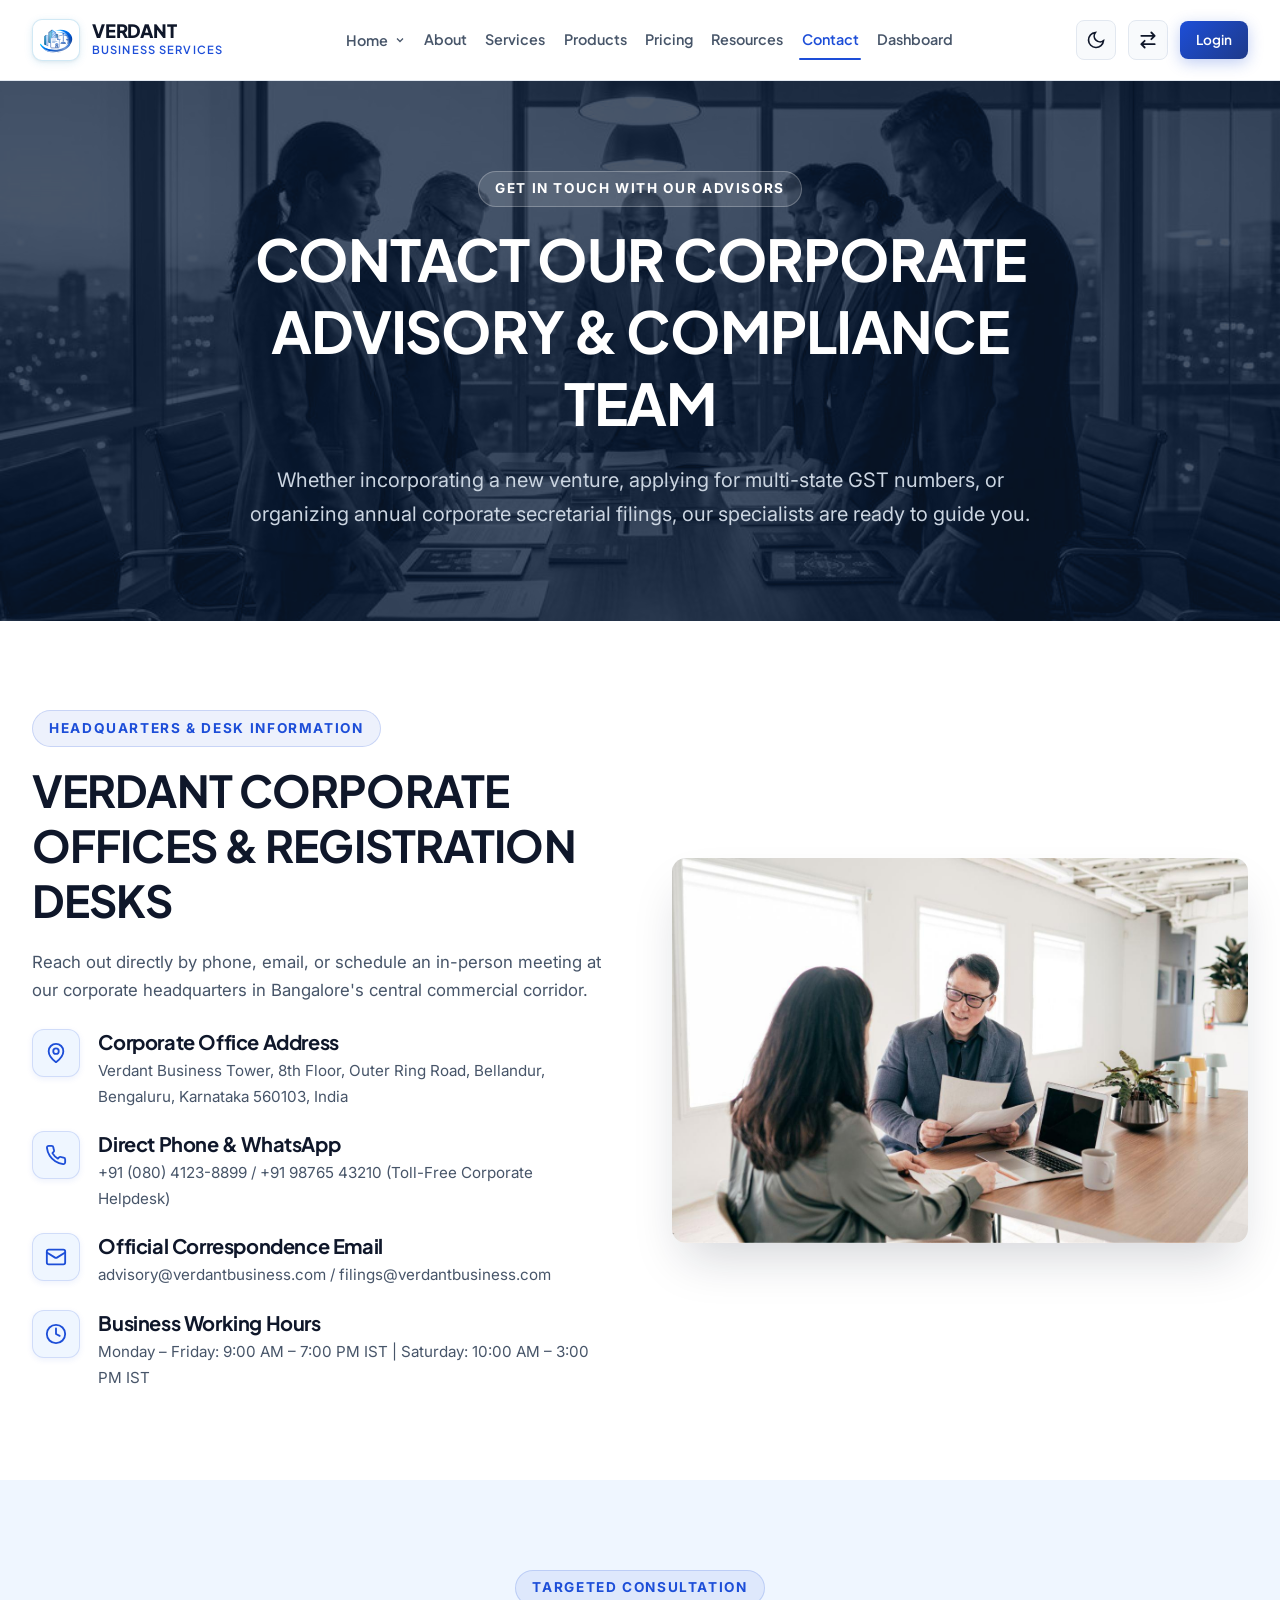
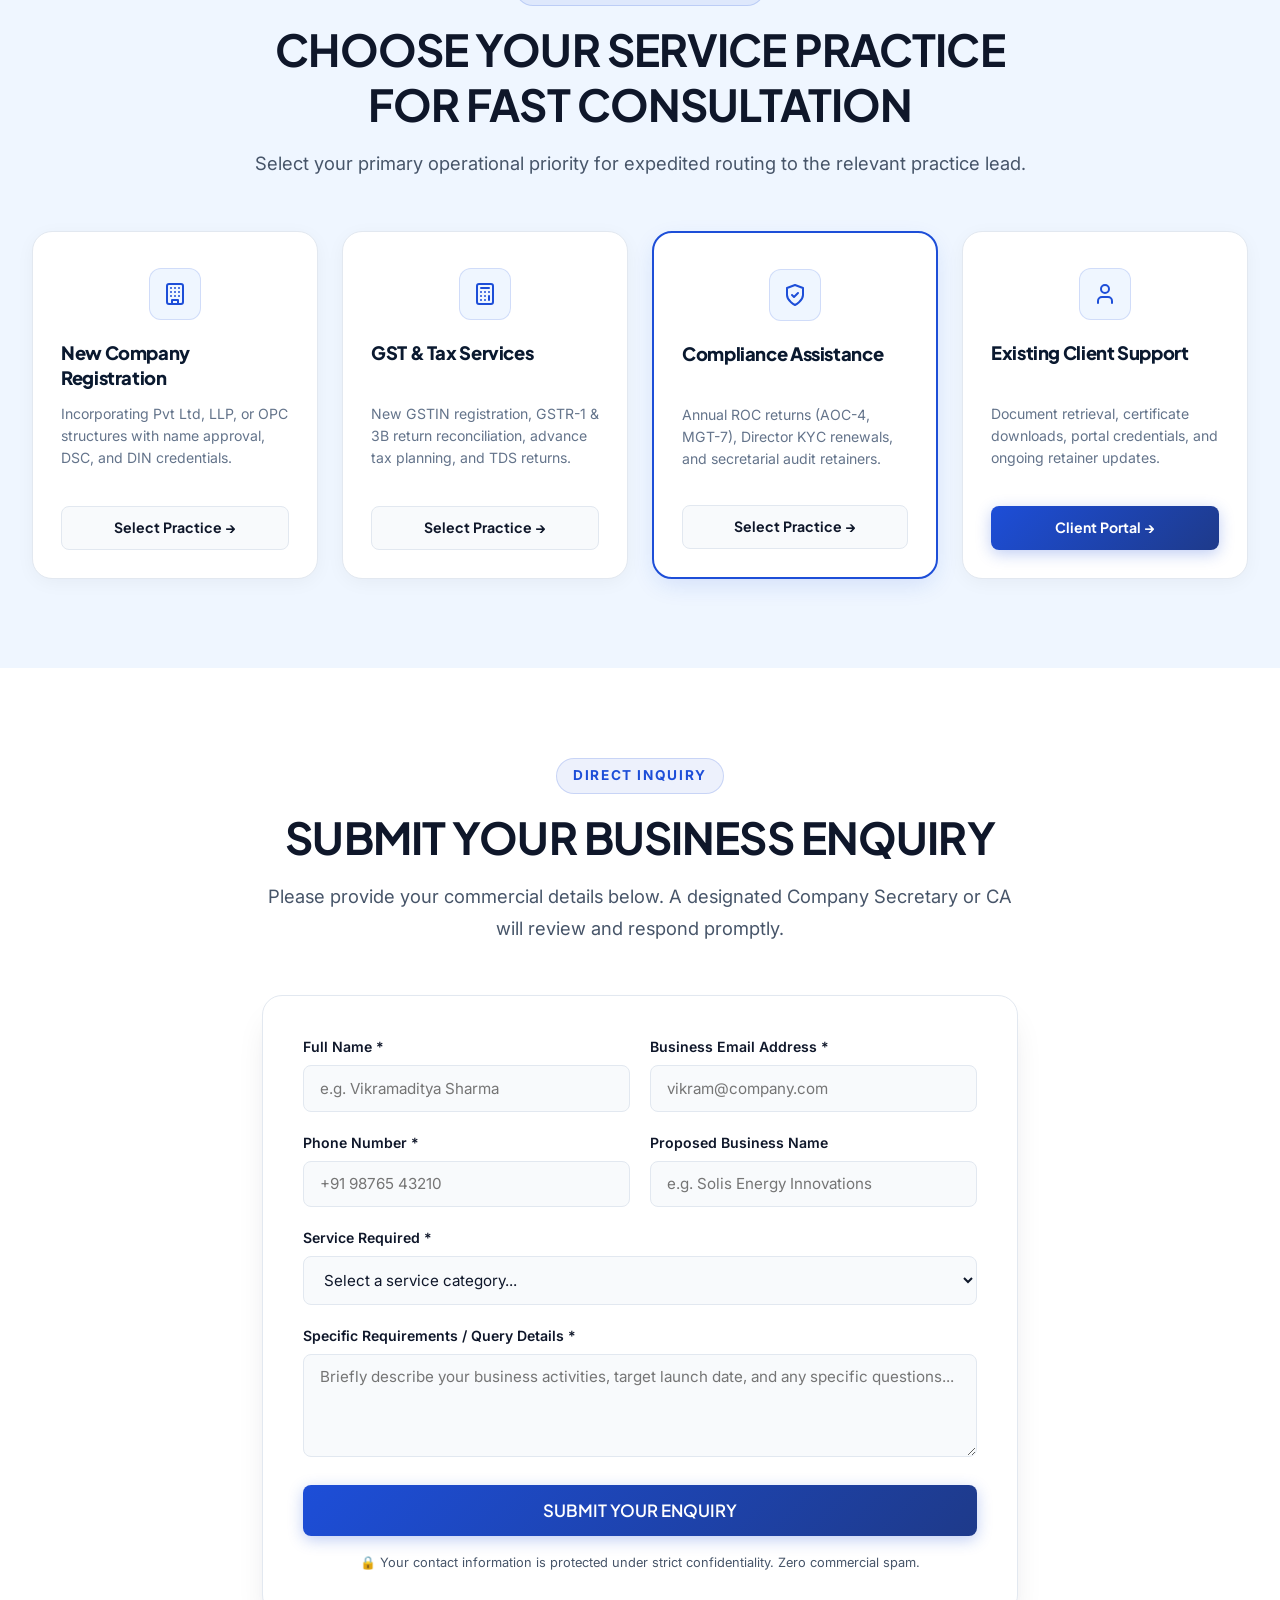
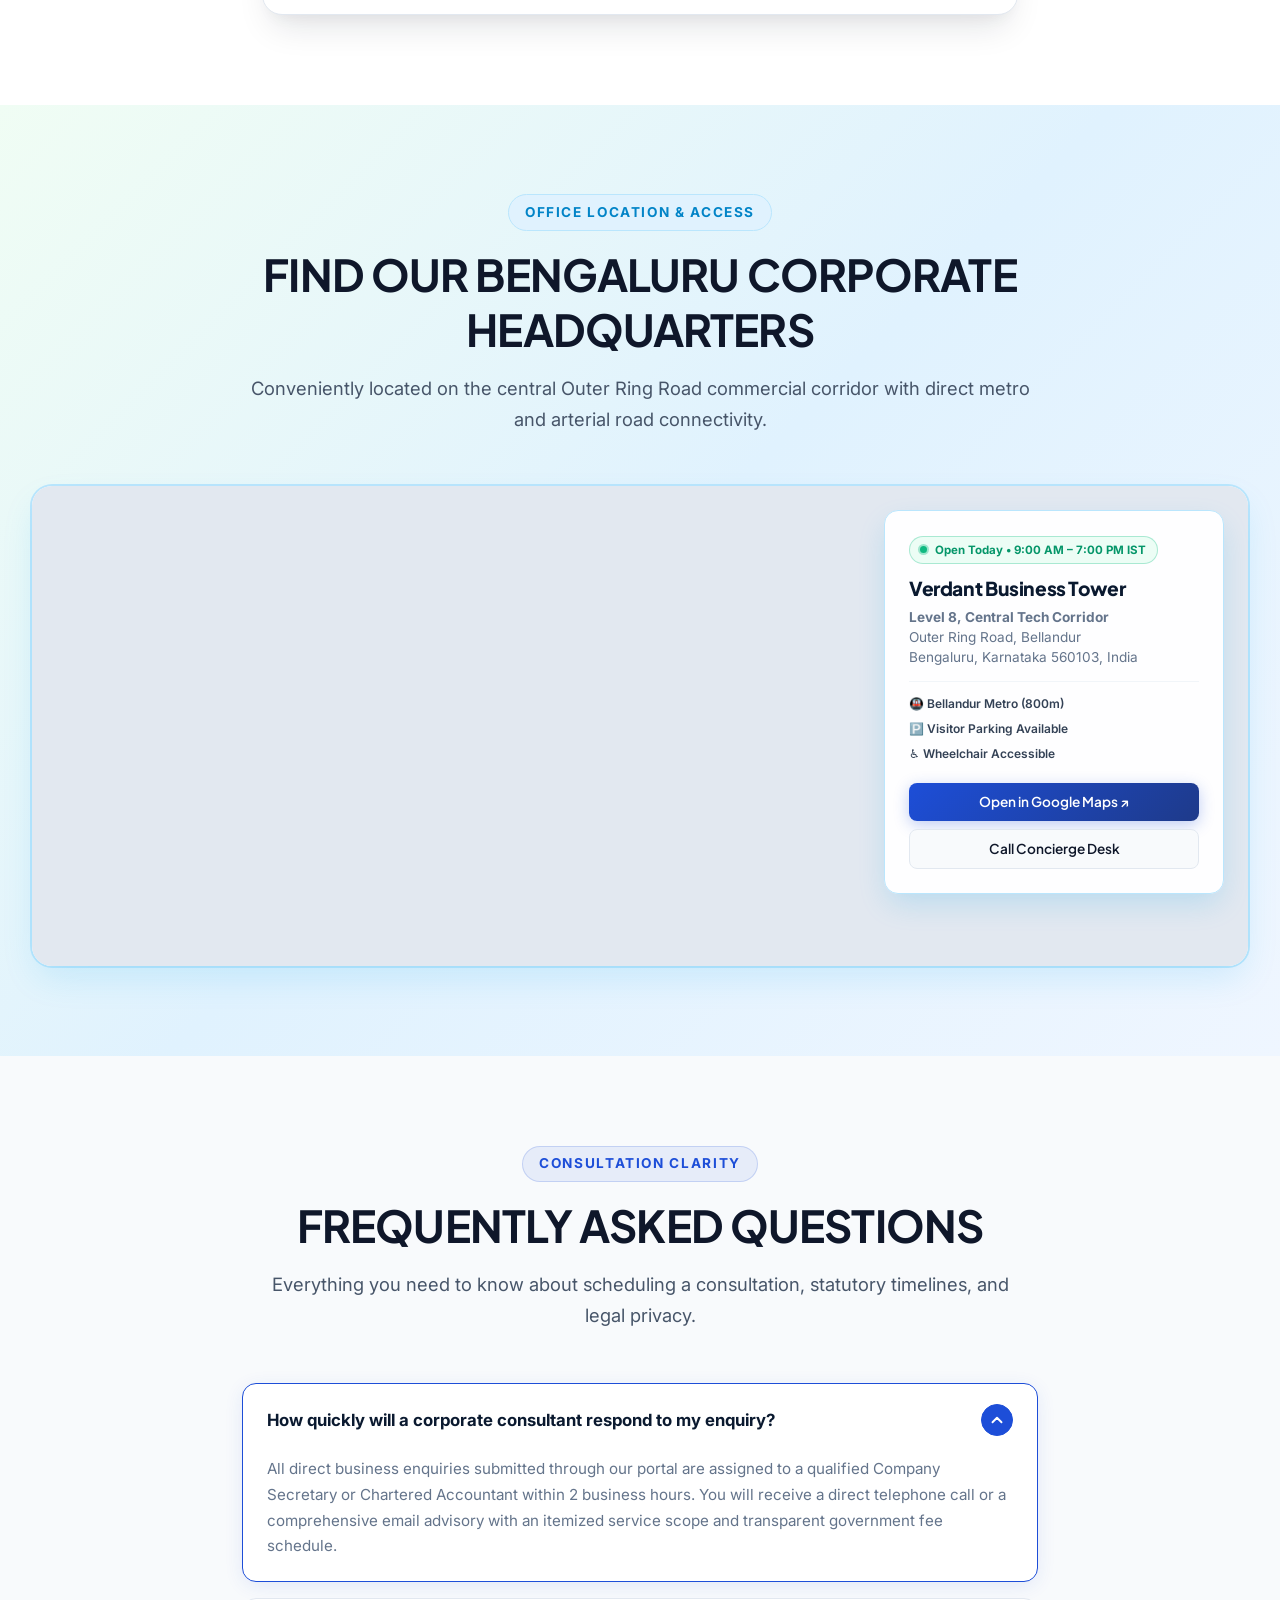
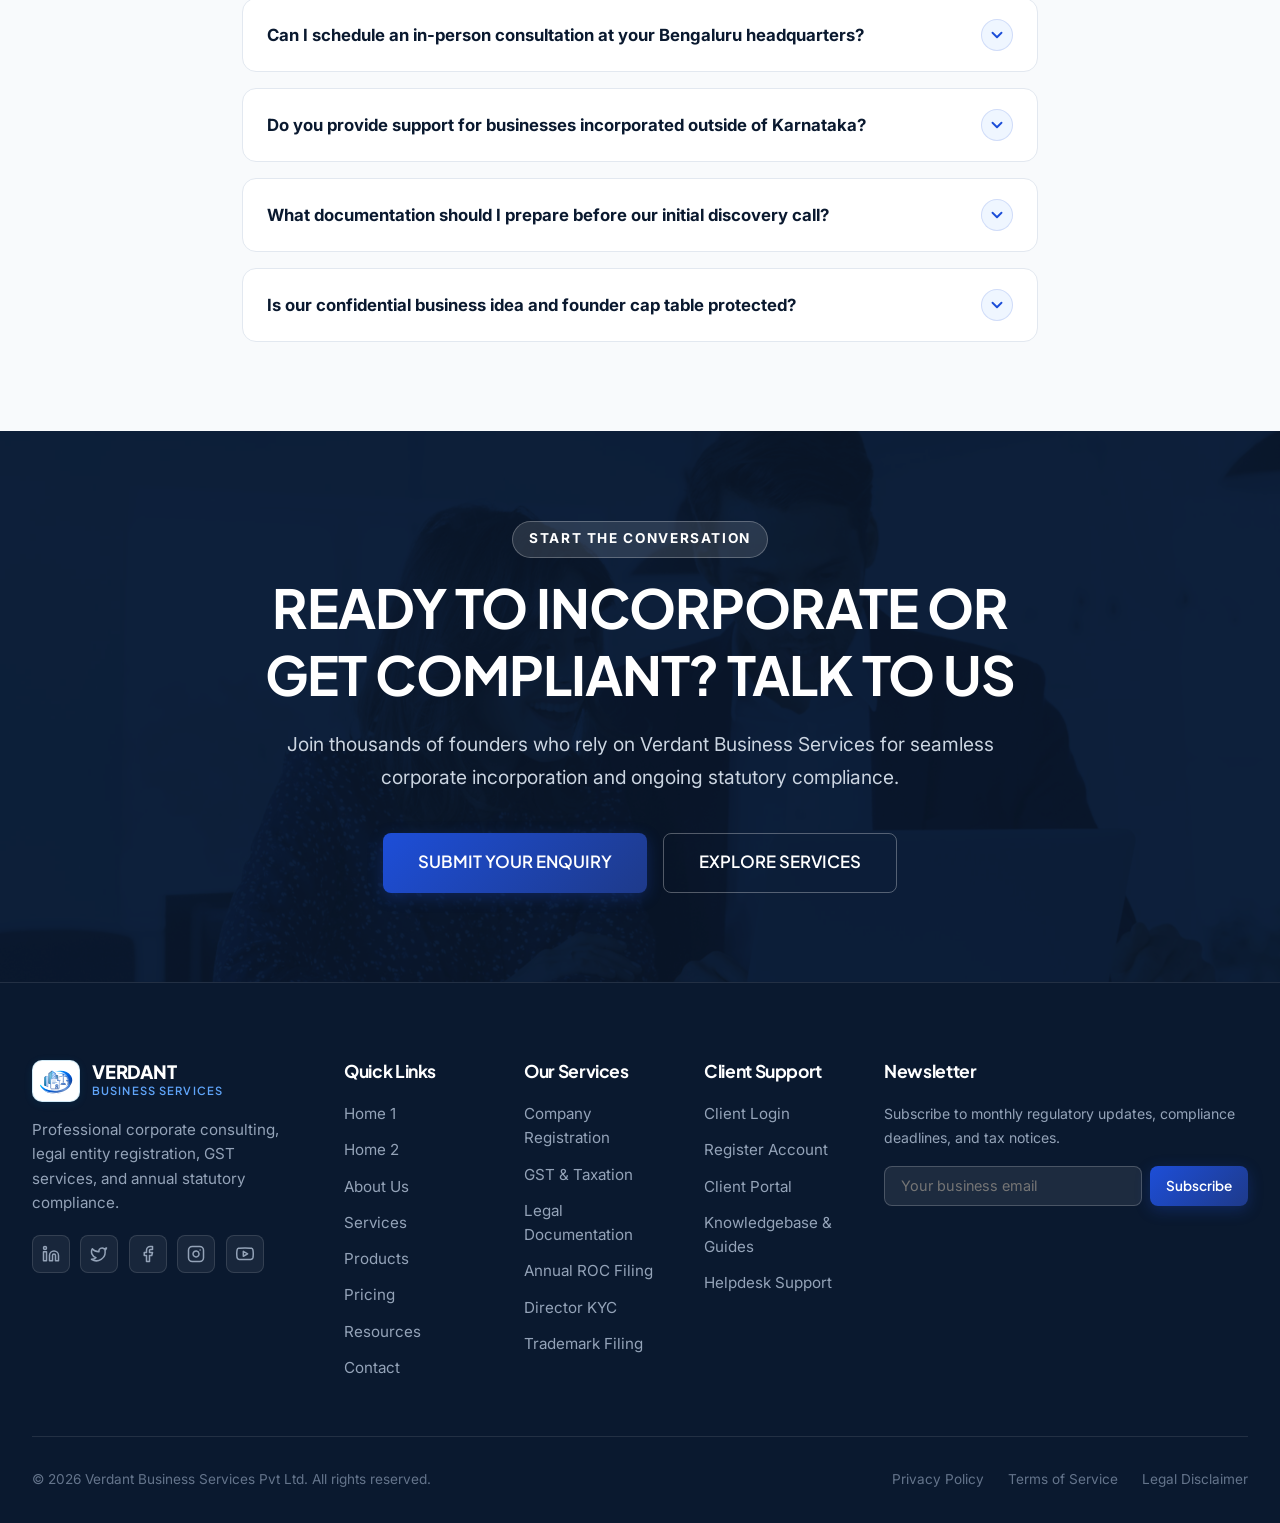
==== contact.html @ 40911422 "Initial commit: Company Registration & Compliance Service website" ====
<!DOCTYPE html>
<html lang="en">
<head>
  <meta charset="UTF-8">
  <meta name="viewport" content="width=device-width, initial-scale=1.0">
  <title>Contact Our Corporate Advisory Team | Verdant Business Services</title>
  <meta name="description" content="Get in touch with Verdant Business Services for corporate registration, GST advisory, legal document drafting, and statutory secretarial retainers.">
  <link rel="preconnect" href="https://fonts.googleapis.com">
  <link rel="preconnect" href="https://fonts.gstatic.com" crossorigin>
  <link href="https://fonts.googleapis.com/css2?family=Inter:wght@400;500;600;700&family=Plus+Jakarta+Sans:wght@500;600;700;800&display=swap" rel="stylesheet">
  <link rel="stylesheet" href="assets/css/style.css">
  <link rel="stylesheet" href="assets/css/responsive.css">
  <script src="assets/js/theme.js"></script>
  <link rel="icon" type="image/svg+xml" href="assets/images/logo.svg">
  <link rel="alternate icon" type="image/png" href="assets/images/website-logo.png">
</head>
<body>

  <!-- Sticky Global Header -->
  <header class="site-header" id="siteHeader">
    <div class="container nav-container">
      <a href="index.html" class="brand-logo" aria-label="Verdant Business Services Homepage">
        <div class="brand-icon-box">
          <img src="assets/images/logo.svg" alt="Verdant Logo" class="brand-logo-img">
        </div>
        <div class="brand-title-wrap">
          <span class="brand-title">VERDANT</span>
          <span class="brand-subtitle">Business Services</span>
        </div>
      </a>

      <!-- Desktop Navigation Menu -->
      <nav class="nav-menu" aria-label="Primary Navigation">
        <div class="nav-dropdown">
          <button class="nav-link nav-dropdown-btn" aria-expanded="false" aria-haspopup="true">
            <span>Home</span>
            <svg class="dropdown-arrow" width="12" height="12" viewBox="0 0 24 24" fill="none" stroke="currentColor" stroke-width="2.5"><path d="M6 9l6 6 6-6"/></svg>
          </button>
          <div class="dropdown-menu">
            <a href="index.html" class="dropdown-item">Home 1</a>
            <a href="home-2.html" class="dropdown-item">Home 2</a>
          </div>
        </div>
        <a href="about.html" class="nav-link">About</a>
        <a href="services.html" class="nav-link">Services</a>
        <a href="products.html" class="nav-link">Products</a>
        <a href="pricing.html" class="nav-link">Pricing</a>
        <a href="resources.html" class="nav-link">Resources</a>
        <a href="contact.html" class="nav-link active">Contact</a>
        <a href="dashboard.html" class="nav-link">Dashboard</a>
      </nav>

      <!-- Right Controls -->
      <div class="header-actions">
        <button class="toggle-btn theme-toggle-btn" aria-label="Toggle light and dark theme"></button>
        <button class="toggle-btn rtl-toggle-btn" aria-label="Toggle RTL mode" title="Right to Left / Left to Right">
          <svg width="20" height="20" viewBox="0 0 24 24" fill="none" stroke="currentColor" stroke-width="2.2" stroke-linecap="round" stroke-linejoin="round" aria-hidden="true">
            <path d="M4 7h16M16 3l4 4-4 4"/>
            <path d="M20 17H4M8 21l-4-4 4-4"/>
          </svg>
        </button>
        <a href="login.html" class="btn btn-primary btn-sm">Login</a>
        <button class="hamburger-btn" aria-label="Open mobile navigation menu">
          <span class="hamburger-line"></span>
          <span class="hamburger-line"></span>
          <span class="hamburger-line"></span>
        </button>
      </div>
    </div>
  </header>

  <!-- Mobile Drawer -->
  <div class="mobile-drawer" id="mobileDrawer">
    <div class="mobile-dropdown">
      <button class="mobile-nav-link mobile-dropdown-btn" aria-expanded="true">
        <span>Home</span>
        <svg class="dropdown-arrow" width="14" height="14" viewBox="0 0 24 24" fill="none" stroke="currentColor" stroke-width="2.5"><path d="M6 9l6 6 6-6"/></svg>
      </button>
      <div class="mobile-submenu">
        <a href="index.html" class="mobile-sublink">Home 1</a>
        <a href="home-2.html" class="mobile-sublink">Home 2</a>
      </div>
    </div>
    <a href="about.html" class="mobile-nav-link">About</a>
    <a href="services.html" class="mobile-nav-link">Services</a>
    <a href="products.html" class="mobile-nav-link">Products</a>
    <a href="pricing.html" class="mobile-nav-link">Pricing</a>
    <a href="resources.html" class="mobile-nav-link">Resources</a>
    <a href="contact.html" class="mobile-nav-link active">Contact</a>
    <a href="dashboard.html" class="mobile-nav-link">Dashboard</a>
    <div class="mobile-drawer-toggles">
      <button class="toggle-btn theme-toggle-btn" aria-label="Toggle light and dark theme" title="Toggle Light / Dark Theme"></button>
      <button class="toggle-btn rtl-toggle-btn" aria-label="Toggle RTL mode" title="Right to Left / Left to Right">
        <svg width="20" height="20" viewBox="0 0 24 24" fill="none" stroke="currentColor" stroke-width="2.2" stroke-linecap="round" stroke-linejoin="round" aria-hidden="true">
          <path d="M4 7h16M16 3l4 4-4 4"/>
          <path d="M20 17H4M8 21l-4-4 4-4"/>
        </svg>
      </button>
    </div>
    <div class="mobile-actions">
      <a href="login.html" class="btn btn-primary btn-block">Login</a>
    </div>
  </div>

  <main>
    <!-- 01. HERO (image-99.png) -->
    <section class="section section-navy" style="position: relative; overflow: hidden; padding-block: clamp(4.5rem, 7vw, 7rem);">
      <div style="position: absolute; inset: 0; opacity: 0.28; mix-blend-mode: luminosity;">
        <img src="images/image-99.png" alt="Senior corporate executives and legal advisors in boardroom at dusk overlooking illuminated skyline" style="width: 100%; height: 100%; object-fit: cover;">
      </div>
      <div class="container" style="position: relative; z-index: 2; text-align: center; max-width: 860px;">
        <div class="eyebrow" style="background: rgba(255,255,255,0.12); color: #FFFFFF; border-color: rgba(255,255,255,0.25);">
          GET IN TOUCH WITH OUR ADVISORS
        </div>
        <h1 style="font-size: clamp(2.4rem, 4.5vw, 4rem); margin-bottom: 1.5rem; color: #FFFFFF;">
          CONTACT OUR CORPORATE ADVISORY &amp; COMPLIANCE TEAM
        </h1>
        <p style="font-size: 1.25rem; color: #CBD5E1; line-height: 1.7;">
          Whether incorporating a new venture, applying for multi-state GST numbers, or organizing annual corporate secretarial filings, our specialists are ready to guide you.
        </p>
      </div>
    </section>

    <!-- 02. CONTACT INFORMATION & HEADQUARTERS (image-76.png) -->
    <section class="section">
      <div class="container">
        <div class="grid-2" style="gap: clamp(2rem, 5vw, 4.5rem); align-items: center;">
          <div>
            <div class="eyebrow">HEADQUARTERS & DESK INFORMATION</div>
            <h2 style="margin-bottom: 1.25rem;">VERDANT CORPORATE OFFICES &amp; REGISTRATION DESKS</h2>
            <p style="margin-bottom: 1.5rem;">
              Reach out directly by phone, email, or schedule an in-person meeting at our corporate headquarters in Bangalore's central commercial corridor.
            </p>

            <div style="display: flex; flex-direction: column; gap: 1.35rem;">
              <div class="contact-desk-item">
                <div class="contact-desk-icon" aria-hidden="true">
                  <svg width="22" height="22" viewBox="0 0 24 24" fill="none" stroke="currentColor" stroke-width="2" stroke-linecap="round" stroke-linejoin="round">
                    <path d="M20 10c0 6-8 12-8 12s-8-6-8-12a8 8 0 0 1 16 0Z"/>
                    <circle cx="12" cy="10" r="3"/>
                  </svg>
                </div>
                <div>
                  <h4 style="margin-bottom: 0.25rem;">Corporate Office Address</h4>
                  <p style="font-size: 0.95rem; margin-bottom: 0;">Verdant Business Tower, 8th Floor, Outer Ring Road, Bellandur, Bengaluru, Karnataka 560103, India</p>
                </div>
              </div>

              <div class="contact-desk-item">
                <div class="contact-desk-icon" aria-hidden="true">
                  <svg width="22" height="22" viewBox="0 0 24 24" fill="none" stroke="currentColor" stroke-width="2" stroke-linecap="round" stroke-linejoin="round">
                    <path d="M22 16.92v3a2 2 0 0 1-2.18 2 19.79 19.79 0 0 1-8.63-3.07 19.5 19.5 0 0 1-6-6 19.79 19.79 0 0 1-3.07-8.67A2 2 0 0 1 4.11 2h3a2 2 0 0 1 2 1.72 12.84 12.84 0 0 0 .7 2.81 2 2 0 0 1-.45 2.11L8.09 9.91a16 16 0 0 0 6 6l1.27-1.27a2 2 0 0 1 2.11-.45 12.84 12.84 0 0 0 2.81.7A2 2 0 0 1 22 16.92z"/>
                  </svg>
                </div>
                <div>
                  <h4 style="margin-bottom: 0.25rem;">Direct Phone & WhatsApp</h4>
                  <p style="font-size: 0.95rem; margin-bottom: 0;">+91 (080) 4123-8899 / +91 98765 43210 (Toll-Free Corporate Helpdesk)</p>
                </div>
              </div>

              <div class="contact-desk-item">
                <div class="contact-desk-icon" aria-hidden="true">
                  <svg width="22" height="22" viewBox="0 0 24 24" fill="none" stroke="currentColor" stroke-width="2" stroke-linecap="round" stroke-linejoin="round">
                    <rect width="20" height="16" x="2" y="4" rx="2"/>
                    <path d="m22 7-8.97 5.7a1.94 1.94 0 0 1-2.06 0L2 7"/>
                  </svg>
                </div>
                <div>
                  <h4 style="margin-bottom: 0.25rem;">Official Correspondence Email</h4>
                  <p style="font-size: 0.95rem; margin-bottom: 0;">advisory@verdantbusiness.com / filings@verdantbusiness.com</p>
                </div>
              </div>

              <div class="contact-desk-item">
                <div class="contact-desk-icon" aria-hidden="true">
                  <svg width="22" height="22" viewBox="0 0 24 24" fill="none" stroke="currentColor" stroke-width="2" stroke-linecap="round" stroke-linejoin="round">
                    <circle cx="12" cy="12" r="10"/>
                    <polyline points="12 6 12 12 16 14"/>
                  </svg>
                </div>
                <div>
                  <h4 style="margin-bottom: 0.25rem;">Business Working Hours</h4>
                  <p style="font-size: 0.95rem; margin-bottom: 0;">Monday – Friday: 9:00 AM – 7:00 PM IST | Saturday: 10:00 AM – 3:00 PM IST</p>
                </div>
              </div>
            </div>
          </div>

          <!-- Visual: image-76.png -->
          <div style="border-radius: var(--radius-md); overflow: hidden; box-shadow: var(--shadow-xl);" data-tilt>
            <img src="images/image-76.png" alt="Corporate business consultant reviewing registration documents across desk with client" style="width: 100%; height: auto; object-fit: cover;">
          </div>
        </div>
      </div>
    </section>

    <!-- 03. CONSULTATION OPTIONS (4 Visual Enquiry Categories - Even Number Rule) -->
    <section class="section section-ice">
      <div class="container">
        <div class="section-header">
          <div class="eyebrow">TARGETED CONSULTATION</div>
          <h2>CHOOSE YOUR SERVICE PRACTICE FOR FAST CONSULTATION</h2>
          <p>Select your primary operational priority for expedited routing to the relevant practice lead.</p>
        </div>

        <div class="contact-practice-grid">
          <!-- Card 1: New Company Registration -->
          <div class="contact-practice-card">
            <div class="contact-practice-icon">
              <svg width="24" height="24" viewBox="0 0 24 24" fill="none" stroke="currentColor" stroke-width="2" stroke-linecap="round" stroke-linejoin="round">
                <rect width="16" height="20" x="4" y="2" rx="2" ry="2"/>
                <path d="M9 22v-4h6v4"/>
                <path d="M8 6h.01"/><path d="M16 6h.01"/><path d="M12 6h.01"/>
                <path d="M12 10h.01"/><path d="M12 14h.01"/><path d="M16 10h.01"/>
                <path d="M16 14h.01"/><path d="M8 10h.01"/><path d="M8 14h.01"/>
              </svg>
            </div>
            <h4>New Company Registration</h4>
            <p>Incorporating Pvt Ltd, LLP, or OPC structures with name approval, DSC, and DIN credentials.</p>
            <a href="#contact-form-section" class="btn btn-secondary btn-sm btn-block" onclick="document.querySelector('#serviceRequired').value='incorporation'">Select Practice →</a>
          </div>

          <!-- Card 2: GST & Tax Services -->
          <div class="contact-practice-card">
            <div class="contact-practice-icon">
              <svg width="24" height="24" viewBox="0 0 24 24" fill="none" stroke="currentColor" stroke-width="2" stroke-linecap="round" stroke-linejoin="round">
                <rect width="16" height="20" x="4" y="2" rx="2"/>
                <line x1="8" x2="16" y1="6" y2="6"/>
                <line x1="16" x2="16" y1="14" y2="18"/>
                <path d="M16 10h.01"/><path d="M12 10h.01"/><path d="M8 10h.01"/>
                <path d="M12 14h.01"/><path d="M8 14h.01"/><path d="M12 18h.01"/><path d="M8 18h.01"/>
              </svg>
            </div>
            <h4>GST & Tax Services</h4>
            <p>New GSTIN registration, GSTR-1 & 3B return reconciliation, advance tax planning, and TDS returns.</p>
            <a href="#contact-form-section" class="btn btn-secondary btn-sm btn-block" onclick="document.querySelector('#serviceRequired').value='gst'">Select Practice →</a>
          </div>

          <!-- Card 3: Compliance Assistance -->
          <div class="contact-practice-card featured">
            <div class="contact-practice-icon">
              <svg width="24" height="24" viewBox="0 0 24 24" fill="none" stroke="currentColor" stroke-width="2" stroke-linecap="round" stroke-linejoin="round">
                <path d="M12 22s8-4 8-10V5l-8-3-8 3v7c0 6 8 10 8 10z"/>
                <path d="m9 12 2 2 4-4"/>
              </svg>
            </div>
            <h4>Compliance Assistance</h4>
            <p>Annual ROC returns (AOC-4, MGT-7), Director KYC renewals, and secretarial audit retainers.</p>
            <a href="#contact-form-section" class="btn btn-secondary btn-sm btn-block" onclick="document.querySelector('#serviceRequired').value='compliance'">Select Practice →</a>
          </div>

          <!-- Card 4: Existing Client Support -->
          <div class="contact-practice-card">
            <div class="contact-practice-icon">
              <svg width="24" height="24" viewBox="0 0 24 24" fill="none" stroke="currentColor" stroke-width="2" stroke-linecap="round" stroke-linejoin="round">
                <path d="M19 21v-2a4 4 0 0 0-4-4H9a4 4 0 0 0-4 4v2"/>
                <circle cx="12" cy="7" r="4"/>
              </svg>
            </div>
            <h4>Existing Client Support</h4>
            <p>Document retrieval, certificate downloads, portal credentials, and ongoing retainer updates.</p>
            <a href="dashboard.html" class="btn btn-primary btn-sm btn-block">Client Portal →</a>
          </div>
        </div>
      </div>
    </section>

    <!-- 04. CONTACT FORM -->
    <section class="section" id="contact-form-section">
      <div class="container" style="max-width: 820px;">
        <div class="section-header">
          <div class="eyebrow">DIRECT INQUIRY</div>
          <h2>SUBMIT YOUR BUSINESS ENQUIRY</h2>
          <p>Please provide your commercial details below. A designated Company Secretary or CA will review and respond promptly.</p>
        </div>

        <div class="auth-card" style="box-shadow: var(--shadow-lg);">
          <form id="contactForm">
            <div class="grid-2" style="gap: 1.25rem;">
              <div class="form-group">
                <label for="fullName" class="form-label">Full Name *</label>
                <input type="text" id="fullName" class="form-control" placeholder="e.g. Vikramaditya Sharma" required>
              </div>

              <div class="form-group">
                <label for="email" class="form-label">Business Email Address *</label>
                <input type="email" id="email" class="form-control" placeholder="vikram@company.com" required>
              </div>
            </div>

            <div class="grid-2" style="gap: 1.25rem;">
              <div class="form-group">
                <label for="phone" class="form-label">Phone Number *</label>
                <input type="tel" id="phone" class="form-control" placeholder="+91 98765 43210" required>
              </div>

              <div class="form-group">
                <label for="businessName" class="form-label">Proposed Business Name</label>
                <input type="text" id="businessName" class="form-control" placeholder="e.g. Solis Energy Innovations">
              </div>
            </div>

            <div class="form-group">
              <label for="serviceRequired" class="form-label">Service Required *</label>
              <select id="serviceRequired" class="form-control" required>
                <option value="">Select a service category...</option>
                <option value="incorporation">Private Limited Company Incorporation</option>
                <option value="llp">Limited Liability Partnership (LLP) Registration</option>
                <option value="opc">One Person Company (OPC) Registration</option>
                <option value="gst">GST Registration & Return Retainer</option>
                <option value="compliance">Annual ROC Secretarial Retainer (AOC-4 & MGT-7)</option>
                <option value="trademark">Trademark Registration & IP Protection</option>
                <option value="other">General Corporate Consultation</option>
              </select>
            </div>

            <div class="form-group">
              <label for="message" class="form-label">Specific Requirements / Query Details *</label>
              <textarea id="message" class="form-control" rows="4" placeholder="Briefly describe your business activities, target launch date, and any specific questions..." required></textarea>
            </div>

            <button type="submit" class="btn btn-primary btn-lg btn-block">SUBMIT YOUR ENQUIRY</button>
            <p style="font-size: 0.8rem; color: var(--text-muted); text-align: center; margin-top: 1rem; margin-bottom: 0;">
              🔒 Your contact information is protected under strict confidentiality. Zero commercial spam.
            </p>
          </form>
        </div>
      </div>
    </section>

    <!-- 05. BRIGHT LOCATION MAP SECTION -->
    <section class="section bright-map-section" id="location-map">
      <div class="container">
        <div class="section-header">
          <div class="eyebrow" style="background: #E0F2FE; color: #0284C7; border-color: #BAE6FD;">OFFICE LOCATION & ACCESS</div>
          <h2>FIND OUR BENGALURU CORPORATE HEADQUARTERS</h2>
          <p>Conveniently located on the central Outer Ring Road commercial corridor with direct metro and arterial road connectivity.</p>
        </div>

        <div class="bright-map-card">
          <!-- Google Map Interactive Embed -->
          <div class="bright-map-frame">
            <iframe 
              src="https://www.google.com/maps/embed?pb=!1m18!1m12!1m3!1d3888.895312389659!2d77.6749377!3d12.9144436!2m3!1f0!2f0!3f0!3m2!1i1024!2i768!4f13.1!3m3!1m2!1s0x3bae1399e5631245%3A0x6b4991443cfba754!2sBellandur%2C%20Bengaluru%2C%20Karnataka!5e0!3m2!1sen!2sin!4v1700000000000!5m2!1sen!2sin" 
              width="100%" 
              height="480" 
              style="border:0; display: block;" 
              allowfullscreen="" 
              loading="lazy" 
              referrerpolicy="no-referrer-when-downgrade"
              title="Verdant Business Services Corporate Office Location Map">
            </iframe>
          </div>

          <!-- Bright Floating Info Panel -->
          <div class="bright-location-panel">
            <div class="location-status-badge">
              <span class="location-pulse-dot"></span>
              <span>Open Today • 9:00 AM – 7:00 PM IST</span>
            </div>
            <h3 class="location-building-title">Verdant Business Tower</h3>
            <p class="location-address">
              <strong>Level 8, Central Tech Corridor</strong><br>
              Outer Ring Road, Bellandur<br>
              Bengaluru, Karnataka 560103, India
            </p>
            <div class="location-transit-tags">
              <span class="transit-tag">🚇 Bellandur Metro (800m)</span>
              <span class="transit-tag">🅿️ Visitor Parking Available</span>
              <span class="transit-tag">♿ Wheelchair Accessible</span>
            </div>
            <div class="location-actions">
              <a href="https://maps.google.com/?q=Bellandur+Bengaluru" target="_blank" rel="noopener noreferrer" class="btn btn-primary btn-sm btn-block">
                Open in Google Maps ↗
              </a>
              <a href="tel:+918041238899" class="btn btn-secondary btn-sm btn-block">
                Call Concierge Desk
              </a>
            </div>
          </div>
        </div>
      </div>
    </section>

    <!-- 06. CONTACT & ONBOARDING FAQ (5 Questions with Drop Down Arrow) -->
    <section class="section section-alt" id="contact-faq">
      <div class="container" style="max-width: 860px;">
        <div class="section-header">
          <div class="eyebrow">CONSULTATION CLARITY</div>
          <h2>FREQUENTLY ASKED QUESTIONS</h2>
          <p>Everything you need to know about scheduling a consultation, statutory timelines, and legal privacy.</p>
        </div>

        <div style="display: flex; flex-direction: column; gap: 1rem;">
          <!-- FAQ 1 (Active by default) -->
          <div class="faq-accordion-item active">
            <button class="faq-header">
              <span>How quickly will a corporate consultant respond to my enquiry?</span>
              <span class="faq-arrow-wrap">
                <svg class="faq-chevron" width="18" height="18" viewBox="0 0 24 24" fill="none" stroke="currentColor" stroke-width="2.5" stroke-linecap="round" stroke-linejoin="round">
                  <path d="M6 9l6 6 6-6"/>
                </svg>
              </span>
            </button>
            <div class="faq-body">
              All direct business enquiries submitted through our portal are assigned to a qualified Company Secretary or Chartered Accountant within 2 business hours. You will receive a direct telephone call or a comprehensive email advisory with an itemized service scope and transparent government fee schedule.
            </div>
          </div>

          <!-- FAQ 2 -->
          <div class="faq-accordion-item">
            <button class="faq-header">
              <span>Can I schedule an in-person consultation at your Bengaluru headquarters?</span>
              <span class="faq-arrow-wrap">
                <svg class="faq-chevron" width="18" height="18" viewBox="0 0 24 24" fill="none" stroke="currentColor" stroke-width="2.5" stroke-linecap="round" stroke-linejoin="round">
                  <path d="M6 9l6 6 6-6"/>
                </svg>
              </span>
            </button>
            <div class="faq-body">
              Yes, absolutely. We welcome founders and corporate management teams to our corporate headquarters in Bellandur, Bengaluru. You can schedule a dedicated in-person meeting by selecting an appointment slot via phone or indicating your preferred date and time in the enquiry form above.
            </div>
          </div>

          <!-- FAQ 3 -->
          <div class="faq-accordion-item">
            <button class="faq-header">
              <span>Do you provide support for businesses incorporated outside of Karnataka?</span>
              <span class="faq-arrow-wrap">
                <svg class="faq-chevron" width="18" height="18" viewBox="0 0 24 24" fill="none" stroke="currentColor" stroke-width="2.5" stroke-linecap="round" stroke-linejoin="round">
                  <path d="M6 9l6 6 6-6"/>
                </svg>
              </span>
            </button>
            <div class="faq-body">
              Yes. We provide comprehensive pan-India legal and statutory compliance services across all 28 states and union territories. Our digital document exchange and MCA e-filing systems allow complete remote processing with zero physical visit requirements, regardless of where your registered office is located.
            </div>
          </div>

          <!-- FAQ 4 -->
          <div class="faq-accordion-item">
            <button class="faq-header">
              <span>What documentation should I prepare before our initial discovery call?</span>
              <span class="faq-arrow-wrap">
                <svg class="faq-chevron" width="18" height="18" viewBox="0 0 24 24" fill="none" stroke="currentColor" stroke-width="2.5" stroke-linecap="round" stroke-linejoin="round">
                  <path d="M6 9l6 6 6-6"/>
                </svg>
              </span>
            </button>
            <div class="faq-body">
              For new entity incorporations, having your PAN, Aadhaar/Passport, proof of address (utility bill or bank statement less than 2 months old), and 2 to 3 preferred company names ready will help us complete your feasibility review on the first call. For ongoing compliance or audits, your previous year's financials and MCA filings are recommended.
            </div>
          </div>

          <!-- FAQ 5 -->
          <div class="faq-accordion-item">
            <button class="faq-header">
              <span>Is our confidential business idea and founder cap table protected?</span>
              <span class="faq-arrow-wrap">
                <svg class="faq-chevron" width="18" height="18" viewBox="0 0 24 24" fill="none" stroke="currentColor" stroke-width="2.5" stroke-linecap="round" stroke-linejoin="round">
                  <path d="M6 9l6 6 6-6"/>
                </svg>
              </span>
            </button>
            <div class="faq-body">
              Strict professional confidentiality is fundamental to our practice. All consultations, founder conversations, and document exchanges are governed by our binding statutory Non-Disclosure Agreement (NDA) and secure cloud-vault protocol. Your intellectual property and financial data are never shared with third parties.
            </div>
          </div>
        </div>
      </div>
    </section>

    <!-- 07. FINAL CTA (image-32.png) -->
    <section class="section section-navy" style="position: relative; overflow: hidden;">
      <div style="position: absolute; inset: 0; opacity: 0.25; mix-blend-mode: overlay;">
        <img src="images/image-32.png" alt="Two entrepreneurs celebrating incorporation approval on laptop screen" style="width: 100%; height: 100%; object-fit: cover;">
      </div>
      <div class="container" style="position: relative; z-index: 2; text-align: center; max-width: 820px;">
        <div class="eyebrow" style="background: rgba(255,255,255,0.12); color: #FFFFFF; border-color: rgba(255,255,255,0.25);">START THE CONVERSATION</div>
        <h2 style="font-size: clamp(2.2rem, 4.2vw, 3.4rem); margin-bottom: 1.25rem;">READY TO INCORPORATE OR GET COMPLIANT? TALK TO US</h2>
        <p style="font-size: 1.2rem; color: #CBD5E1; margin-bottom: 2.5rem;">
          Join thousands of founders who rely on Verdant Business Services for seamless corporate incorporation and ongoing statutory compliance.
        </p>
        <div style="display: flex; gap: 1rem; justify-content: center; flex-wrap: wrap;" class="cta-btn-group">
          <a href="#contact-form-section" class="btn btn-primary btn-lg">SUBMIT YOUR ENQUIRY</a>
          <a href="services.html#company-registration" class="btn btn-outline-white btn-lg">EXPLORE SERVICES</a>
        </div>
      </div>
    </section>
  </main>

  <!-- Global Footer -->
  <footer class="site-footer">
    <div class="container">
      <div class="footer-top">
                <div class="footer-brand">
          <a href="index.html" class="brand-logo" style="color: #FFFFFF;">
            <div class="brand-icon-box">
              <img src="assets/images/logo.svg" alt="Verdant Logo" class="brand-logo-img">
            </div>
            <div class="brand-title-wrap">
              <span class="brand-title" style="color: #FFFFFF;">VERDANT</span>
              <span class="brand-subtitle" style="color: #60A5FA;">Business Services</span>
            </div>
          </a>
          <p>Professional corporate consulting, legal entity registration, GST services, and annual statutory compliance.</p>
          <div class="footer-social-links" aria-label="Social media links">
            <a href="https://linkedin.com" class="footer-social-link" aria-label="LinkedIn" target="_blank" rel="noopener noreferrer">
              <svg width="18" height="18" viewBox="0 0 24 24" fill="none" stroke="currentColor" stroke-width="2" stroke-linecap="round" stroke-linejoin="round"><path d="M16 8a6 6 0 0 1 6 6v7h-4v-7a2 2 0 0 0-2-2 2 2 0 0 0-2 2v7h-4v-7a6 6 0 0 1 6-6z"/><rect x="2" y="9" width="4" height="12"/><circle cx="4" cy="4" r="2"/></svg>
            </a>
            <a href="https://twitter.com" class="footer-social-link" aria-label="Twitter" target="_blank" rel="noopener noreferrer">
              <svg width="18" height="18" viewBox="0 0 24 24" fill="none" stroke="currentColor" stroke-width="2" stroke-linecap="round" stroke-linejoin="round"><path d="M22 4s-.7 2.1-2 3.4c1.6 10-9.4 17.3-18 11.6 2.2.1 4.4-.6 6-2C3 15.5.5 9.6 3 5c2.2 2.6 5.6 4.1 9 4-.9-4.2 4-6.6 7-3.8 1.1 0 3-1.2 3-1.2z"/></svg>
            </a>
            <a href="https://facebook.com" class="footer-social-link" aria-label="Facebook" target="_blank" rel="noopener noreferrer">
              <svg width="18" height="18" viewBox="0 0 24 24" fill="none" stroke="currentColor" stroke-width="2" stroke-linecap="round" stroke-linejoin="round"><path d="M18 2h-3a5 5 0 0 0-5 5v3H7v4h3v8h4v-8h3l1-4h-4V7a1 1 0 0 1 1-1h3z"/></svg>
            </a>
            <a href="https://instagram.com" class="footer-social-link" aria-label="Instagram" target="_blank" rel="noopener noreferrer">
              <svg width="18" height="18" viewBox="0 0 24 24" fill="none" stroke="currentColor" stroke-width="2" stroke-linecap="round" stroke-linejoin="round"><rect x="2" y="2" width="20" height="20" rx="5" ry="5"/><path d="M16 11.37A4 4 0 1 1 12.63 8 4 4 0 0 1 16 11.37z"/><line x1="17.5" y1="6.5" x2="17.51" y2="6.5"/></svg>
            </a>
            <a href="https://youtube.com" class="footer-social-link" aria-label="YouTube" target="_blank" rel="noopener noreferrer">
              <svg width="18" height="18" viewBox="0 0 24 24" fill="none" stroke="currentColor" stroke-width="2" stroke-linecap="round" stroke-linejoin="round"><path d="M22.54 6.42a2.78 2.78 0 0 0-1.94-2C18.88 4 12 4 12 4s-6.88 0-8.6.46a2.78 2.78 0 0 0-1.94 2A29 29 0 0 0 1 11.75a29 29 0 0 0 .46 5.33A2.78 2.78 0 0 0 3.4 19c1.72.46 8.6.46 8.6.46s6.88 0 8.6-.46a2.78 2.78 0 0 0 1.94-2 29 29 0 0 0 .46-5.25 29 29 0 0 0-.46-5.33z"/><polygon points="9.75 15.02 15.5 11.75 9.75 8.48 9.75 15.02"/></svg>
            </a>
          </div>
        </div>

        <div class="footer-col">
          <h4>Quick Links</h4>
          <div class="footer-links">
            <a href="index.html" class="footer-link">Home 1</a>
            <a href="home-2.html" class="footer-link">Home 2</a>
            <a href="about.html" class="footer-link">About Us</a>
            <a href="services.html" class="footer-link">Services</a>
            <a href="products.html" class="footer-link">Products</a>
            <a href="pricing.html" class="footer-link">Pricing</a>
            <a href="resources.html" class="footer-link">Resources</a>
            <a href="contact.html" class="footer-link">Contact</a>
          </div>
        </div>

        <div class="footer-col">
          <h4>Our Services</h4>
          <div class="footer-links">
            <a href="services.html" class="footer-link">Company Registration</a>
            <a href="services.html" class="footer-link">GST & Taxation</a>
            <a href="services.html" class="footer-link">Legal Documentation</a>
            <a href="services.html" class="footer-link">Annual ROC Filing</a>
            <a href="services.html" class="footer-link">Director KYC</a>
            <a href="services.html" class="footer-link">Trademark Filing</a>
          </div>
        </div>

        <div class="footer-col">
          <h4>Client Support</h4>
          <div class="footer-links">
            <a href="login.html" class="footer-link">Client Login</a>
            <a href="register.html" class="footer-link">Register Account</a>
            <a href="dashboard.html" class="footer-link">Client Portal</a>
            <a href="resources.html" class="footer-link">Knowledgebase & Guides</a>
            <a href="contact.html" class="footer-link">Helpdesk Support</a>
          </div>
        </div>

        <div class="footer-col footer-newsletter-col">
          <h4>Newsletter</h4>
          <p style="font-size: 0.88rem; color: #94A3B8; margin-bottom: 1rem;">Subscribe to monthly regulatory updates, compliance deadlines, and tax notices.</p>
          <form class="newsletter-form">
            <input type="email" class="newsletter-input" placeholder="Your business email" required aria-label="Business email for newsletter">
            <button type="submit" class="btn btn-primary btn-sm">Subscribe</button>
          </form>
        </div>
      </div>

      <div class="footer-bottom">
        <div>&copy; 2026 Verdant Business Services Pvt Ltd. All rights reserved.</div>
        <div class="footer-legal-links">
          <a href="contact.html">Privacy Policy</a>
          <a href="contact.html">Terms of Service</a>
          <a href="contact.html">Legal Disclaimer</a>
        </div>
      </div>
    </div>
  </footer>

  <button class="scroll-top-btn" aria-label="Scroll to top of page">↑</button>

  <script src="assets/js/main.js"></script>
  <script src="assets/js/interactions.js"></script>
</body>
</html>
---- assets/css/style.css ----
/* ==========================================================================
   VERDANT BUSINESS SERVICES - DESIGN SYSTEM & MASTER STYLESHEET
   Corporate Consulting, Business Registration & Compliance Solutions
   Blue-Based Corporate Theme | Advanced UI/UX | 3D Depth | Light & Dark Mode
   ========================================================================== */

/* --- CSS Variables & Design Tokens --- */
:root {
  /* Blue-based Corporate Palette (Light Mode Default) */
  --color-primary: #1D4ED8;         /* Royal Executive Blue */
  --color-primary-dark: #1E3A8A;    /* Deep Navy Blue */
  --color-primary-light: #3B82F6;   /* Sapphire Accent Blue */
  --color-primary-lighter: #60A5FA; /* Sky Accent */
  
  --color-navy-deep: #0A192F;       /* Deep Executive Navy */
  --color-navy-surface: #0F2744;    /* Surface Navy */
  --color-ice-blue: #EFF6FF;        /* Light Ice Blue Background */
  --color-ice-surface: #F0F7FF;     /* Secondary Pale Surface */
  --color-accent-cyan: #0284C7;     /* High-trust Cyan */
  
  --color-success: #10B981;
  --color-warning: #F59E0B;
  --color-danger: #EF4444;
  --color-info: #0284C7;

  /* Neutrals */
  --bg-body: #FFFFFF;
  --bg-surface: #F8FAFC;
  --bg-card: #FFFFFF;
  --bg-elevated: #FFFFFF;
  --bg-glass: rgba(255, 255, 255, 0.85);
  --bg-subtle: #F1F5F9;

  --text-main: #0F172A;             /* Slate 900 */
  --text-muted: #475569;            /* Slate 600 */
  --text-light: #94A3B8;            /* Slate 400 */
  --text-white: #FFFFFF;
  
  --border-light: #E2E8F0;
  --border-focus: #3B82F6;
  --border-card: #E2E8F0;

  /* Elevation & Shadows */
  --shadow-xs: 0 1px 2px 0 rgba(15, 23, 42, 0.05);
  --shadow-sm: 0 2px 8px -2px rgba(15, 23, 42, 0.08);
  --shadow-md: 0 10px 25px -5px rgba(15, 23, 42, 0.08), 0 8px 10px -6px rgba(15, 23, 42, 0.04);
  --shadow-lg: 0 20px 35px -10px rgba(15, 23, 42, 0.12), 0 10px 15px -8px rgba(15, 23, 42, 0.05);
  --shadow-xl: 0 25px 50px -12px rgba(15, 23, 42, 0.18);
  --shadow-blue-glow: 0 10px 30px -5px rgba(29, 78, 216, 0.25);

  /* Typography */
  --font-heading: 'Plus Jakarta Sans', system-ui, -apple-system, BlinkMacSystemFont, 'Segoe UI', Roboto, sans-serif;
  --font-body: 'Inter', system-ui, -apple-system, BlinkMacSystemFont, 'Segoe UI', Roboto, sans-serif;

  /* Layout */
  --container-max: 1320px;
  --container-padding: clamp(1rem, 3vw, 2rem);
  --section-spacing: clamp(4rem, 7vw, 7rem);
  --radius-sm: 8px;
  --radius-md: 14px;
  --radius-lg: 20px;
  --radius-full: 9999px;

  /* Transitions */
  --transition-fast: 0.2s cubic-bezier(0.16, 1, 0.3, 1);
  --transition-normal: 0.3s cubic-bezier(0.16, 1, 0.3, 1);
  --transition-slow: 0.5s cubic-bezier(0.16, 1, 0.3, 1);
}

/* --- Dark Theme Variables --- */
[data-theme="dark"] {
  --color-primary: #2563EB;
  --color-primary-dark: #1D4ED8;
  --color-primary-light: #60A5FA;
  --color-primary-lighter: #93C5FD;
  
  --color-navy-deep: #050B14;
  --color-navy-surface: #0B192C;
  --color-ice-blue: #0E1E38;
  --color-ice-surface: #102340;
  --color-accent-cyan: #38BDF8;

  --bg-body: #070F1E;
  --bg-surface: #0D192E;
  --bg-card: #13223D;
  --bg-elevated: #182C4C;
  --bg-glass: rgba(19, 34, 61, 0.88);
  --bg-subtle: #162642;

  --text-main: #F8FAFC;
  --text-muted: #CBD5E1;
  --text-light: #94A3B8;
  --text-white: #FFFFFF;

  --border-light: #1E355B;
  --border-focus: #60A5FA;
  --border-card: #233E6B;

  --shadow-xs: 0 1px 2px 0 rgba(0, 0, 0, 0.4);
  --shadow-sm: 0 2px 8px -2px rgba(0, 0, 0, 0.5);
  --shadow-md: 0 10px 25px -5px rgba(0, 0, 0, 0.6);
  --shadow-lg: 0 20px 35px -10px rgba(0, 0, 0, 0.7);
  --shadow-xl: 0 25px 50px -12px rgba(0, 0, 0, 0.85);
  --shadow-blue-glow: 0 10px 35px -5px rgba(56, 189, 248, 0.2);
}

/* --- Base & Reset --- */
*, *::before, *::after {
  box-sizing: border-box;
  margin: 0;
  padding: 0;
}

html {
  font-size: 16px;
  scroll-behavior: smooth;
  text-rendering: optimizeLegibility;
  -webkit-font-smoothing: antialiased;
}

body {
  font-family: var(--font-body);
  color: var(--text-main);
  background-color: var(--bg-body);
  line-height: 1.6;
  min-height: 100vh;
  display: flex;
  flex-direction: column;
  transition: background-color var(--transition-normal), color var(--transition-normal);
  overflow-x: hidden;
}

img, picture, svg, video {
  max-width: 100%;
  display: block;
  height: auto;
}

a {
  color: var(--color-primary);
  text-decoration: none;
  transition: color var(--transition-fast);
}

a:hover {
  color: var(--color-primary-light);
}

button, input, select, textarea {
  font-family: inherit;
  font-size: inherit;
  color: inherit;
}

button {
  cursor: pointer;
  border: none;
  background: none;
}

ul, ol {
  list-style: none;
}

h1, h2, h3, h4, h5, h6 {
  font-family: var(--font-heading);
  color: var(--text-main);
  line-height: 1.25;
  font-weight: 700;
  letter-spacing: -0.02em;
}

h1 { font-size: clamp(2.25rem, 5vw, 3.75rem); }
h2 { font-size: clamp(1.85rem, 3.5vw, 2.75rem); }
h3 { font-size: clamp(1.35rem, 2.2vw, 1.85rem); }
h4 { font-size: 1.25rem; }
h5 { font-size: 1.1rem; }
h6 { font-size: 1rem; }

p {
  color: var(--text-muted);
  font-size: 1.05rem;
  line-height: 1.7;
}

/* --- Container & Layout System --- */
.container {
  width: 100%;
  max-width: var(--container-max);
  margin-inline: auto;
  padding-inline: var(--container-padding);
}

.section {
  padding-block: var(--section-spacing);
  position: relative;
}

.section-alt {
  background-color: var(--bg-surface);
}

.section-ice {
  background-color: var(--color-ice-blue);
}

.section-navy {
  background-color: var(--color-navy-deep);
  color: var(--text-white);
}

.section-navy h2, 
.section-navy h3, 
.section-navy h4 {
  color: var(--text-white);
}

.section-navy p {
  color: #94A3B8;
}

/* Section Headers */
.section-header {
  text-align: center;
  max-width: 780px;
  margin-inline: auto;
  margin-bottom: clamp(2.5rem, 4vw, 4rem);
}

.section-header.text-left {
  text-align: left;
  margin-inline: 0;
}

.eyebrow {
  display: inline-flex;
  align-items: center;
  gap: 0.5rem;
  font-size: 0.85rem;
  font-weight: 700;
  text-transform: uppercase;
  letter-spacing: 0.12em;
  color: var(--color-primary);
  background-color: rgba(29, 78, 216, 0.08);
  padding: 0.4rem 1rem;
  border-radius: var(--radius-full);
  margin-bottom: 1rem;
  border: 1px solid rgba(29, 78, 216, 0.18);
}

[data-theme="dark"] .eyebrow {
  background-color: rgba(96, 165, 250, 0.12);
  border-color: rgba(96, 165, 250, 0.25);
  color: var(--color-primary-light);
}

.section-header h2 {
  margin-bottom: 1rem;
}

.section-header p {
  font-size: 1.15rem;
}

/* --- Sticky Global Navbar --- */
.site-header {
  position: sticky;
  top: 0;
  left: 0;
  width: 100%;
  z-index: 1000;
  background-color: var(--bg-glass);
  backdrop-filter: blur(16px);
  -webkit-backdrop-filter: blur(16px);
  border-bottom: 1px solid var(--border-light);
  transition: all var(--transition-normal);
}

.site-header.scrolled {
  background-color: var(--bg-card);
  box-shadow: var(--shadow-md);
}

.nav-container {
  display: flex;
  align-items: center;
  justify-content: space-between;
  height: 80px;
  gap: 1.5rem;
}

/* Brand Logo */
.brand-logo {
  display: flex;
  align-items: center;
  gap: 0.75rem;
  font-family: var(--font-heading);
  font-weight: 800;
  font-size: 1.25rem;
  color: var(--text-main);
  letter-spacing: -0.01em;
  text-decoration: none;
  flex-shrink: 0;
}

.brand-icon-box {
  width: 48px;
  height: 42px;
  background: #FFFFFF;
  border-radius: 10px;
  display: flex;
  align-items: center;
  justify-content: center;
  color: #FFFFFF;
  border: 1px solid rgba(2, 132, 199, 0.18);
  box-shadow: 0 2px 8px rgba(2, 132, 199, 0.12), 0 1px 3px rgba(0, 0, 0, 0.06);
  position: relative;
  overflow: hidden;
  padding: 2px;
  flex-shrink: 0;
  transition: transform var(--transition-fast), box-shadow var(--transition-fast);
}

.brand-logo:hover .brand-icon-box {
  transform: translateY(-1px);
  box-shadow: 0 4px 12px rgba(2, 132, 199, 0.22);
}

.brand-logo-img {
  width: 100%;
  height: 100%;
  object-fit: contain;
  display: block;
}

.brand-icon-box::after {
  content: '';
  position: absolute;
  top: -50%;
  left: -50%;
  width: 200%;
  height: 200%;
  background: linear-gradient(45deg, transparent 40%, rgba(255,255,255,0.45) 50%, transparent 60%);
  animation: shine 4s infinite linear;
  pointer-events: none;
}

@keyframes shine {
  0% { transform: translate(-100%, -100%) rotate(45deg); }
  100% { transform: translate(100%, 100%) rotate(45deg); }
}

.brand-title-wrap {
  display: flex;
  flex-direction: column;
}

.brand-title {
  font-size: 1.15rem;
  line-height: 1.1;
  font-weight: 800;
  color: var(--text-main);
}

.brand-subtitle {
  font-size: 0.7rem;
  font-weight: 600;
  text-transform: uppercase;
  letter-spacing: 0.1em;
  color: var(--color-primary);
}

/* Desktop Navigation Menu */
.nav-menu {
  display: flex;
  align-items: center;
  gap: 1.25rem;
}

.nav-link {
  font-family: var(--font-heading);
  font-size: 0.95rem;
  font-weight: 600;
  color: var(--text-muted);
  padding: 0.5rem 0.25rem;
  position: relative;
  transition: color var(--transition-fast);
}

.nav-link:hover,
.nav-link.active {
  color: var(--color-primary);
}

.nav-link.active::after {
  content: '';
  position: absolute;
  bottom: 0;
  left: 0;
  width: 100%;
  height: 2px;
  background-color: var(--color-primary);
  border-radius: var(--radius-full);
}

/* Navigation Dropdown */
.nav-dropdown {
  position: relative;
  display: inline-flex;
  align-items: center;
}

.nav-dropdown-btn {
  display: inline-flex;
  align-items: center;
  gap: 0.35rem;
  background: none;
  border: none;
  cursor: pointer;
  padding: 0.5rem 0.25rem;
  font-family: var(--font-heading);
  font-size: 0.95rem;
  font-weight: 600;
  color: var(--text-muted);
  position: relative;
  transition: color var(--transition-fast);
}

.nav-dropdown-btn:hover,
.nav-dropdown-btn.active,
.nav-dropdown:hover .nav-dropdown-btn {
  color: var(--color-primary);
}

.nav-dropdown-btn.active::after {
  content: '';
  position: absolute;
  bottom: 0;
  left: 0;
  width: 100%;
  height: 2px;
  background-color: var(--color-primary);
  border-radius: var(--radius-full);
}

.dropdown-arrow {
  transition: transform var(--transition-fast);
}

.nav-dropdown:hover .dropdown-arrow,
.nav-dropdown.open .dropdown-arrow {
  transform: rotate(180deg);
}

.dropdown-menu {
  position: absolute;
  top: 100%;
  left: 0;
  min-width: 180px;
  background-color: var(--bg-card);
  border: 1px solid var(--border-card);
  border-radius: var(--radius-sm);
  padding: 0.5rem;
  box-shadow: var(--shadow-lg);
  opacity: 0;
  visibility: hidden;
  transform: translateY(10px);
  transition: opacity var(--transition-normal), transform var(--transition-normal), visibility var(--transition-normal);
  z-index: 1050;
  display: flex;
  flex-direction: column;
  gap: 0.25rem;
}

.nav-dropdown:hover .dropdown-menu,
.nav-dropdown.open .dropdown-menu {
  opacity: 1;
  visibility: visible;
  transform: translateY(6px);
}

.dropdown-item {
  display: flex;
  align-items: center;
  padding: 0.65rem 0.9rem;
  font-family: var(--font-heading);
  font-size: 0.9rem;
  font-weight: 600;
  color: var(--text-muted);
  border-radius: var(--radius-sm);
  transition: all var(--transition-fast);
  text-decoration: none;
  white-space: nowrap;
}

.dropdown-item:hover,
.dropdown-item.active {
  background-color: var(--color-ice-blue);
  color: var(--color-primary);
}

[data-theme="dark"] .dropdown-item:hover,
[data-theme="dark"] .dropdown-item.active {
  background-color: rgba(96, 165, 250, 0.12);
  color: var(--color-primary-light);
}

[dir="rtl"] .dropdown-menu {
  left: auto;
  right: 0;
}

/* Header Action Controls */
.header-actions {
  display: flex;
  align-items: center;
  gap: 0.75rem;
}

/* Utility Toggles (Theme / RTL) */
.toggle-btn {
  width: 40px;
  height: 40px;
  border-radius: var(--radius-sm);
  background-color: var(--bg-surface);
  border: 1px solid var(--border-light);
  color: var(--text-main);
  display: flex;
  align-items: center;
  justify-content: center;
  font-size: 1.1rem;
  transition: all var(--transition-fast);
}

.toggle-btn:hover {
  background-color: var(--border-light);
  color: var(--color-primary);
}

.rtl-toggle-btn {
  display: inline-flex;
  align-items: center;
  justify-content: center;
  padding: 0;
}

.rtl-toggle-btn svg {
  display: block;
  transition: transform var(--transition-fast);
}

.rtl-toggle-btn:hover svg {
  transform: scale(1.12);
}

.rtl-toggle-btn.active-rtl {
  color: var(--color-primary);
  border-color: var(--color-primary-light);
  background-color: var(--color-ice-blue);
}

[data-theme="dark"] .rtl-toggle-btn.active-rtl {
  background-color: rgba(96, 165, 250, 0.15);
  color: var(--color-primary-light);
}

/* Buttons System */
.btn {
  display: inline-flex;
  align-items: center;
  justify-content: center;
  gap: 0.6rem;
  padding: 0.75rem 1.6rem;
  font-family: var(--font-heading);
  font-size: 0.95rem;
  font-weight: 600;
  border-radius: var(--radius-sm);
  transition: all var(--transition-fast);
  white-space: nowrap;
  position: relative;
  overflow: hidden;
  text-decoration: none;
}

.btn-primary {
  background: linear-gradient(135deg, var(--color-primary), var(--color-primary-dark));
  color: #FFFFFF !important;
  box-shadow: 0 4px 15px rgba(29, 78, 216, 0.28);
}

.btn-primary:hover {
  background: linear-gradient(135deg, var(--color-primary-light), var(--color-primary));
  box-shadow: var(--shadow-blue-glow);
  transform: translateY(-2px);
}

.btn-secondary {
  background-color: var(--bg-surface);
  color: var(--text-main) !important;
  border: 1px solid var(--border-light);
}

.btn-secondary:hover {
  background-color: var(--border-light);
  border-color: var(--color-primary-light);
  color: var(--color-primary) !important;
  transform: translateY(-2px);
}

.btn-outline-white {
  background-color: transparent;
  color: #FFFFFF !important;
  border: 1px solid rgba(255, 255, 255, 0.3);
}

.btn-outline-white:hover {
  background-color: rgba(255, 255, 255, 0.1);
  border-color: #FFFFFF;
}

.btn-white {
  background-color: #FFFFFF;
  color: var(--color-primary-dark) !important;
  box-shadow: var(--shadow-md);
}

.btn-white:hover {
  background-color: #F8FAFC;
  transform: translateY(-2px);
  box-shadow: var(--shadow-lg);
}

.btn-sm {
  padding: 0.5rem 1rem;
  font-size: 0.85rem;
}

.btn-lg {
  padding: 0.95rem 2.2rem;
  font-size: 1.05rem;
}

.btn-block {
  width: 100%;
}

/* Mobile Hamburger Menu */
.hamburger-btn {
  display: none;
  width: 44px;
  height: 44px;
  border-radius: var(--radius-sm);
  background-color: var(--bg-surface);
  border: 1px solid var(--border-light);
  flex-direction: column;
  align-items: center;
  justify-content: center;
  gap: 5px;
}

.hamburger-line {
  width: 22px;
  height: 2px;
  background-color: var(--text-main);
  border-radius: 2px;
  transition: all var(--transition-fast);
}

.hamburger-btn.active .hamburger-line:nth-child(1) {
  transform: translateY(7px) rotate(45deg);
}

.hamburger-btn.active .hamburger-line:nth-child(2) {
  opacity: 0;
}

.hamburger-btn.active .hamburger-line:nth-child(3) {
  transform: translateY(-7px) rotate(-45deg);
}

/* Mobile Drawer */
.mobile-drawer {
  position: fixed;
  top: 80px;
  left: 0;
  width: 100%;
  height: calc(100vh - 80px);
  background-color: var(--bg-card);
  padding: 1.5rem;
  display: flex;
  flex-direction: column;
  gap: 1rem;
  overflow-y: auto;
  transform: translateX(-100%);
  transition: transform var(--transition-normal);
  z-index: 999;
  border-bottom: 1px solid var(--border-light);
}

.mobile-drawer.open {
  transform: translateX(0);
}

.mobile-nav-link {
  font-family: var(--font-heading);
  font-size: 1.15rem;
  font-weight: 600;
  color: var(--text-main);
  padding: 0.85rem 1rem;
  border-radius: var(--radius-sm);
  display: flex;
  align-items: center;
  justify-content: space-between;
}

.mobile-nav-link:hover,
.mobile-nav-link.active {
  background-color: var(--bg-surface);
  color: var(--color-primary);
}

/* Mobile Submenu & Dropdown */
.mobile-dropdown {
  display: flex;
  flex-direction: column;
}

.mobile-dropdown-btn {
  width: 100%;
  display: flex;
  align-items: center;
  justify-content: space-between;
  background: none;
  border: none;
  cursor: pointer;
  font-family: var(--font-heading);
  font-size: 1.15rem;
  font-weight: 600;
  color: var(--text-main);
  padding: 0.85rem 1rem;
  border-radius: var(--radius-sm);
  text-align: left;
}

[dir="rtl"] .mobile-dropdown-btn {
  text-align: right;
}

.mobile-dropdown-btn:hover,
.mobile-dropdown-btn.active {
  background-color: var(--bg-surface);
  color: var(--color-primary);
}

.mobile-submenu {
  display: flex;
  flex-direction: column;
  gap: 0.35rem;
  padding-left: 1.25rem;
  margin-top: 0.25rem;
  margin-bottom: 0.5rem;
}

[dir="rtl"] .mobile-submenu {
  padding-left: 0;
  padding-right: 1.25rem;
}

.mobile-sublink {
  font-family: var(--font-heading);
  font-size: 1rem;
  font-weight: 600;
  color: var(--text-muted);
  padding: 0.55rem 0.85rem;
  border-radius: var(--radius-sm);
  text-decoration: none;
}

.mobile-sublink:hover,
.mobile-sublink.active {
  background-color: var(--bg-surface);
  color: var(--color-primary);
}

/* Mobile Drawer Toggles (Theme & RTL Below Dashboard Link) */
.mobile-drawer-toggles {
  display: flex;
  align-items: center;
  gap: 0.75rem;
  width: 100%;
  padding: 0.5rem 0;
  margin-top: 0.25rem;
}

.mobile-drawer-toggles .toggle-btn {
  flex: 1;
  width: auto;
  height: 44px;
  border-radius: var(--radius-sm);
  background-color: var(--bg-surface);
  border: 1px solid var(--border-light);
  color: var(--text-main);
  display: inline-flex;
  align-items: center;
  justify-content: center;
  cursor: pointer;
  transition: all var(--transition-fast);
}

.mobile-drawer-toggles .toggle-btn:hover {
  background-color: var(--border-light);
  color: var(--color-primary);
}

.mobile-actions {
  margin-top: 0.5rem;
  display: flex;
  flex-direction: column;
  gap: 0.75rem;
  padding-top: 0;
  border-top: none;
}

/* --- Card Grids System (Strict Even-Number Rule) --- */
.grid-2 {
  display: grid;
  grid-template-columns: repeat(2, 1fr);
  gap: 2rem;
}

.grid-4 {
  display: grid;
  grid-template-columns: repeat(4, 1fr);
  gap: 1.75rem;
}

.grid-6 {
  display: grid;
  grid-template-columns: repeat(3, 1fr);
  gap: 2rem;
}

.grid-8 {
  display: grid;
  grid-template-columns: repeat(4, 1fr);
  gap: 1.75rem;
}

/* Corporate Cards */
.corp-card {
  background-color: var(--bg-card);
  border: 1px solid var(--border-card);
  border-radius: var(--radius-md);
  overflow: hidden;
  box-shadow: var(--shadow-sm);
  transition: all var(--transition-normal);
  display: flex;
  flex-direction: column;
  position: relative;
}

.corp-card:hover {
  transform: translateY(-6px);
  box-shadow: var(--shadow-lg);
  border-color: var(--color-primary-lighter);
}

.card-img-wrap {
  position: relative;
  overflow: hidden;
  background-color: var(--bg-surface);
  aspect-ratio: 16 / 10;
}

.card-img-wrap img {
  width: 100%;
  height: 100%;
  object-fit: cover;
  transition: transform var(--transition-slow);
}

.corp-card:hover .card-img-wrap img {
  transform: scale(1.05);
}

.card-badge {
  position: absolute;
  top: 1rem;
  right: 1rem;
  background-color: rgba(10, 25, 47, 0.85);
  color: #FFFFFF;
  backdrop-filter: blur(8px);
  padding: 0.35rem 0.75rem;
  border-radius: var(--radius-full);
  font-size: 0.75rem;
  font-weight: 700;
  text-transform: uppercase;
  letter-spacing: 0.05em;
  border: 1px solid rgba(255, 255, 255, 0.2);
}

.card-body {
  padding: 1.5rem;
  display: flex;
  flex-direction: column;
  flex-grow: 1;
}

.card-title {
  font-size: 1.25rem;
  margin-bottom: 0.65rem;
}

.card-desc {
  font-size: 0.95rem;
  color: var(--text-muted);
  margin-bottom: 1.25rem;
  flex-grow: 1;
}

.card-footer {
  margin-top: auto;
  display: flex;
  align-items: center;
  justify-content: space-between;
  padding-top: 1rem;
  border-top: 1px solid var(--border-light);
}

/* --- Process Timeline Component (Alternating Center Line Timeline) --- */
.vertical-timeline-wrap {
  position: relative;
  max-width: 1040px;
  margin: 3.5rem auto 0 auto;
  padding: 1.5rem 0;
}

.vertical-timeline-wrap::before {
  content: '';
  position: absolute;
  top: 15px;
  bottom: 15px;
  left: 50%;
  width: 3px;
  transform: translateX(-50%);
  background: linear-gradient(180deg, var(--color-primary) 0%, #0284C7 50%, #10B981 100%);
  border-radius: 4px;
  box-shadow: 0 0 12px rgba(29, 78, 216, 0.22);
}

[data-theme="dark"] .vertical-timeline-wrap::before {
  background: linear-gradient(180deg, var(--color-primary-light) 0%, #38BDF8 50%, #10B981 100%);
  box-shadow: 0 0 14px rgba(96, 165, 250, 0.35);
}

.timeline-row {
  display: flex;
  position: relative;
  align-items: center;
  margin-bottom: 2.75rem;
  width: 100%;
}

.timeline-row:last-child {
  margin-bottom: 0;
}

/* Central Timeline Node Circle */
.timeline-node {
  position: absolute;
  left: 50%;
  top: 50%;
  transform: translate(-50%, -50%);
  width: 46px;
  height: 46px;
  border-radius: 50%;
  background: var(--bg-card);
  border: 3px solid var(--color-primary);
  color: var(--color-primary);
  display: flex;
  align-items: center;
  justify-content: center;
  font-family: var(--font-heading);
  font-size: 1.05rem;
  font-weight: 800;
  z-index: 5;
  box-shadow: 0 0 0 6px var(--bg-body), var(--shadow-md);
  transition: all var(--transition-fast);
}

[data-theme="dark"] .timeline-node {
  background: var(--bg-card);
  border-color: var(--color-primary-light);
  color: var(--color-primary-light);
  box-shadow: 0 0 0 6px var(--bg-body), 0 4px 14px rgba(0, 0, 0, 0.4);
}

.timeline-row:hover .timeline-node {
  background: var(--color-primary);
  color: #FFFFFF;
  border-color: var(--color-primary);
  transform: translate(-50%, -50%) scale(1.1);
  box-shadow: 0 0 0 7px var(--bg-body), 0 0 20px rgba(29, 78, 216, 0.4);
}

/* Timeline Cards */
.timeline-card {
  width: calc(50% - 46px);
  background-color: var(--bg-card);
  border: 1px solid var(--border-light);
  border-radius: var(--radius-lg);
  padding: 1.6rem 1.85rem;
  box-shadow: var(--shadow-sm);
  transition: all var(--transition-normal);
  position: relative;
}

.timeline-card:hover {
  transform: translateY(-4px);
  border-color: var(--color-primary);
  box-shadow: var(--shadow-lg);
}

/* 1st Card in Left */
.timeline-row.left .timeline-card {
  margin-right: auto;
  margin-left: 0;
}

/* 2nd Card in Right */
.timeline-row.right .timeline-card {
  margin-left: auto;
  margin-right: 0;
}

/* Connecting Connector Arm pointing to the Center Line */
.timeline-card::after {
  content: '';
  position: absolute;
  top: 50%;
  width: 23px;
  height: 2px;
  background: var(--border-light);
  transform: translateY(-50%);
  transition: background var(--transition-fast);
}

.timeline-row.left .timeline-card::after {
  right: -23px;
}

.timeline-row.right .timeline-card::after {
  left: -23px;
}

.timeline-row:hover .timeline-card::after {
  background: var(--color-primary);
}

/* Timeline Card Internal Styling */
.timeline-card-header {
  display: flex;
  align-items: center;
  justify-content: space-between;
  margin-bottom: 0.85rem;
}

.timeline-badge {
  display: inline-flex;
  align-items: center;
  gap: 0.35rem;
  padding: 0.22rem 0.65rem;
  border-radius: var(--radius-full);
  background: rgba(29, 78, 216, 0.08);
  color: var(--color-primary);
  font-size: 0.72rem;
  font-weight: 700;
  letter-spacing: 0.05em;
  text-transform: uppercase;
}

[data-theme="dark"] .timeline-badge {
  background: rgba(96, 165, 250, 0.12);
  color: var(--color-primary-light);
}

.timeline-duration {
  display: inline-flex;
  align-items: center;
  gap: 0.3rem;
  font-size: 0.74rem;
  font-weight: 600;
  color: var(--text-muted);
}

.timeline-card h4 {
  font-size: 1.15rem;
  font-weight: 700;
  margin-bottom: 0.6rem;
  color: var(--text-main);
  line-height: 1.3;
}

.timeline-card p {
  font-size: 0.9rem;
  color: var(--text-muted);
  line-height: 1.55;
  margin-bottom: 0.85rem;
}

.timeline-deliverables {
  display: flex;
  flex-wrap: wrap;
  gap: 0.5rem;
  margin-top: 0.75rem;
  padding-top: 0.75rem;
  border-top: 1px dashed var(--border-light);
}

.timeline-chip {
  display: inline-flex;
  align-items: center;
  gap: 0.35rem;
  font-size: 0.75rem;
  font-weight: 600;
  color: var(--text-main);
  background: var(--bg-surface);
  border: 1px solid var(--border-light);
  border-radius: 6px;
  padding: 0.2rem 0.55rem;
}

.timeline-chip svg {
  color: #10B981;
  flex-shrink: 0;
}

/* Mobile Responsive */
@media (max-width: 768px) {
  .vertical-timeline-wrap::before {
    left: 23px;
    transform: none;
  }
  .timeline-node {
    left: 23px;
    transform: translate(-50%, -50%);
  }
  .timeline-row:hover .timeline-node {
    transform: translate(-50%, -50%) scale(1.08);
  }
  .timeline-card {
    width: calc(100% - 60px) !important;
    margin-left: 60px !important;
    margin-right: 0 !important;
    padding: 1.35rem 1.5rem;
  }
  .timeline-card::after {
    left: -18px !important;
    width: 18px !important;
    right: auto !important;
  }
}

/* --- Interactive Solution Panels --- */
.solution-panel {
  display: grid;
  grid-template-columns: 1fr 1fr;
  background-color: var(--bg-card);
  border: 1px solid var(--border-card);
  border-radius: var(--radius-md);
  overflow: hidden;
  box-shadow: var(--shadow-sm);
  transition: all var(--transition-normal);
}

.solution-panel:hover {
  box-shadow: var(--shadow-lg);
  border-color: var(--color-primary-lighter);
  transform: translateY(-4px);
}

.solution-img-box {
  position: relative;
  overflow: hidden;
  aspect-ratio: 4 / 3;
}

.solution-img-box img {
  width: 100%;
  height: 100%;
  object-fit: cover;
  transition: transform var(--transition-slow);
}

.solution-panel:hover .solution-img-box img {
  transform: scale(1.05);
}

.solution-content {
  padding: 2.5rem;
  display: flex;
  flex-direction: column;
  justify-content: center;
}

.solution-content h3 {
  margin-bottom: 1rem;
}

.solution-content p {
  margin-bottom: 1.5rem;
}

/* Pricing Packages Cards */
.pricing-card {
  background-color: var(--bg-card);
  border: 1px solid var(--border-card);
  border-radius: var(--radius-md);
  padding: 2.25rem 2rem;
  display: flex;
  flex-direction: column;
  position: relative;
  box-shadow: var(--shadow-sm);
  transition: all var(--transition-normal);
}

.pricing-card.featured {
  border-color: var(--color-primary);
  box-shadow: var(--shadow-blue-glow);
  transform: scale(1.02);
}

.pricing-card:hover {
  transform: translateY(-6px);
  box-shadow: var(--shadow-lg);
}

.pricing-featured-badge {
  position: absolute;
  top: -14px;
  left: 50%;
  transform: translateX(-50%);
  background: linear-gradient(135deg, var(--color-primary), var(--color-primary-dark));
  color: #FFFFFF;
  padding: 0.35rem 1rem;
  border-radius: var(--radius-full);
  font-size: 0.75rem;
  font-weight: 700;
  text-transform: uppercase;
  letter-spacing: 0.08em;
}

.package-header {
  margin-bottom: 1.5rem;
  text-align: center;
}

.package-price {
  display: flex;
  align-items: baseline;
  justify-content: center;
  gap: 0.25rem;
  margin-block: 1rem;
}

.price-currency {
  font-size: 1.5rem;
  font-weight: 700;
  color: var(--text-main);
}

.price-val {
  font-size: 3rem;
  font-weight: 800;
  font-family: var(--font-heading);
  color: var(--color-primary);
  line-height: 1;
}

.price-term {
  font-size: 0.9rem;
  color: var(--text-muted);
}

.package-features {
  margin-block: 1.5rem;
  display: flex;
  flex-direction: column;
  gap: 0.85rem;
}

.feature-item {
  display: flex;
  align-items: flex-start;
  gap: 0.65rem;
  font-size: 0.95rem;
  color: var(--text-muted);
}

.feature-check {
  color: var(--color-primary);
  font-size: 1.1rem;
  flex-shrink: 0;
  margin-top: 1px;
}

/* ==========================================================================
   PRICING GRID HORIZONTAL ALIGNMENT SYSTEM (Strict Multi-level Alignment)
   Keeps Titles, Subtitles, Prices, Each Feature Item & Buttons in 1 Horizontal Line
   ========================================================================== */
.pricing-grid-aligned {
  display: grid;
  grid-template-columns: repeat(4, 1fr);
  gap: 1.75rem;
  align-items: stretch;
}

.pricing-grid-aligned .pricing-card {
  height: 100%;
  display: flex;
  flex-direction: column;
  padding: 2.25rem 1.65rem 1.75rem;
  transform: none !important; /* Prevents scale offset so cards and text align on the exact same horizontal level */
  box-shadow: var(--shadow-sm);
}

.pricing-grid-aligned .pricing-card.featured {
  border: 2px solid var(--color-primary);
  box-shadow: 0 10px 30px -4px rgba(29, 78, 216, 0.22);
}

.pricing-grid-aligned .pricing-card:hover {
  transform: translateY(-6px) !important;
  box-shadow: var(--shadow-lg);
}

/* 1. Aligned Title */
.pricing-grid-aligned .package-title {
  font-size: 1.3rem;
  font-weight: 800;
  color: var(--text-main);
  margin: 0 0 0.5rem 0;
  min-height: 3.5rem;
  display: flex;
  align-items: center;
  justify-content: center;
  text-align: center;
  line-height: 1.25;
}

/* 2. Aligned Subtitle */
.pricing-grid-aligned .package-subtitle {
  font-size: 0.88rem;
  color: var(--text-muted);
  margin: 0;
  min-height: 2.75rem;
  display: flex;
  align-items: center;
  justify-content: center;
  text-align: center;
  line-height: 1.35;
}

/* 3. Aligned Package Header & Price */
.pricing-grid-aligned .package-header {
  margin-bottom: 1.25rem;
  padding-bottom: 1.25rem;
  border-bottom: 1px solid var(--border-light);
  text-align: center;
}

.pricing-grid-aligned .package-price {
  display: flex;
  align-items: baseline;
  justify-content: center;
  gap: 0.3rem;
  margin-top: 1.25rem;
  margin-bottom: 0;
  min-height: 3.25rem;
}

.pricing-grid-aligned .price-val {
  font-size: 2.85rem;
  font-weight: 800;
  line-height: 1;
}

/* 4. Aligned Features List */
.pricing-grid-aligned .package-features {
  margin-top: 0;
  margin-bottom: 1.75rem;
  display: flex;
  flex-direction: column;
  gap: 0.55rem;
  flex-grow: 1;
}

.pricing-grid-aligned .feature-item {
  display: flex;
  align-items: center;
  gap: 0.65rem;
  font-size: 0.9rem;
  color: var(--text-muted);
  min-height: 2.85rem;
  line-height: 1.35;
  padding: 0.15rem 0;
}

.pricing-grid-aligned .feature-check {
  color: var(--color-primary);
  font-size: 1.05rem;
  font-weight: 700;
  flex-shrink: 0;
  display: inline-flex;
  align-items: center;
  justify-content: center;
  width: 20px;
  height: 20px;
  border-radius: 50%;
  background: rgba(29, 78, 216, 0.08);
  margin-top: 0;
}

/* 5. Aligned CTA Button */
.pricing-grid-aligned .package-cta {
  margin-top: auto;
  padding-top: 0.5rem;
}

.pricing-grid-aligned .package-cta .btn {
  height: 48px;
  display: flex;
  align-items: center;
  justify-content: center;
  font-weight: 700;
  letter-spacing: 0.02em;
}

@media (max-width: 1024px) {
  .pricing-grid-aligned {
    grid-template-columns: repeat(2, 1fr);
    gap: 1.5rem;
  }
}

@media (max-width: 640px) {
  .pricing-grid-aligned {
    grid-template-columns: 1fr;
    gap: 1.5rem;
  }
  .pricing-grid-aligned .package-title,
  .pricing-grid-aligned .package-subtitle,
  .pricing-grid-aligned .feature-item {
    min-height: auto;
  }
}

/* Testimonial Cards & Base Elements */
.testimonial-card {
  background-color: var(--bg-card);
  border: 1px solid var(--border-card);
  border-radius: var(--radius-md);
  padding: 2rem;
  display: flex;
  flex-direction: column;
  box-shadow: var(--shadow-sm);
  transition: all var(--transition-normal);
}

.testimonial-card:hover {
  transform: translateY(-5px);
  box-shadow: var(--shadow-md);
  border-color: var(--color-primary-light);
}

.client-profile {
  display: flex;
  align-items: center;
  gap: 1rem;
  margin-top: 1.5rem;
}

.client-avatar {
  width: 56px;
  height: 56px;
  border-radius: 50%;
  object-fit: cover;
  border: 2px solid var(--color-primary-light);
}

.client-meta h4 {
  font-size: 1.05rem;
}

.client-meta span {
  font-size: 0.85rem;
  color: var(--text-muted);
}

.rating-stars {
  color: #F59E0B;
  display: flex;
  gap: 2px;
  margin-bottom: 0.85rem;
}

/* ==========================================================================
   SECTION 08 — 3D COVERFLOW CLIENT REVIEWS CAROUSEL
   Center elevated card + flanking preview cards with (+) + side navigation
   ========================================================================== */
.coverflow-carousel-section {
  position: relative;
  overflow: hidden;
  padding: 0.5rem 0 1.5rem;
}

.coverflow-carousel-wrapper {
  position: relative;
  max-width: 1120px;
  margin: 0 auto;
  padding: 1.5rem 1rem;
  display: flex;
  align-items: center;
  justify-content: center;
}

.coverflow-track {
  position: relative;
  width: 100%;
  height: 420px;
  perspective: 1200px;
  display: flex;
  align-items: center;
  justify-content: center;
}

/* Base Coverflow Card */
.coverflow-card {
  position: absolute;
  width: 780px;
  max-width: 92%;
  height: 380px;
  background-color: var(--bg-card);
  border: 1px solid var(--border-card);
  border-radius: 24px;
  box-shadow: var(--shadow-xl);
  padding: 1.5rem;
  display: grid;
  grid-template-columns: 310px 1fr;
  gap: 1.75rem;
  align-items: center;
  transition: transform 0.65s cubic-bezier(0.25, 1, 0.5, 1),
              opacity 0.65s cubic-bezier(0.25, 1, 0.5, 1),
              filter 0.65s cubic-bezier(0.25, 1, 0.5, 1),
              box-shadow 0.65s cubic-bezier(0.25, 1, 0.5, 1),
              border-color 0.3s ease;
  user-select: none;
  overflow: hidden;
}

/* Card States in Coverflow Stack */
.coverflow-card.active {
  transform: translateX(0) scale(1) translateZ(0);
  opacity: 1;
  z-index: 5;
  filter: none;
  pointer-events: auto;
  box-shadow: 0 25px 50px -12px rgba(15, 23, 42, 0.18), 0 0 0 1px rgba(29, 78, 216, 0.12);
}

.coverflow-card.prev {
  transform: translateX(-52%) scale(0.86) translateZ(-60px);
  opacity: 0.68;
  z-index: 2;
  filter: brightness(0.92);
  cursor: pointer;
  pointer-events: auto;
}

.coverflow-card.next {
  transform: translateX(52%) scale(0.86) translateZ(-60px);
  opacity: 0.68;
  z-index: 2;
  filter: brightness(0.92);
  cursor: pointer;
  pointer-events: auto;
}

.coverflow-card.prev:hover,
.coverflow-card.next:hover {
  opacity: 0.88;
  filter: brightness(1);
  box-shadow: 0 15px 30px rgba(15, 23, 42, 0.15);
}

.coverflow-card.hidden {
  transform: translateX(0) scale(0.7) translateZ(-160px);
  opacity: 0;
  z-index: 1;
  pointer-events: none;
}

/* Card Media / Image */
.coverflow-media {
  position: relative;
  width: 100%;
  height: 100%;
  min-height: 290px;
  max-height: 330px;
  border-radius: 18px;
  overflow: hidden;
  background-color: var(--bg-subtle);
  flex-shrink: 0;
}

.coverflow-media-img {
  width: 100%;
  height: 100%;
  object-fit: cover;
  display: block;
  border-radius: 18px;
  transition: transform 0.5s ease;
}

.coverflow-card.active:hover .coverflow-media-img {
  transform: scale(1.03);
}

/* Center (+) Button on Flanking Cards */
.coverflow-plus-btn {
  position: absolute;
  top: 50%;
  left: 50%;
  transform: translate(-50%, -50%);
  width: 52px;
  height: 52px;
  border-radius: 50%;
  background: rgba(255, 255, 255, 0.42);
  backdrop-filter: blur(10px);
  -webkit-backdrop-filter: blur(10px);
  border: 2px solid rgba(255, 255, 255, 0.9);
  color: #FFFFFF;
  display: flex;
  align-items: center;
  justify-content: center;
  box-shadow: 0 8px 24px rgba(0, 0, 0, 0.32);
  opacity: 0;
  pointer-events: none;
  transition: opacity 0.3s ease, transform 0.3s ease, background 0.3s ease;
}

.coverflow-card.prev .coverflow-plus-btn,
.coverflow-card.next .coverflow-plus-btn {
  opacity: 1;
  pointer-events: auto;
}

.coverflow-card.prev:hover .coverflow-plus-btn,
.coverflow-card.next:hover .coverflow-plus-btn {
  transform: translate(-50%, -50%) scale(1.12);
  background: rgba(255, 255, 255, 0.65);
}

/* Card Content Area */
.coverflow-body {
  display: flex;
  flex-direction: column;
  justify-content: space-between;
  height: 100%;
  min-height: 290px;
  padding: 0.35rem 0.25rem 0.25rem;
}

.coverflow-header-row {
  display: flex;
  align-items: center;
  justify-content: space-between;
  margin-bottom: 0.5rem;
}

.coverflow-category-tag {
  font-size: 0.75rem;
  font-weight: 700;
  text-transform: uppercase;
  letter-spacing: 0.06em;
  color: var(--color-primary);
  background: rgba(29, 78, 216, 0.08);
  padding: 0.3rem 0.75rem;
  border-radius: var(--radius-full);
  border: 1px solid rgba(29, 78, 216, 0.18);
}

[data-theme="dark"] .coverflow-category-tag {
  background: rgba(59, 130, 246, 0.15);
  color: var(--color-primary-lighter);
  border-color: rgba(96, 165, 250, 0.25);
}

.coverflow-close-icon {
  width: 30px;
  height: 30px;
  display: flex;
  align-items: center;
  justify-content: center;
  color: var(--text-muted);
  border-radius: 50%;
  transition: all 0.2s ease;
  cursor: pointer;
  border: 1px solid transparent;
}

.coverflow-close-icon:hover {
  background: var(--bg-subtle);
  color: var(--text-main);
  border-color: var(--border-light);
}

.coverflow-title {
  font-size: 1.45rem;
  font-weight: 800;
  color: var(--text-main);
  line-height: 1.25;
  margin: 0 0 0.35rem 0;
  letter-spacing: -0.01em;
}

.coverflow-subtitle {
  font-size: 0.88rem;
  color: var(--text-muted);
  font-weight: 600;
  display: flex;
  align-items: center;
  gap: 0.4rem;
  margin-bottom: 0.65rem;
}

.coverflow-stars-row {
  display: flex;
  align-items: center;
  gap: 0.6rem;
  margin-bottom: 0.75rem;
}

.coverflow-stars {
  color: #F59E0B;
  font-size: 0.95rem;
  letter-spacing: 2px;
}

.coverflow-score {
  font-size: 0.8rem;
  font-weight: 700;
  color: var(--text-main);
  background: rgba(245, 158, 11, 0.14);
  padding: 0.15rem 0.5rem;
  border-radius: var(--radius-sm);
}

.coverflow-quote {
  font-size: 0.95rem;
  line-height: 1.6;
  color: var(--text-main);
  font-style: normal;
  margin: 0 0 0.85rem 0;
  flex-grow: 1;
}

.coverflow-footer-row {
  display: flex;
  align-items: center;
  justify-content: space-between;
  padding-top: 0.75rem;
  border-top: 1px solid var(--border-light);
  margin-top: auto;
}

.coverflow-badges {
  display: flex;
  flex-wrap: wrap;
  gap: 0.5rem;
}

.coverflow-pill {
  font-size: 0.75rem;
  font-weight: 600;
  color: var(--text-muted);
  background: var(--bg-subtle);
  padding: 0.3rem 0.65rem;
  border-radius: var(--radius-sm);
  display: inline-flex;
  align-items: center;
  gap: 0.35rem;
}

.coverflow-pill svg {
  color: var(--color-success);
}

/* Bottom-Right Circular Button (Matching reference) */
.coverflow-action-btn {
  width: 44px;
  height: 44px;
  border-radius: 50%;
  background: #3B1E7E; /* Deep purple/indigo matching sample */
  color: #FFFFFF;
  border: none;
  display: flex;
  align-items: center;
  justify-content: center;
  box-shadow: 0 4px 14px rgba(59, 30, 126, 0.4);
  cursor: pointer;
  transition: transform 0.2s ease, background 0.2s ease, box-shadow 0.2s ease;
  flex-shrink: 0;
  margin-left: 0.75rem;
}

.coverflow-action-btn:hover {
  transform: scale(1.1);
  background: var(--color-primary);
  box-shadow: 0 6px 18px rgba(29, 78, 216, 0.4);
}

/* Side Navigation Arrows (< and >) */
.coverflow-nav-btn {
  position: absolute;
  top: 50%;
  transform: translateY(-50%);
  width: 48px;
  height: 48px;
  border-radius: 50%;
  background-color: var(--bg-card);
  border: 1px solid var(--border-card);
  color: var(--text-main);
  box-shadow: var(--shadow-md);
  display: flex;
  align-items: center;
  justify-content: center;
  cursor: pointer;
  z-index: 10;
  transition: all 0.25s ease;
}

.coverflow-nav-btn:hover {
  background-color: var(--color-primary);
  border-color: var(--color-primary);
  color: #FFFFFF;
  transform: translateY(-50%) scale(1.1);
  box-shadow: var(--shadow-blue-glow);
}

.coverflow-nav-btn.prev-btn {
  left: 6px;
}

.coverflow-nav-btn.next-btn {
  right: 6px;
}

/* Bottom Pagination & Dots */
.coverflow-pagination {
  display: flex;
  align-items: center;
  justify-content: center;
  gap: 1.5rem;
  margin-top: 1.5rem;
}

.coverflow-dots {
  display: flex;
  align-items: center;
  gap: 0.6rem;
}

.coverflow-dot {
  width: 10px;
  height: 10px;
  border-radius: 10px;
  background-color: var(--border-card);
  border: none;
  cursor: pointer;
  padding: 0;
  transition: all 0.3s cubic-bezier(0.16, 1, 0.3, 1);
}

.coverflow-dot:hover {
  background-color: var(--color-primary-light);
}

.coverflow-dot.active {
  width: 32px;
  background-color: var(--color-primary);
  box-shadow: 0 2px 8px rgba(29, 78, 216, 0.35);
}

.coverflow-status-text {
  font-size: 0.88rem;
  font-weight: 700;
  color: var(--text-muted);
  font-family: var(--font-heading);
  letter-spacing: 0.05em;
}

.coverflow-status-text strong {
  color: var(--color-primary);
}

/* Responsive Breakpoints */
@media (max-width: 992px) {
  .coverflow-card {
    width: 680px;
    grid-template-columns: 260px 1fr;
    gap: 1.25rem;
    height: 390px;
  }
  .coverflow-card.prev {
    transform: translateX(-45%) scale(0.85) translateZ(-50px);
  }
  .coverflow-card.next {
    transform: translateX(45%) scale(0.85) translateZ(-50px);
  }
}

@media (max-width: 768px) {
  .coverflow-track {
    height: 540px;
  }
  .coverflow-card {
    width: 95%;
    max-width: 440px;
    height: auto;
    grid-template-columns: 1fr;
    gap: 1rem;
    padding: 1.25rem;
  }
  .coverflow-media {
    height: 200px;
    min-height: 200px;
  }
  .coverflow-card.prev {
    transform: translateX(-22%) scale(0.85) translateZ(-40px);
    opacity: 0.3;
  }
  .coverflow-card.next {
    transform: translateX(22%) scale(0.85) translateZ(-40px);
    opacity: 0.3;
  }
  .coverflow-nav-btn {
    width: 40px;
    height: 40px;
  }
  .coverflow-nav-btn.prev-btn {
    left: -2px;
  }
  .coverflow-nav-btn.next-btn {
    right: -2px;
  }
}

@media (max-width: 480px) {
  .coverflow-card.prev,
  .coverflow-card.next {
    display: none;
  }
  .coverflow-track {
    height: auto;
  }
  .coverflow-card {
    position: relative;
    width: 100%;
  }
  .coverflow-card.hidden {
    display: none;
  }
}

/* --- Home 2: Industry Specific Coverflow Card Variant (Full-Bleed Image Layout) --- */
.coverflow-card.coverflow-card-industry {
  display: block;
  width: 540px;
  max-width: 90vw;
  height: 400px;
  padding: 0;
  border: 4px solid #FFFFFF;
  border-radius: 24px;
  overflow: hidden;
  box-shadow: 0 25px 50px -12px rgba(15, 23, 42, 0.28);
  background-color: var(--color-navy-deep);
}

[data-theme="dark"] .coverflow-card.coverflow-card-industry {
  border-color: rgba(255, 255, 255, 0.22);
  box-shadow: 0 25px 50px -12px rgba(0, 0, 0, 0.65);
}

.coverflow-card-industry .industry-card-img {
  position: absolute;
  inset: 0;
  width: 100%;
  height: 100%;
  object-fit: cover;
  transition: transform 0.8s cubic-bezier(0.25, 1, 0.5, 1);
}

.coverflow-card-industry.active:hover .industry-card-img {
  transform: scale(1.06);
}

.coverflow-card-industry .industry-card-scrim {
  position: absolute;
  inset: 0;
  background: linear-gradient(180deg, rgba(11, 25, 44, 0.2) 0%, rgba(11, 25, 44, 0.5) 45%, rgba(11, 25, 44, 0.95) 92%);
  display: flex;
  flex-direction: column;
  justify-content: space-between;
  padding: 1.75rem;
  z-index: 2;
}

.industry-top-bar {
  display: flex;
  align-items: center;
  justify-content: space-between;
}

.industry-badge {
  background: rgba(255, 255, 255, 0.95);
  color: #0B192C;
  font-weight: 700;
  font-size: 0.76rem;
  text-transform: uppercase;
  letter-spacing: 0.05em;
  padding: 0.35rem 0.85rem;
  border-radius: 9999px;
  backdrop-filter: blur(8px);
  box-shadow: 0 4px 12px rgba(0, 0, 0, 0.15);
  display: inline-flex;
  align-items: center;
  gap: 0.4rem;
}

.industry-top-icon {
  width: 32px;
  height: 32px;
  border-radius: 50%;
  background: rgba(255, 255, 255, 0.2);
  backdrop-filter: blur(8px);
  color: #FFFFFF;
  display: flex;
  align-items: center;
  justify-content: center;
}

.industry-bottom-info {
  display: flex;
  flex-direction: column;
  gap: 0.5rem;
}

.industry-title {
  font-size: 1.55rem;
  font-weight: 800;
  color: #FFFFFF;
  margin: 0;
  line-height: 1.25;
  text-shadow: 0 2px 8px rgba(0, 0, 0, 0.4);
}

.industry-desc {
  font-size: 0.92rem;
  color: rgba(255, 255, 255, 0.88);
  margin: 0;
  line-height: 1.55;
  text-shadow: 0 1px 4px rgba(0, 0, 0, 0.4);
}

.industry-action-row {
  display: flex;
  align-items: center;
  justify-content: space-between;
  margin-top: 0.65rem;
  padding-top: 0.75rem;
  border-top: 1px solid rgba(255, 255, 255, 0.2);
}

.industry-spec-tag {
  font-size: 0.78rem;
  font-weight: 600;
  color: rgba(255, 255, 255, 0.9);
  display: inline-flex;
  align-items: center;
  gap: 0.4rem;
}

.industry-spec-tag svg {
  color: #34D399;
}

.industry-action-circle {
  width: 38px;
  height: 38px;
  border-radius: 50%;
  background: #1D4ED8;
  color: #FFFFFF;
  border: none;
  display: flex;
  align-items: center;
  justify-content: center;
  box-shadow: 0 4px 14px rgba(29, 78, 216, 0.4);
  cursor: pointer;
  transition: all var(--transition-fast);
}

.industry-action-circle:hover {
  transform: scale(1.08);
  background: #2563EB;
}

@media (max-width: 768px) {
  .coverflow-card.coverflow-card-industry {
    width: 380px;
    height: 370px;
  }
  .industry-title {
    font-size: 1.35rem;
  }
  .industry-desc {
    font-size: 0.86rem;
  }
}

@media (max-width: 480px) {
  .coverflow-card.coverflow-card-industry {
    width: 320px;
    height: 360px;
  }
  .industry-title {
    font-size: 1.2rem;
  }
}

/* ==========================================================================
   SECTION 09 — FOUNDER KNOWLEDGE / INSIGHT CARDS
   Strict horizontal alignment, equal card heights, modern icon header & hover micro-interactions
   ========================================================================== */
.founder-knowledge-grid {
  display: grid;
  grid-template-columns: repeat(4, 1fr);
  gap: 1.75rem;
  align-items: stretch;
}

.founder-card {
  background-color: var(--bg-card);
  border: 1px solid var(--border-card);
  border-radius: var(--radius-lg);
  display: flex;
  flex-direction: column;
  position: relative;
  overflow: hidden;
  box-shadow: var(--shadow-sm);
  transition: transform var(--transition-normal), 
              box-shadow var(--transition-normal), 
              border-color var(--transition-normal);
  height: 100%;
}

.founder-card:hover {
  transform: translateY(-6px);
  box-shadow: 0 18px 36px -8px rgba(15, 23, 42, 0.12), 0 0 0 1px rgba(29, 78, 216, 0.2);
  border-color: var(--color-primary-light);
}

.founder-card-accent {
  height: 4px;
  width: 100%;
  background: linear-gradient(90deg, var(--color-primary), var(--color-primary-light));
  opacity: 0.85;
  transition: opacity 0.3s ease, height 0.3s ease;
}

.founder-card:hover .founder-card-accent {
  opacity: 1;
  height: 5px;
}

.founder-card-inner {
  padding: 1.75rem 1.5rem 1.5rem;
  display: flex;
  flex-direction: column;
  flex-grow: 1;
}

/* Card Header: Icon + Meta Badges */
.founder-card-header {
  display: flex;
  align-items: center;
  justify-content: space-between;
  gap: 0.75rem;
  margin-bottom: 1.25rem;
}

.founder-icon-box {
  width: 46px;
  height: 46px;
  border-radius: 12px;
  background-color: rgba(29, 78, 216, 0.08);
  border: 1px solid rgba(29, 78, 216, 0.16);
  color: var(--color-primary);
  display: flex;
  align-items: center;
  justify-content: center;
  flex-shrink: 0;
  transition: all 0.3s ease;
}

.founder-card:hover .founder-icon-box {
  background-color: var(--color-primary);
  color: #FFFFFF;
  border-color: var(--color-primary);
  transform: scale(1.06);
  box-shadow: 0 4px 14px rgba(29, 78, 216, 0.3);
}

.founder-header-meta {
  display: flex;
  flex-direction: column;
  align-items: flex-end;
  gap: 0.35rem;
}

.founder-category-badge {
  display: inline-flex;
  align-items: center;
  font-size: 0.72rem;
  font-weight: 700;
  text-transform: uppercase;
  letter-spacing: 0.06em;
  color: var(--color-primary);
  background-color: rgba(29, 78, 216, 0.08);
  border: 1px solid rgba(29, 78, 216, 0.18);
  padding: 0.28rem 0.65rem;
  border-radius: var(--radius-full);
  white-space: nowrap;
}

[data-theme="dark"] .founder-category-badge {
  background-color: rgba(96, 165, 250, 0.12);
  border-color: rgba(96, 165, 250, 0.25);
  color: var(--color-primary-lighter);
}

.founder-read-time {
  font-size: 0.74rem;
  color: var(--text-muted);
  font-weight: 500;
  display: inline-flex;
  align-items: center;
  gap: 0.3rem;
}

/* Card Title */
.founder-card-title {
  font-size: 1.15rem;
  font-weight: 700;
  line-height: 1.35;
  margin: 0 0 0.75rem 0;
  min-height: 4.85rem;
  display: flex;
  align-items: flex-start;
}

.founder-card-title a {
  color: var(--text-main);
  text-decoration: none;
  transition: color 0.2s ease;
}

.founder-card-title a:hover {
  color: var(--color-primary);
}

/* Card Description */
.founder-card-desc {
  font-size: 0.9rem;
  line-height: 1.6;
  color: var(--text-muted);
  margin: 0 0 1.5rem 0;
  flex-grow: 1;
  min-height: 5.8rem;
}

/* Card Footer (Strict horizontal baseline alignment) */
.founder-card-footer {
  margin-top: auto;
  padding-top: 1rem;
  border-top: 1px solid var(--border-light);
  display: flex;
  align-items: center;
  justify-content: space-between;
}

.founder-read-link {
  display: inline-flex;
  align-items: center;
  gap: 0.45rem;
  font-size: 0.88rem;
  font-weight: 700;
  color: var(--color-primary);
  text-decoration: none;
  transition: all 0.2s ease;
}

.founder-read-link svg {
  transition: transform 0.25s ease;
}

.founder-card:hover .founder-read-link svg {
  transform: translateX(4px);
}

.founder-arrow-bubble {
  width: 32px;
  height: 32px;
  border-radius: 50%;
  background-color: var(--bg-subtle);
  border: 1px solid var(--border-card);
  color: var(--color-primary);
  display: flex;
  align-items: center;
  justify-content: center;
  transition: all 0.25s ease;
}

.founder-card:hover .founder-arrow-bubble {
  background-color: var(--color-primary);
  border-color: var(--color-primary);
  color: #FFFFFF;
  transform: scale(1.08);
  box-shadow: 0 3px 10px rgba(29, 78, 216, 0.3);
}

@media (max-width: 1024px) {
  .founder-knowledge-grid {
    grid-template-columns: repeat(2, 1fr);
    gap: 1.5rem;
  }
  .founder-card-title {
    min-height: 3.4rem;
  }
  .founder-card-desc {
    min-height: auto;
  }
}

@media (max-width: 640px) {
  .founder-knowledge-grid {
    grid-template-columns: 1fr;
    gap: 1.25rem;
  }
  .founder-card-title {
    min-height: auto;
  }
}

/* ==========================================================================
   HOME 2 — GLASSMORPHISM RIGHT HERO & BELOW-HERO MONITOR PANEL
   Matches user reference: Photographic background + Floating right frosted card
   ========================================================================== */
.hero-glass-section {
  position: relative;
  min-height: calc(100vh - 72px);
  display: flex;
  align-items: center;
  overflow: hidden;
  background-color: var(--color-navy-deep);
  padding: clamp(3.5rem, 6vw, 6rem) 0;
}

.hero-glass-bg {
  position: absolute;
  inset: 0;
  width: 100%;
  height: 100%;
  z-index: 1;
}

.hero-glass-bg img {
  width: 100%;
  height: 100%;
  object-fit: cover;
  object-position: center 30%;
  transform: scale(1.02);
}

.hero-glass-overlay {
  position: absolute;
  inset: 0;
  background: linear-gradient(
    115deg,
    rgba(8, 20, 42, 0.45) 0%,
    rgba(10, 25, 47, 0.65) 45%,
    rgba(8, 20, 42, 0.88) 100%
  );
  z-index: 2;
}

.hero-glass-container {
  position: relative;
  z-index: 3;
  width: 100%;
  display: grid;
  grid-template-columns: 1fr 1.18fr;
  gap: clamp(2rem, 5vw, 4.5rem);
  align-items: center;
}

/* Left side content / scenic showcase */
.hero-glass-left-wrap {
  display: flex;
  flex-direction: column;
  gap: 1.5rem;
}

.hero-glass-pill {
  display: inline-flex;
  align-items: center;
  gap: 0.65rem;
  background: rgba(255, 255, 255, 0.12);
  backdrop-filter: blur(10px);
  -webkit-backdrop-filter: blur(10px);
  border: 1px solid rgba(255, 255, 255, 0.25);
  color: #FFFFFF;
  padding: 0.5rem 1.15rem;
  border-radius: var(--radius-full);
  font-size: 0.82rem;
  font-weight: 700;
  letter-spacing: 0.05em;
  text-transform: uppercase;
  width: fit-content;
}

.hero-pulse-dot {
  width: 10px;
  height: 10px;
  border-radius: 50%;
  background-color: var(--color-success);
  box-shadow: 0 0 0 0 rgba(16, 185, 129, 0.7);
  animation: pulseBeacon 2s infinite;
}

@keyframes pulseBeacon {
  0% { box-shadow: 0 0 0 0 rgba(16, 185, 129, 0.7); }
  70% { box-shadow: 0 0 0 10px rgba(16, 185, 129, 0); }
  100% { box-shadow: 0 0 0 0 rgba(16, 185, 129, 0); }
}

.hero-left-headline {
  font-size: clamp(2.2rem, 3.8vw, 3.5rem);
  font-weight: 800;
  line-height: 1.15;
  color: #FFFFFF;
  letter-spacing: -0.02em;
  text-shadow: 0 4px 20px rgba(0, 0, 0, 0.4);
  margin: 0;
}

.hero-left-badge-box {
  display: flex;
  align-items: center;
  gap: 1rem;
  padding: 1rem 1.25rem;
  background: rgba(10, 25, 47, 0.6);
  backdrop-filter: blur(12px);
  -webkit-backdrop-filter: blur(12px);
  border: 1px solid rgba(255, 255, 255, 0.18);
  border-radius: var(--radius-md);
  width: fit-content;
}

.hero-left-badge-val {
  font-size: 1.85rem;
  font-weight: 800;
  color: #60A5FA;
  font-family: var(--font-heading);
}

.hero-left-badge-desc {
  font-size: 0.85rem;
  color: #E2E8F0;
  line-height: 1.35;
  max-width: 210px;
}

/* Right side: Floating Frosted Glass Card */
.hero-glass-card {
  background: rgba(255, 255, 255, 0.12);
  backdrop-filter: blur(28px) saturate(180%);
  -webkit-backdrop-filter: blur(28px) saturate(180%);
  border: 1px solid rgba(255, 255, 255, 0.32);
  border-radius: 28px;
  padding: clamp(2rem, 4.5vw, 3.25rem);
  box-shadow: 0 35px 70px -15px rgba(0, 0, 0, 0.45),
              0 0 0 1px rgba(255, 255, 255, 0.12) inset;
  color: #FFFFFF;
  position: relative;
  overflow: hidden;
}

.hero-glass-card::before {
  content: '';
  position: absolute;
  top: 0;
  left: 0;
  right: 0;
  height: 1px;
  background: linear-gradient(90deg, transparent, rgba(255, 255, 255, 0.6), transparent);
}

.hero-glass-top {
  display: flex;
  align-items: center;
  gap: 1.25rem;
  margin-bottom: 1.5rem;
}

.hero-glass-icon-wrap {
  width: 58px;
  height: 58px;
  border-radius: 16px;
  background: rgba(255, 255, 255, 0.18);
  border: 1.5px solid rgba(255, 255, 255, 0.4);
  backdrop-filter: blur(10px);
  -webkit-backdrop-filter: blur(10px);
  display: flex;
  align-items: center;
  justify-content: center;
  color: #FFFFFF;
  flex-shrink: 0;
  box-shadow: 0 8px 24px rgba(0, 0, 0, 0.2);
}

.hero-glass-label {
  font-size: 0.78rem;
  font-weight: 700;
  text-transform: uppercase;
  letter-spacing: 0.1em;
  color: #93C5FD;
}

.hero-glass-title {
  font-size: clamp(2rem, 3.2vw, 2.75rem);
  font-weight: 800;
  line-height: 1.2;
  color: #FFFFFF;
  margin: 0 0 1rem 0;
  letter-spacing: -0.015em;
}

.hero-glass-desc {
  font-size: 1.05rem;
  line-height: 1.65;
  color: rgba(255, 255, 255, 0.88);
  margin-bottom: 2rem;
}

.hero-glass-actions {
  display: flex;
  align-items: center;
  gap: 1rem;
  flex-wrap: wrap;
}

.hero-btn-solid {
  display: inline-flex;
  align-items: center;
  gap: 0.5rem;
  background: #FFFFFF;
  color: #1E3A8A;
  font-weight: 700;
  font-size: 0.95rem;
  padding: 0.85rem 1.75rem;
  border-radius: var(--radius-full);
  text-decoration: none;
  box-shadow: 0 8px 20px rgba(0, 0, 0, 0.25);
  transition: transform 0.2s ease, box-shadow 0.2s ease, background 0.2s ease;
}

.hero-btn-solid:hover {
  transform: translateY(-2px);
  background: #F8FAFC;
  box-shadow: 0 12px 28px rgba(0, 0, 0, 0.35);
  color: #1D4ED8;
}

.hero-btn-ghost {
  display: inline-flex;
  align-items: center;
  gap: 0.5rem;
  background: rgba(255, 255, 255, 0.1);
  border: 1.5px solid rgba(255, 255, 255, 0.55);
  color: #FFFFFF;
  font-weight: 700;
  font-size: 0.95rem;
  padding: 0.85rem 1.75rem;
  border-radius: var(--radius-full);
  text-decoration: none;
  backdrop-filter: blur(8px);
  -webkit-backdrop-filter: blur(8px);
  transition: all 0.2s ease;
}

.hero-btn-ghost:hover {
  background: rgba(255, 255, 255, 0.22);
  border-color: #FFFFFF;
  transform: translateY(-2px);
  color: #FFFFFF;
}

/* ==========================================================================
   SECTION 01B — BELOW-HERO COMPLIANCE MONITOR PANEL
   Dedicated clean section placed completely below the hero section
   High-contrast, vibrant, and ultra-crisp text styling (Light & Dark mode)
   ========================================================================== */
.section-monitor-panel {
  position: relative;
  z-index: 10;
  margin-top: 0; /* Placed fully below the hero section without overlap */
  padding: 3.5rem 0 2.5rem;
  background-color: var(--bg-surface);
  border-bottom: 1px solid var(--border-light);
}

.monitor-card {
  background-color: var(--bg-card);
  border: 1.5px solid var(--border-card);
  border-radius: var(--radius-lg);
  padding: clamp(1.75rem, 3.5vw, 2.5rem);
  box-shadow: var(--shadow-lg);
  color: var(--text-main);
  transition: box-shadow var(--transition-normal);
}

.monitor-card:hover {
  box-shadow: var(--shadow-xl);
}

.monitor-header {
  display: flex;
  align-items: center;
  justify-content: space-between;
  margin-bottom: 2rem;
  flex-wrap: wrap;
  gap: 1.25rem;
}

.monitor-header-left {
  display: flex;
  flex-direction: column;
  gap: 0.45rem;
}

.monitor-badge-row {
  display: flex;
  align-items: center;
  gap: 0.65rem;
}

.status-indicator-live {
  width: 10px;
  height: 10px;
  border-radius: 50%;
  background-color: var(--color-success);
  display: inline-block;
  box-shadow: 0 0 0 0 rgba(16, 185, 129, 0.7);
  animation: pulseLiveDot 2s infinite;
}

@keyframes pulseLiveDot {
  0% { box-shadow: 0 0 0 0 rgba(16, 185, 129, 0.7); }
  70% { box-shadow: 0 0 0 8px rgba(16, 185, 129, 0); }
  100% { box-shadow: 0 0 0 0 rgba(16, 185, 129, 0); }
}

.monitor-eyebrow-badge {
  display: inline-flex;
  align-items: center;
  font-size: 0.78rem;
  font-weight: 800;
  text-transform: uppercase;
  letter-spacing: 0.08em;
  color: var(--color-primary);
  background-color: rgba(29, 78, 216, 0.1);
  border: 1.5px solid rgba(29, 78, 216, 0.22);
  padding: 0.35rem 0.9rem;
  border-radius: var(--radius-full);
}

[data-theme="dark"] .monitor-eyebrow-badge {
  background-color: rgba(59, 130, 246, 0.18);
  color: #93C5FD;
  border-color: rgba(147, 197, 253, 0.35);
}

.monitor-title {
  font-size: clamp(1.4rem, 2.2vw, 1.85rem);
  font-weight: 800;
  color: var(--text-main);
  letter-spacing: -0.015em;
  margin: 0;
}

[data-theme="dark"] .monitor-title {
  color: #FFFFFF;
}

.monitor-grid {
  display: grid;
  grid-template-columns: repeat(4, 1fr);
  gap: 1.5rem;
}

.monitor-stat-box {
  background-color: var(--bg-card);
  padding: 1.5rem 1.35rem;
  border-radius: var(--radius-md);
  border: 1.5px solid var(--border-light);
  display: flex;
  flex-direction: column;
  justify-content: space-between;
  gap: 0.65rem;
  box-shadow: var(--shadow-xs);
  transition: transform 0.25s ease, border-color 0.25s ease, box-shadow 0.25s ease;
  min-height: 140px;
}

[data-theme="dark"] .monitor-stat-box {
  background-color: var(--bg-surface);
  border-color: var(--border-card);
}

.monitor-stat-box:hover {
  transform: translateY(-4px);
  border-color: var(--color-primary-light);
  box-shadow: 0 10px 25px -5px rgba(29, 78, 216, 0.15);
}

.monitor-stat-category {
  font-size: 0.82rem;
  font-weight: 800;
  color: var(--color-primary);
  text-transform: uppercase;
  letter-spacing: 0.06em;
}

[data-theme="dark"] .monitor-stat-category {
  color: #60A5FA;
}

.monitor-stat-name {
  font-size: 1.22rem;
  font-weight: 800;
  color: var(--text-main);
  margin: 0.15rem 0 0.35rem 0;
  letter-spacing: -0.01em;
  line-height: 1.25;
}

[data-theme="dark"] .monitor-stat-name {
  color: #FFFFFF;
}

/* Bright & High-Contrast Status Pills */
.status-pill {
  display: inline-flex;
  align-items: center;
  gap: 0.35rem;
  font-size: 0.8rem;
  font-weight: 700;
  padding: 0.35rem 0.85rem;
  border-radius: var(--radius-full);
  width: fit-content;
  letter-spacing: 0.02em;
}

.status-pill.success {
  background-color: #ECFDF5;
  color: #047857; /* Rich, bright emerald green */
  border: 1px solid #A7F3D0;
}

[data-theme="dark"] .status-pill.success {
  background-color: rgba(16, 185, 129, 0.2);
  color: #34D399;
  border-color: rgba(52, 211, 153, 0.4);
}

.status-pill.info {
  background-color: #EFF6FF;
  color: #1D4ED8; /* Vivid, bright royal blue */
  border: 1px solid #BFDBFE;
}

[data-theme="dark"] .status-pill.info {
  background-color: rgba(59, 130, 246, 0.2);
  color: #93C5FD;
  border-color: rgba(147, 197, 253, 0.4);
}

.status-pill.warning {
  background-color: #FFFBEB;
  color: #B45309; /* Vivid, bright amber/gold */
  border: 1px solid #FDE68A;
}

[data-theme="dark"] .status-pill.warning {
  background-color: rgba(245, 158, 11, 0.2);
  color: #FCD34D;
  border-color: rgba(252, 211, 77, 0.4);
}

/* Responsive adjustments */
@media (max-width: 991px) {
  .hero-glass-container {
    grid-template-columns: 1fr;
    gap: 2rem;
  }
  .hero-glass-left-wrap {
    text-align: center;
    align-items: center;
  }
  .hero-glass-card {
    max-width: 600px;
    margin-inline: auto;
  }
  .section-monitor-panel {
    padding: 2.5rem 0;
  }
  .monitor-grid {
    grid-template-columns: repeat(2, 1fr);
  }
}

@media (max-width: 600px) {
  .monitor-grid {
    grid-template-columns: 1fr;
  }
  .hero-glass-card {
    padding: 1.75rem 1.25rem;
  }
  .hero-glass-actions {
    flex-direction: column;
    width: 100%;
  }
  .hero-btn-solid,
  .hero-btn-ghost {
    width: 100%;
    justify-content: center;
  }
}

/* ==========================================================================
   Home 2: Service Execution Flow (Progress Rail & 3x2 Connected Grid Matrix)
   ========================================================================== */
.section-execution {
  background-color: var(--color-ice-blue);
  position: relative;
}

[data-theme="dark"] .section-execution {
  background-color: #0c1626;
}

/* Horizontal Progress Rail */
.execution-progress-rail {
  margin-bottom: 3rem;
  padding: 1.5rem 2rem;
  background: #FFFFFF;
  border: 1px solid rgba(226, 232, 240, 0.9);
  border-radius: var(--radius-lg);
  box-shadow: 0 4px 20px -2px rgba(15, 23, 42, 0.05);
}

[data-theme="dark"] .execution-progress-rail {
  background: #1E293B;
  border-color: rgba(255, 255, 255, 0.08);
  box-shadow: 0 4px 20px -2px rgba(0, 0, 0, 0.25);
}

.rail-steps-track {
  display: flex;
  align-items: center;
  justify-content: space-between;
  position: relative;
}

.rail-steps-track::before {
  content: '';
  position: absolute;
  top: 19px;
  left: 24px;
  right: 24px;
  height: 2px;
  background: #E2E8F0;
  z-index: 1;
}

[data-theme="dark"] .rail-steps-track::before {
  background: rgba(255, 255, 255, 0.12);
}

.rail-step-node {
  position: relative;
  z-index: 2;
  display: flex;
  flex-direction: column;
  align-items: center;
  text-align: center;
  gap: 0.5rem;
  flex: 1;
}

.rail-node-circle {
  width: 38px;
  height: 38px;
  border-radius: 50%;
  background: #FFFFFF;
  border: 2px solid #CBD5E1;
  color: #64748B;
  font-weight: 800;
  font-size: 0.85rem;
  display: flex;
  align-items: center;
  justify-content: center;
  transition: all var(--transition-fast);
  box-shadow: 0 2px 8px rgba(15, 23, 42, 0.06);
}

[data-theme="dark"] .rail-node-circle {
  background: #0F172A;
  border-color: #334155;
  color: #94A3B8;
}

.rail-step-node:hover .rail-node-circle,
.rail-step-node.active .rail-node-circle {
  border-color: #1D4ED8;
  background: #1D4ED8;
  color: #FFFFFF;
  box-shadow: 0 0 0 4px rgba(29, 78, 216, 0.18);
}

.rail-step-text {
  display: flex;
  flex-direction: column;
  gap: 0.15rem;
}

.rail-step-phase {
  font-size: 0.68rem;
  font-weight: 700;
  text-transform: uppercase;
  letter-spacing: 0.06em;
  color: #64748B;
}

[data-theme="dark"] .rail-step-phase {
  color: #94A3B8;
}

.rail-step-name {
  font-size: 0.88rem;
  font-weight: 700;
  color: var(--color-navy-deep);
}

[data-theme="dark"] .rail-step-name {
  color: #F8FAFC;
}

/* 3x2 Connected Grid Matrix */
.execution-cards-grid {
  display: grid;
  grid-template-columns: repeat(3, 1fr);
  gap: 1.75rem;
}

.execution-card {
  background: #FFFFFF;
  border: 1px solid #E2E8F0;
  border-radius: var(--radius-lg);
  padding: 2rem 1.75rem 1.75rem;
  position: relative;
  display: flex;
  flex-direction: column;
  transition: all var(--transition-normal);
  box-shadow: 0 10px 25px -5px rgba(15, 23, 42, 0.04), 0 8px 10px -6px rgba(15, 23, 42, 0.02);
  overflow: hidden;
}

.execution-card::before {
  content: '';
  position: absolute;
  top: 0;
  left: 0;
  right: 0;
  height: 4px;
  background: linear-gradient(90deg, #1D4ED8 0%, #3B82F6 100%);
  opacity: 0.85;
  transition: height var(--transition-fast);
}

.execution-card:hover {
  transform: translateY(-5px);
  border-color: #93C5FD;
  box-shadow: 0 20px 35px -10px rgba(29, 78, 216, 0.12), 0 1px 3px rgba(0, 0, 0, 0.05);
}

.execution-card:hover::before {
  height: 5px;
  opacity: 1;
}

[data-theme="dark"] .execution-card {
  background: #1E293B;
  border-color: rgba(255, 255, 255, 0.08);
  box-shadow: 0 10px 25px -5px rgba(0, 0, 0, 0.25);
}

[data-theme="dark"] .execution-card:hover {
  border-color: rgba(96, 165, 250, 0.4);
  box-shadow: 0 20px 35px -10px rgba(0, 0, 0, 0.45);
}

.execution-card-header {
  display: flex;
  align-items: center;
  justify-content: space-between;
  margin-bottom: 1.35rem;
}

.execution-card-badges {
  display: flex;
  align-items: center;
  gap: 0.65rem;
}

.execution-num-badge {
  display: inline-flex;
  align-items: center;
  justify-content: center;
  width: 36px;
  height: 36px;
  border-radius: 10px;
  background: linear-gradient(135deg, #1D4ED8 0%, #2563EB 100%);
  color: #FFFFFF;
  font-weight: 800;
  font-size: 0.95rem;
  box-shadow: 0 4px 12px rgba(29, 78, 216, 0.25);
  flex-shrink: 0;
}

.execution-stage-badge {
  display: inline-flex;
  align-items: center;
  padding: 0.3rem 0.75rem;
  border-radius: 9999px;
  font-size: 0.72rem;
  font-weight: 700;
  text-transform: uppercase;
  letter-spacing: 0.05em;
  background: #EFF6FF;
  color: #1D4ED8;
  border: 1px solid rgba(29, 78, 216, 0.15);
}

[data-theme="dark"] .execution-stage-badge {
  background: rgba(29, 78, 216, 0.2);
  color: #93C5FD;
  border-color: rgba(147, 197, 253, 0.25);
}

.execution-icon-wrap {
  width: 44px;
  height: 44px;
  border-radius: 12px;
  background: #F1F5F9;
  color: #1D4ED8;
  display: flex;
  align-items: center;
  justify-content: center;
  transition: all var(--transition-fast);
  flex-shrink: 0;
}

.execution-card:hover .execution-icon-wrap {
  background: #1D4ED8;
  color: #FFFFFF;
  transform: scale(1.06);
}

[data-theme="dark"] .execution-icon-wrap {
  background: rgba(29, 78, 216, 0.18);
  color: #60A5FA;
}

[data-theme="dark"] .execution-card:hover .execution-icon-wrap {
  background: #2563EB;
  color: #FFFFFF;
}

.execution-title {
  font-size: 1.2rem;
  font-weight: 700;
  color: var(--color-navy-deep);
  margin-bottom: 0.75rem;
  line-height: 1.35;
}

[data-theme="dark"] .execution-title {
  color: #F8FAFC;
}

.execution-desc {
  font-size: 0.92rem;
  color: #475569;
  line-height: 1.6;
  margin-bottom: 1.5rem;
  flex-grow: 1;
}

[data-theme="dark"] .execution-desc {
  color: #94A3B8;
}

.execution-deliverables {
  display: flex;
  flex-wrap: wrap;
  gap: 0.5rem;
  padding-top: 1.15rem;
  border-top: 1px dashed #E2E8F0;
  margin-top: auto;
}

[data-theme="dark"] .execution-deliverables {
  border-top-color: rgba(255, 255, 255, 0.08);
}

.execution-chip {
  display: inline-flex;
  align-items: center;
  gap: 0.4rem;
  padding: 0.35rem 0.7rem;
  border-radius: 6px;
  font-size: 0.78rem;
  font-weight: 600;
  background: #F8FAFC;
  color: #334155;
  border: 1px solid #E2E8F0;
  transition: all var(--transition-fast);
}

.execution-chip svg {
  color: #10B981;
  flex-shrink: 0;
}

[data-theme="dark"] .execution-chip {
  background: rgba(30, 41, 59, 0.7);
  border-color: rgba(255, 255, 255, 0.1);
  color: #CBD5E1;
}

[data-theme="dark"] .execution-chip svg {
  color: #34D399;
}

/* Responsive Execution Flow */
@media (max-width: 1024px) {
  .execution-cards-grid {
    grid-template-columns: repeat(2, 1fr);
    gap: 1.5rem;
  }
}

@media (max-width: 768px) {
  .execution-progress-rail {
    overflow-x: auto;
    padding: 1.25rem 1rem;
    -webkit-overflow-scrolling: touch;
  }
  .rail-steps-track {
    min-width: 600px;
  }
  .execution-cards-grid {
    grid-template-columns: 1fr;
    gap: 1.25rem;
  }
  .execution-card {
    padding: 1.5rem 1.25rem;
  }
}

/* ==========================================================================
   Home 2: Advanced Client Portal Interactive Preview (Section 07)
   ========================================================================== */
.portal-mockup-frame {
  background-color: var(--bg-card);
  border: 1px solid var(--border-card);
  border-radius: var(--radius-lg);
  overflow: hidden;
  box-shadow: 0 25px 50px -12px rgba(15, 23, 42, 0.12), 0 0 0 1px rgba(15, 23, 42, 0.05);
  margin-top: 1.5rem;
}

[data-theme="dark"] .portal-mockup-frame {
  border-color: rgba(255, 255, 255, 0.1);
  box-shadow: 0 25px 50px -12px rgba(0, 0, 0, 0.5), 0 0 0 1px rgba(255, 255, 255, 0.05);
}

.portal-mockup-header {
  background-color: var(--color-navy-deep);
  color: #FFFFFF;
  padding: 0.9rem 1.5rem;
  display: flex;
  align-items: center;
  justify-content: space-between;
  border-bottom: 1px solid rgba(255, 255, 255, 0.08);
  gap: 1rem;
  flex-wrap: wrap;
}

.portal-mockup-dots {
  display: flex;
  align-items: center;
  gap: 0.5rem;
}

.portal-mockup-dots .dot {
  width: 12px;
  height: 12px;
  border-radius: 50%;
  display: inline-block;
}

.portal-mockup-dots .dot-red {
  background: #EF4444;
}

.portal-mockup-dots .dot-yellow {
  background: #F59E0B;
}

.portal-mockup-dots .dot-green {
  background: #10B981;
}

.portal-mockup-url {
  display: inline-flex;
  align-items: center;
  gap: 0.5rem;
  padding: 0.35rem 1.15rem;
  border-radius: 20px;
  background: rgba(255, 255, 255, 0.08);
  border: 1px solid rgba(255, 255, 255, 0.12);
  color: #94A3B8;
  font-size: 0.82rem;
  font-family: ui-monospace, SFMono-Regular, Menlo, Monaco, Consolas, monospace;
}

.portal-mockup-url svg {
  color: #60A5FA;
}

.portal-live-pill {
  display: inline-flex;
  align-items: center;
  gap: 0.45rem;
  padding: 0.3rem 0.75rem;
  border-radius: 9999px;
  font-size: 0.72rem;
  font-weight: 700;
  background: rgba(16, 185, 129, 0.15);
  color: #34D399;
  border: 1px solid rgba(16, 185, 129, 0.3);
}

.portal-live-dot {
  width: 8px;
  height: 8px;
  border-radius: 50%;
  background: #10B981;
  box-shadow: 0 0 0 3px rgba(16, 185, 129, 0.25);
}

.portal-mockup-body {
  padding: clamp(1.5rem, 3vw, 2.5rem);
  background: #F8FAFC;
}

[data-theme="dark"] .portal-mockup-body {
  background: #0B132B;
}

/* 4-Column Metric Grid */
.portal-metrics-grid {
  display: grid;
  grid-template-columns: repeat(4, 1fr);
  gap: 1.25rem;
  margin-bottom: 1.75rem;
}

.portal-metric-card {
  background: #FFFFFF;
  border: 1px solid #E2E8F0;
  border-radius: var(--radius-md);
  padding: 1.35rem 1.25rem;
  display: flex;
  flex-direction: column;
  gap: 0.65rem;
  transition: all var(--transition-fast);
  box-shadow: 0 4px 12px rgba(15, 23, 42, 0.03);
}

.portal-metric-card:hover {
  transform: translateY(-3px);
  border-color: #93C5FD;
  box-shadow: 0 12px 24px -6px rgba(29, 78, 216, 0.1);
}

[data-theme="dark"] .portal-metric-card {
  background: #1E293B;
  border-color: rgba(255, 255, 255, 0.08);
  box-shadow: 0 4px 12px rgba(0, 0, 0, 0.2);
}

[data-theme="dark"] .portal-metric-card:hover {
  border-color: rgba(96, 165, 250, 0.35);
  box-shadow: 0 12px 24px -6px rgba(0, 0, 0, 0.4);
}

.portal-metric-header {
  display: flex;
  align-items: center;
  justify-content: space-between;
}

.portal-metric-label {
  font-size: 0.86rem;
  font-weight: 600;
  color: #64748B;
}

[data-theme="dark"] .portal-metric-label {
  color: #94A3B8;
}

.portal-metric-icon {
  width: 38px;
  height: 38px;
  border-radius: 10px;
  display: flex;
  align-items: center;
  justify-content: center;
  flex-shrink: 0;
}

.portal-metric-icon.icon-blue {
  background: #EFF6FF;
  color: #1D4ED8;
}

.portal-metric-icon.icon-green {
  background: #ECFDF5;
  color: #059669;
}

.portal-metric-icon.icon-amber {
  background: #FFFBEB;
  color: #D97706;
}

.portal-metric-icon.icon-purple {
  background: #F5F3FF;
  color: #7C3AED;
}

[data-theme="dark"] .portal-metric-icon.icon-blue {
  background: rgba(29, 78, 216, 0.2);
  color: #93C5FD;
}

[data-theme="dark"] .portal-metric-icon.icon-green {
  background: rgba(16, 185, 129, 0.2);
  color: #6EE7B7;
}

[data-theme="dark"] .portal-metric-icon.icon-amber {
  background: rgba(245, 158, 11, 0.2);
  color: #FCD34D;
}

[data-theme="dark"] .portal-metric-icon.icon-purple {
  background: rgba(124, 58, 237, 0.2);
  color: #C4B5FD;
}

.portal-metric-val {
  font-size: 1.85rem;
  font-weight: 800;
  color: var(--color-navy-deep);
  line-height: 1;
}

[data-theme="dark"] .portal-metric-val {
  color: #FFFFFF;
}

.portal-metric-footer {
  margin-top: 0.25rem;
}

.portal-metric-tag {
  display: inline-block;
  font-size: 0.74rem;
  font-weight: 600;
  padding: 0.2rem 0.55rem;
  border-radius: 4px;
}

.portal-metric-tag.tag-blue {
  background: #EFF6FF;
  color: #1D4ED8;
}

.portal-metric-tag.tag-green {
  background: #ECFDF5;
  color: #047857;
}

.portal-metric-tag.tag-amber {
  background: #FFFBEB;
  color: #B45309;
}

.portal-metric-tag.tag-purple {
  background: #F5F3FF;
  color: #6D28D9;
}

[data-theme="dark"] .portal-metric-tag.tag-blue {
  background: rgba(29, 78, 216, 0.25);
  color: #93C5FD;
}

[data-theme="dark"] .portal-metric-tag.tag-green {
  background: rgba(16, 185, 129, 0.25);
  color: #6EE7B7;
}

[data-theme="dark"] .portal-metric-tag.tag-amber {
  background: rgba(245, 158, 11, 0.25);
  color: #FCD34D;
}

[data-theme="dark"] .portal-metric-tag.tag-purple {
  background: rgba(124, 58, 237, 0.25);
  color: #C4B5FD;
}

/* Dual Showcase Panels Grid */
.portal-showcase-grid {
  display: grid;
  grid-template-columns: 1.15fr 0.85fr;
  gap: 1.5rem;
  margin-bottom: 1.75rem;
}

.portal-panel {
  background: #FFFFFF;
  border: 1px solid #E2E8F0;
  border-radius: var(--radius-md);
  padding: 1.6rem;
  box-shadow: 0 4px 12px rgba(15, 23, 42, 0.03);
  display: flex;
  flex-direction: column;
}

[data-theme="dark"] .portal-panel {
  background: #1E293B;
  border-color: rgba(255, 255, 255, 0.08);
  box-shadow: 0 4px 12px rgba(0, 0, 0, 0.2);
}

.portal-panel-header {
  display: flex;
  align-items: flex-start;
  justify-content: space-between;
  margin-bottom: 1.35rem;
  padding-bottom: 0.9rem;
  border-bottom: 1px solid #F1F5F9;
}

[data-theme="dark"] .portal-panel-header {
  border-bottom-color: rgba(255, 255, 255, 0.08);
}

.portal-panel-title {
  font-size: 1.05rem;
  font-weight: 700;
  color: var(--color-navy-deep);
  margin-bottom: 0.25rem;
}

[data-theme="dark"] .portal-panel-title {
  color: #FFFFFF;
}

.portal-panel-subtitle {
  font-size: 0.78rem;
  color: #64748B;
  display: block;
}

[data-theme="dark"] .portal-panel-subtitle {
  color: #94A3B8;
}

/* Timeline in Left Panel */
.portal-timeline {
  display: flex;
  flex-direction: column;
  gap: 1.1rem;
  position: relative;
}

.portal-timeline::before {
  content: '';
  position: absolute;
  top: 14px;
  bottom: 20px;
  left: 13px;
  width: 2px;
  background: #E2E8F0;
  z-index: 1;
}

[data-theme="dark"] .portal-timeline::before {
  background: rgba(255, 255, 255, 0.12);
}

.portal-timeline-step {
  display: flex;
  align-items: flex-start;
  gap: 1rem;
  position: relative;
  z-index: 2;
}

.portal-timeline-marker {
  width: 28px;
  height: 28px;
  border-radius: 50%;
  display: flex;
  align-items: center;
  justify-content: center;
  flex-shrink: 0;
  font-size: 0.75rem;
  font-weight: 700;
  background: #FFFFFF;
  border: 2px solid #CBD5E1;
  transition: all var(--transition-fast);
}

.portal-timeline-step.completed .portal-timeline-marker {
  background: #10B981;
  border-color: #10B981;
  color: #FFFFFF;
}

.portal-timeline-step.in-progress .portal-timeline-marker {
  background: #EFF6FF;
  border-color: #1D4ED8;
  position: relative;
}

.portal-timeline-step.in-progress .portal-timeline-marker .pulse-ring {
  width: 10px;
  height: 10px;
  border-radius: 50%;
  background: #1D4ED8;
}

.portal-timeline-step.pending .portal-timeline-marker {
  background: #F8FAFC;
  border-color: #CBD5E1;
}

[data-theme="dark"] .portal-timeline-step.completed .portal-timeline-marker {
  background: #059669;
  border-color: #059669;
}

[data-theme="dark"] .portal-timeline-step.in-progress .portal-timeline-marker {
  background: #1E293B;
  border-color: #3B82F6;
}

[data-theme="dark"] .portal-timeline-step.in-progress .portal-timeline-marker .pulse-ring {
  background: #3B82F6;
}

[data-theme="dark"] .portal-timeline-step.pending .portal-timeline-marker {
  background: #0F172A;
  border-color: #334155;
}

.portal-timeline-content {
  flex-grow: 1;
}

.portal-timeline-head {
  display: flex;
  align-items: center;
  justify-content: space-between;
  margin-bottom: 0.2rem;
}

.portal-timeline-name {
  font-size: 0.88rem;
  font-weight: 700;
  color: var(--color-navy-deep);
}

[data-theme="dark"] .portal-timeline-name {
  color: #F8FAFC;
}

.portal-timeline-badge {
  font-size: 0.72rem;
  font-weight: 700;
  padding: 0.15rem 0.5rem;
  border-radius: 4px;
}

.portal-timeline-badge.done {
  background: #ECFDF5;
  color: #047857;
}

.portal-timeline-badge.active {
  background: #EFF6FF;
  color: #1D4ED8;
}

.portal-timeline-badge.wait {
  background: #F1F5F9;
  color: #64748B;
}

[data-theme="dark"] .portal-timeline-badge.done {
  background: rgba(16, 185, 129, 0.2);
  color: #6EE7B7;
}

[data-theme="dark"] .portal-timeline-badge.active {
  background: rgba(29, 78, 216, 0.2);
  color: #93C5FD;
}

[data-theme="dark"] .portal-timeline-badge.wait {
  background: rgba(255, 255, 255, 0.08);
  color: #94A3B8;
}

.portal-timeline-desc {
  font-size: 0.8rem;
  color: #64748B;
  margin: 0;
  line-height: 1.45;
}

[data-theme="dark"] .portal-timeline-desc {
  color: #94A3B8;
}

/* Vault list in Right Panel */
.portal-vault-list {
  display: flex;
  flex-direction: column;
  gap: 0.85rem;
}

.portal-vault-item {
  display: flex;
  align-items: center;
  gap: 0.85rem;
  padding: 0.75rem 0.85rem;
  border-radius: var(--radius-sm);
  background: #F8FAFC;
  border: 1px solid #F1F5F9;
  transition: all var(--transition-fast);
}

.portal-vault-item:hover {
  background: #F1F5F9;
  border-color: #E2E8F0;
}

[data-theme="dark"] .portal-vault-item {
  background: #0F172A;
  border-color: rgba(255, 255, 255, 0.05);
}

[data-theme="dark"] .portal-vault-item:hover {
  background: rgba(255, 255, 255, 0.05);
}

.portal-vault-icon {
  width: 34px;
  height: 34px;
  border-radius: 8px;
  background: #EFF6FF;
  color: #1D4ED8;
  display: flex;
  align-items: center;
  justify-content: center;
  flex-shrink: 0;
}

.portal-vault-icon.alert {
  background: #FFFBEB;
  color: #D97706;
}

[data-theme="dark"] .portal-vault-icon {
  background: rgba(29, 78, 216, 0.2);
  color: #93C5FD;
}

[data-theme="dark"] .portal-vault-icon.alert {
  background: rgba(245, 158, 11, 0.2);
  color: #FCD34D;
}

.portal-vault-details {
  flex-grow: 1;
  display: flex;
  flex-direction: column;
}

.portal-vault-title {
  font-size: 0.84rem;
  font-weight: 700;
  color: var(--color-navy-deep);
}

[data-theme="dark"] .portal-vault-title {
  color: #F8FAFC;
}

.portal-vault-meta {
  font-size: 0.72rem;
  color: #64748B;
}

[data-theme="dark"] .portal-vault-meta {
  color: #94A3B8;
}

.portal-vault-status {
  font-size: 0.72rem;
  font-weight: 700;
  padding: 0.2rem 0.55rem;
  border-radius: 4px;
}

.portal-vault-status.success {
  background: #ECFDF5;
  color: #047857;
}

.portal-vault-status.warning {
  background: #FFFBEB;
  color: #B45309;
}

.portal-vault-status.info {
  background: #EFF6FF;
  color: #1D4ED8;
}

[data-theme="dark"] .portal-vault-status.success {
  background: rgba(16, 185, 129, 0.2);
  color: #6EE7B7;
}

[data-theme="dark"] .portal-vault-status.warning {
  background: rgba(245, 158, 11, 0.2);
  color: #FCD34D;
}

[data-theme="dark"] .portal-vault-status.info {
  background: rgba(29, 78, 216, 0.2);
  color: #93C5FD;
}

/* Bottom Action Strip */
.portal-mockup-footer {
  background: #FFFFFF;
  border: 1px solid #E2E8F0;
  border-radius: var(--radius-md);
  padding: 1.35rem 1.6rem;
  display: flex;
  align-items: center;
  justify-content: space-between;
  gap: 1.5rem;
  flex-wrap: wrap;
  box-shadow: 0 4px 12px rgba(15, 23, 42, 0.03);
}

[data-theme="dark"] .portal-mockup-footer {
  background: #1E293B;
  border-color: rgba(255, 255, 255, 0.08);
  box-shadow: 0 4px 12px rgba(0, 0, 0, 0.2);
}

.portal-footer-left {
  display: flex;
  flex-direction: column;
  gap: 0.45rem;
}

.portal-footer-headline {
  font-size: 0.95rem;
  font-weight: 700;
  color: var(--color-navy-deep);
}

[data-theme="dark"] .portal-footer-headline {
  color: #FFFFFF;
}

.portal-footer-badges {
  display: flex;
  align-items: center;
  gap: 1rem;
  flex-wrap: wrap;
}

.portal-footer-chip {
  display: inline-flex;
  align-items: center;
  gap: 0.35rem;
  font-size: 0.78rem;
  font-weight: 600;
  color: #475569;
}

.portal-footer-chip svg {
  color: #10B981;
}

[data-theme="dark"] .portal-footer-chip {
  color: #CBD5E1;
}

[data-theme="dark"] .portal-footer-chip svg {
  color: #34D399;
}

.portal-cta-btn {
  display: inline-flex;
  align-items: center;
  gap: 0.6rem;
  padding: 0.85rem 1.75rem;
  font-weight: 700;
  box-shadow: 0 8px 20px rgba(29, 78, 216, 0.25);
  transition: all var(--transition-fast);
}

.portal-cta-btn:hover {
  transform: translateY(-2px);
  box-shadow: 0 12px 28px rgba(29, 78, 216, 0.35);
}

/* Responsive Portal Layout */
@media (max-width: 1024px) {
  .portal-metrics-grid {
    grid-template-columns: repeat(2, 1fr);
  }
  .portal-showcase-grid {
    grid-template-columns: 1fr;
  }
}

@media (max-width: 640px) {
  .portal-metrics-grid {
    grid-template-columns: 1fr;
  }
  .portal-mockup-footer {
    flex-direction: column;
    align-items: stretch;
    text-align: center;
  }
  .portal-footer-badges {
    justify-content: center;
  }
  .portal-cta-btn {
    width: 100%;
    justify-content: center;
  }
}

/* ==========================================================================
   Services Page: Enterprise Protocol Blueprint Layout (Section 07)
   Asymmetrical Split: Sticky Strategic Overview + Connected Vertical Pipeline
   ========================================================================== */
.section-protocol-blueprint {
  background-color: var(--color-ice-blue);
  position: relative;
}

[data-theme="dark"] .section-protocol-blueprint {
  background-color: #0c1626;
}

.protocol-split-layout {
  display: grid;
  grid-template-columns: 400px 1fr;
  gap: 3.5rem;
  align-items: flex-start;
}

/* Left Sticky Command Panel */
.protocol-command-panel {
  position: sticky;
  top: 100px;
  background: #FFFFFF;
  border: 1px solid #E2E8F0;
  border-radius: var(--radius-lg);
  padding: 2.25rem 2rem;
  box-shadow: 0 10px 30px -5px rgba(15, 23, 42, 0.06), 0 0 0 1px rgba(15, 23, 42, 0.02);
  display: flex;
  flex-direction: column;
  gap: 1.5rem;
}

[data-theme="dark"] .protocol-command-panel {
  background: #1E293B;
  border-color: rgba(255, 255, 255, 0.08);
  box-shadow: 0 10px 30px -5px rgba(0, 0, 0, 0.35);
}

.protocol-live-tag {
  display: inline-flex;
  align-items: center;
  gap: 0.5rem;
  font-size: 0.72rem;
  font-weight: 700;
  text-transform: uppercase;
  letter-spacing: 0.06em;
  color: #1D4ED8;
  background: #EFF6FF;
  border: 1px solid rgba(29, 78, 216, 0.18);
  padding: 0.35rem 0.8rem;
  border-radius: 9999px;
  width: fit-content;
}

[data-theme="dark"] .protocol-live-tag {
  background: rgba(29, 78, 216, 0.2);
  color: #93C5FD;
  border-color: rgba(147, 197, 253, 0.25);
}

.protocol-live-tag .pulse-dot {
  width: 8px;
  height: 8px;
  border-radius: 50%;
  background: #1D4ED8;
  box-shadow: 0 0 0 3px rgba(29, 78, 216, 0.25);
}

[data-theme="dark"] .protocol-live-tag .pulse-dot {
  background: #60A5FA;
  box-shadow: 0 0 0 3px rgba(96, 165, 250, 0.35);
}

.protocol-command-heading {
  font-size: 1.85rem;
  font-weight: 800;
  color: var(--color-navy-deep);
  line-height: 1.25;
  margin: 0;
}

[data-theme="dark"] .protocol-command-heading {
  color: #FFFFFF;
}

.protocol-command-lead {
  font-size: 0.95rem;
  color: #475569;
  line-height: 1.6;
  margin: 0;
}

[data-theme="dark"] .protocol-command-lead {
  color: #94A3B8;
}

/* Metric Highlights Box */
.protocol-metrics-box {
  background: #F8FAFC;
  border: 1px solid #E2E8F0;
  border-radius: var(--radius-md);
  padding: 1.25rem 1.4rem;
  display: flex;
  flex-direction: column;
  gap: 0.85rem;
}

[data-theme="dark"] .protocol-metrics-box {
  background: #0F172A;
  border-color: rgba(255, 255, 255, 0.06);
}

.protocol-metric-row {
  display: flex;
  align-items: center;
  justify-content: space-between;
}

.protocol-metric-label {
  font-size: 0.82rem;
  color: #64748B;
  font-weight: 500;
}

[data-theme="dark"] .protocol-metric-label {
  color: #94A3B8;
}

.protocol-metric-val {
  font-size: 0.88rem;
  font-weight: 800;
  color: var(--color-navy-deep);
}

[data-theme="dark"] .protocol-metric-val {
  color: #FFFFFF;
}

/* Operational Standards Checklist */
.protocol-features-list {
  display: flex;
  flex-direction: column;
  gap: 0.65rem;
}

.protocol-feature-item {
  font-size: 0.82rem;
  font-weight: 600;
  color: #334155;
  display: flex;
  align-items: center;
  gap: 0.5rem;
}

.protocol-feature-item svg {
  color: #10B981;
  flex-shrink: 0;
}

[data-theme="dark"] .protocol-feature-item {
  color: #CBD5E1;
}

[data-theme="dark"] .protocol-feature-item svg {
  color: #34D399;
}

.protocol-cta-btn {
  display: inline-flex;
  align-items: center;
  justify-content: center;
  gap: 0.6rem;
  width: 100%;
  padding: 0.95rem 1.5rem;
  font-weight: 700;
  box-shadow: 0 8px 20px rgba(29, 78, 216, 0.25);
  transition: all var(--transition-fast);
}

.protocol-cta-btn:hover {
  transform: translateY(-2px);
  box-shadow: 0 12px 28px rgba(29, 78, 216, 0.35);
}

/* Right Connected Sequential Pipeline Column */
.protocol-pipeline-column {
  position: relative;
  display: flex;
  flex-direction: column;
  gap: 1.5rem;
  padding-left: 10px;
}

.protocol-pipeline-line {
  position: absolute;
  top: 35px;
  bottom: 35px;
  left: 35px;
  width: 3px;
  background: linear-gradient(180deg, #1D4ED8 0%, #3B82F6 45%, #10B981 100%);
  z-index: 1;
  border-radius: 3px;
}

[data-theme="dark"] .protocol-pipeline-line {
  background: linear-gradient(180deg, #3B82F6 0%, #60A5FA 45%, #34D399 100%);
}

.protocol-stream-card {
  position: relative;
  z-index: 2;
  display: flex;
  align-items: flex-start;
  gap: 1.5rem;
}

.protocol-node-circle {
  width: 52px;
  height: 52px;
  border-radius: 50%;
  background: #FFFFFF;
  border: 3px solid #1D4ED8;
  color: #1D4ED8;
  font-weight: 800;
  font-size: 1rem;
  display: flex;
  align-items: center;
  justify-content: center;
  flex-shrink: 0;
  box-shadow: 0 0 0 5px rgba(29, 78, 216, 0.12), 0 4px 10px rgba(15, 23, 42, 0.08);
  transition: all 0.3s ease;
}

[data-theme="dark"] .protocol-node-circle {
  background: #0F172A;
  border-color: #3B82F6;
  color: #93C5FD;
  box-shadow: 0 0 0 5px rgba(59, 130, 246, 0.15);
}

.protocol-stream-card:hover .protocol-node-circle {
  background: #1D4ED8;
  color: #FFFFFF;
  border-color: #1D4ED8;
  box-shadow: 0 0 0 7px rgba(29, 78, 216, 0.22);
  transform: scale(1.06);
}

.protocol-card-content {
  background: #FFFFFF;
  border: 1px solid #E2E8F0;
  border-radius: var(--radius-lg);
  padding: 1.6rem 1.75rem;
  flex-grow: 1;
  box-shadow: 0 4px 16px rgba(15, 23, 42, 0.03);
  transition: all 0.3s ease;
  position: relative;
  overflow: hidden;
}

.protocol-card-content::before {
  content: '';
  position: absolute;
  top: 0;
  left: 0;
  bottom: 0;
  width: 4px;
  background: linear-gradient(180deg, #1D4ED8 0%, #3B82F6 100%);
  opacity: 0.85;
  transition: width 0.25s ease;
}

[data-theme="dark"] .protocol-card-content {
  background: #1E293B;
  border-color: rgba(255, 255, 255, 0.08);
  box-shadow: 0 4px 16px rgba(0, 0, 0, 0.25);
}

.protocol-stream-card:hover .protocol-card-content {
  transform: translateX(8px);
  border-color: #93C5FD;
  box-shadow: 0 16px 32px -8px rgba(29, 78, 216, 0.14);
}

.protocol-stream-card:hover .protocol-card-content::before {
  width: 5px;
  opacity: 1;
}

[data-theme="dark"] .protocol-stream-card:hover .protocol-card-content {
  border-color: rgba(96, 165, 250, 0.4);
  box-shadow: 0 16px 32px -8px rgba(0, 0, 0, 0.45);
}

.protocol-card-top {
  display: flex;
  align-items: center;
  justify-content: space-between;
  margin-bottom: 0.85rem;
  flex-wrap: wrap;
  gap: 0.5rem;
}

.protocol-phase-tag {
  font-size: 0.72rem;
  font-weight: 700;
  text-transform: uppercase;
  letter-spacing: 0.05em;
  color: #1D4ED8;
  background: #EFF6FF;
  border: 1px solid rgba(29, 78, 216, 0.15);
  padding: 0.25rem 0.65rem;
  border-radius: 9999px;
}

[data-theme="dark"] .protocol-phase-tag {
  background: rgba(29, 78, 216, 0.2);
  color: #93C5FD;
  border-color: rgba(147, 197, 253, 0.25);
}

.protocol-sla-pill {
  display: inline-flex;
  align-items: center;
  gap: 0.35rem;
  font-size: 0.75rem;
  font-weight: 700;
  color: #047857;
  background: #ECFDF5;
  border: 1px solid rgba(4, 120, 87, 0.18);
  padding: 0.25rem 0.65rem;
  border-radius: 6px;
}

[data-theme="dark"] .protocol-sla-pill {
  background: rgba(16, 185, 129, 0.2);
  color: #6EE7B7;
  border-color: rgba(16, 185, 129, 0.3);
}

.protocol-title-row {
  display: flex;
  align-items: center;
  gap: 0.75rem;
  margin-bottom: 0.5rem;
}

.protocol-icon-box {
  width: 36px;
  height: 36px;
  border-radius: 10px;
  background: #F1F5F9;
  color: #1D4ED8;
  display: flex;
  align-items: center;
  justify-content: center;
  flex-shrink: 0;
  transition: all var(--transition-fast);
}

.protocol-stream-card:hover .protocol-icon-box {
  background: #1D4ED8;
  color: #FFFFFF;
  transform: scale(1.08);
}

[data-theme="dark"] .protocol-icon-box {
  background: rgba(29, 78, 216, 0.2);
  color: #60A5FA;
}

[data-theme="dark"] .protocol-stream-card:hover .protocol-icon-box {
  background: #2563EB;
  color: #FFFFFF;
}

.protocol-card-title {
  font-size: 1.18rem;
  font-weight: 700;
  color: var(--color-navy-deep);
  margin: 0;
  line-height: 1.35;
}

[data-theme="dark"] .protocol-card-title {
  color: #F8FAFC;
}

.protocol-card-desc {
  font-size: 0.92rem;
  color: #475569;
  line-height: 1.6;
  margin: 0;
}

[data-theme="dark"] .protocol-card-desc {
  color: #94A3B8;
}

.protocol-chips-row {
  display: flex;
  flex-wrap: wrap;
  gap: 0.5rem;
  margin-top: 1rem;
  padding-top: 0.85rem;
  border-top: 1px dashed #E2E8F0;
}

[data-theme="dark"] .protocol-chips-row {
  border-top-color: rgba(255, 255, 255, 0.08);
}

.protocol-chip {
  display: inline-flex;
  align-items: center;
  gap: 0.4rem;
  padding: 0.3rem 0.65rem;
  border-radius: 6px;
  font-size: 0.78rem;
  font-weight: 600;
  background: #F8FAFC;
  color: #334155;
  border: 1px solid #E2E8F0;
}

.protocol-chip svg {
  color: #10B981;
  flex-shrink: 0;
}

[data-theme="dark"] .protocol-chip {
  background: rgba(30, 41, 59, 0.7);
  border-color: rgba(255, 255, 255, 0.1);
  color: #CBD5E1;
}

[data-theme="dark"] .protocol-chip svg {
  color: #34D399;
}

/* Responsive Protocol Blueprint */
@media (max-width: 1024px) {
  .protocol-split-layout {
    grid-template-columns: 340px 1fr;
    gap: 2rem;
  }
}

@media (max-width: 900px) {
  .protocol-split-layout {
    grid-template-columns: 1fr;
    gap: 2.5rem;
  }
  .protocol-command-panel {
    position: static;
  }
  .protocol-pipeline-column {
    padding-left: 0;
  }
  .protocol-pipeline-line {
    left: 25px;
  }
}

@media (max-width: 600px) {
  .protocol-stream-card {
    gap: 1rem;
  }
  .protocol-node-circle {
    width: 44px;
    height: 44px;
    font-size: 0.88rem;
  }
  .protocol-pipeline-line {
    left: 21px;
  }
  .protocol-card-content {
    padding: 1.25rem;
  }
}

/* Global Footer */
.site-footer {
  background-color: var(--color-navy-deep);
  color: #FFFFFF;
  padding-top: clamp(4rem, 6vw, 6rem);
  padding-bottom: 2rem;
  border-top: 1px solid rgba(255, 255, 255, 0.1);
  margin-top: auto;
}

.footer-top {
  display: grid;
  grid-template-columns: 2fr 1fr 1fr 1fr 1.5fr;
  gap: 3rem;
  padding-bottom: 3.5rem;
  border-bottom: 1px solid rgba(255, 255, 255, 0.1);
}

.footer-brand p {
  color: #94A3B8;
  margin-top: 1rem;
  margin-bottom: 1.25rem;
  font-size: 0.95rem;
  line-height: 1.6;
}

.site-footer .brand-logo .brand-title {
  color: #FFFFFF;
}

.site-footer .brand-logo .brand-subtitle {
  color: #38BDF8;
}

.footer-social-links {
  display: flex;
  align-items: center;
  gap: 0.65rem;
}

.footer-social-link {
  width: 38px;
  height: 38px;
  border-radius: 8px;
  background: rgba(255, 255, 255, 0.06);
  border: 1px solid rgba(255, 255, 255, 0.12);
  display: inline-flex;
  align-items: center;
  justify-content: center;
  color: #94A3B8;
  transition: all var(--transition-fast);
  text-decoration: none;
}

.footer-social-link:hover {
  background: var(--color-primary);
  border-color: var(--color-primary);
  color: #FFFFFF;
  transform: translateY(-2px);
  box-shadow: 0 4px 12px rgba(2, 132, 199, 0.35);
}

.footer-social-link svg {
  width: 18px;
  height: 18px;
  stroke: currentColor;
}

.footer-col h4 {
  color: #FFFFFF;
  font-size: 1.1rem;
  margin-bottom: 1.25rem;
  font-weight: 700;
}

.footer-links {
  display: flex;
  flex-direction: column;
  gap: 0.75rem;
}

.footer-link {
  color: #94A3B8;
  font-size: 0.95rem;
  transition: color var(--transition-fast);
}

.footer-link:hover {
  color: #60A5FA;
}

.newsletter-box {
  display: flex;
  flex-direction: column;
  gap: 0.75rem;
}

.newsletter-form {
  display: flex;
  gap: 0.5rem;
}

.newsletter-input {
  background: rgba(255, 255, 255, 0.08);
  border: 1px solid rgba(255, 255, 255, 0.2);
  border-radius: var(--radius-sm);
  padding: 0.65rem 1rem;
  color: #FFFFFF;
  font-size: 0.9rem;
  flex-grow: 1;
}

.newsletter-input:focus {
  outline: none;
  border-color: #60A5FA;
  background: rgba(255, 255, 255, 0.12);
}

.footer-bottom {
  display: flex;
  align-items: center;
  justify-content: space-between;
  padding-top: 2rem;
  font-size: 0.85rem;
  color: #64748B;
  flex-wrap: wrap;
  gap: 1rem;
}

.footer-legal-links {
  display: flex;
  gap: 1.5rem;
}

.footer-legal-links a {
  color: #64748B;
}

.footer-legal-links a:hover {
  color: #94A3B8;
}

/* --- Standalone Auth Layout (No Nav, No Footer, No Images) --- */
.auth-page {
  min-height: 100vh;
  display: flex;
  flex-direction: column;
  background-color: var(--color-ice-blue);
  position: relative;
  padding: 2rem 1rem;
}

[data-theme="dark"] .auth-page {
  background-color: var(--color-navy-deep);
}

.auth-header-controls {
  position: absolute;
  top: 1.5rem;
  right: 1.5rem;
  display: flex;
  align-items: center;
  gap: 0.75rem;
  z-index: 10;
}

.auth-container {
  margin: auto;
  width: 100%;
  max-width: 480px;
}

.auth-card {
  background-color: var(--bg-card);
  border: 1px solid var(--border-card);
  border-radius: var(--radius-lg);
  padding: 2.5rem;
  box-shadow: var(--shadow-xl);
}

.auth-brand {
  display: flex;
  flex-direction: column;
  align-items: center;
  text-align: center;
  margin-bottom: 2rem;
}

.auth-brand .brand-logo {
  display: inline-flex;
  align-items: center;
  gap: 0.75rem;
  margin-bottom: 1.25rem;
}

.auth-brand .brand-icon-box {
  margin-bottom: 0;
  flex-shrink: 0;
}

.auth-brand .brand-title-wrap {
  text-align: left;
}

[dir="rtl"] .auth-brand .brand-title-wrap {
  text-align: right;
}

.form-group {
  margin-bottom: 1.25rem;
  position: relative;
}

.form-label {
  display: block;
  font-size: 0.88rem;
  font-weight: 600;
  color: var(--text-main);
  margin-bottom: 0.4rem;
}

.form-control {
  width: 100%;
  padding: 0.8rem 1rem;
  background-color: var(--bg-surface);
  border: 1px solid var(--border-light);
  border-radius: var(--radius-sm);
  color: var(--text-main);
  font-size: 0.95rem;
  transition: all var(--transition-fast);
}

.form-control:focus {
  outline: none;
  border-color: var(--color-primary);
  background-color: var(--bg-card);
  box-shadow: 0 0 0 3px rgba(29, 78, 216, 0.15);
}

.password-input-wrap {
  position: relative;
}

.password-toggle-btn {
  position: absolute;
  top: 50%;
  right: 12px;
  transform: translateY(-50%);
  color: var(--text-muted);
  font-size: 1.1rem;
  padding: 4px;
}

.form-row-remember {
  display: flex;
  align-items: center;
  justify-content: space-between;
  margin-bottom: 1.5rem;
  font-size: 0.88rem;
}

/* Social Auth Buttons & Divider (Login & Register) */
.auth-divider {
  display: flex;
  align-items: center;
  text-align: center;
  margin: 1.35rem 0 1.15rem;
  color: var(--text-muted);
  font-size: 0.82rem;
  font-weight: 700;
  letter-spacing: 0.06em;
  text-transform: uppercase;
}

.auth-divider::before,
.auth-divider::after {
  content: '';
  flex: 1;
  border-bottom: 1px solid var(--border-light);
}

.auth-divider span {
  padding: 0 0.85rem;
}

.social-auth-stack {
  display: flex;
  flex-direction: column;
  gap: 0.75rem;
  width: 100%;
  margin-bottom: 1.35rem;
}

.btn-social {
  width: 100%;
  height: 46px;
  display: flex;
  align-items: center;
  justify-content: center;
  gap: 0.75rem;
  border-radius: var(--radius-sm);
  font-size: 0.92rem;
  font-weight: 600;
  background-color: var(--bg-surface);
  border: 1px solid var(--border-light);
  color: var(--text-main);
  transition: all var(--transition-fast);
  cursor: pointer;
  text-decoration: none;
}

.btn-social:hover {
  background-color: var(--border-light);
  border-color: rgba(29, 78, 216, 0.3);
  transform: translateY(-1px);
  box-shadow: 0 4px 12px rgba(15, 23, 42, 0.06);
}

.btn-social svg {
  flex-shrink: 0;
}

[data-theme="dark"] .btn-social {
  background-color: #1E293B;
  border-color: rgba(255, 255, 255, 0.12);
  color: #F8FAFC;
}

[data-theme="dark"] .btn-social:hover {
  background-color: #334155;
  border-color: rgba(255, 255, 255, 0.25);
}

/* Modals & Popups */
.modal-backdrop {
  position: fixed;
  inset: 0;
  background-color: rgba(10, 25, 47, 0.7);
  backdrop-filter: blur(8px);
  z-index: 2000;
  display: flex;
  align-items: center;
  justify-content: center;
  padding: 1.5rem;
  opacity: 0;
  pointer-events: none;
  transition: opacity var(--transition-normal);
}

.modal-backdrop.active {
  opacity: 1;
  pointer-events: auto;
}

.modal-box {
  background-color: var(--bg-card);
  border: 1px solid var(--border-card);
  border-radius: var(--radius-lg);
  width: 100%;
  max-width: 680px;
  max-height: 90vh;
  overflow-y: auto;
  box-shadow: var(--shadow-xl);
  transform: scale(0.95);
  transition: transform var(--transition-normal);
}

.modal-backdrop.active .modal-box {
  transform: scale(1);
}

.modal-header {
  padding: 1.5rem 2rem;
  border-bottom: 1px solid var(--border-light);
  display: flex;
  align-items: center;
  justify-content: space-between;
}

.modal-body {
  padding: 2rem;
}

/* Toast Notifications */
.toast-container {
  position: fixed;
  bottom: 2rem;
  right: 2rem;
  z-index: 3000;
  display: flex;
  flex-direction: column;
  gap: 0.75rem;
}

.toast {
  background-color: var(--color-navy-deep);
  color: #FFFFFF;
  padding: 0.9rem 1.25rem;
  border-radius: var(--radius-sm);
  box-shadow: var(--shadow-lg);
  display: flex;
  align-items: center;
  gap: 0.75rem;
  border-left: 4px solid var(--color-primary-light);
  animation: slideInRight 0.3s ease;
}

@keyframes slideInRight {
  from { transform: translateX(100%); opacity: 0; }
  to { transform: translateX(0); opacity: 1; }
}

/* Scroll To Top Button */
.scroll-top-btn {
  position: fixed;
  bottom: 2rem;
  right: 2rem;
  width: 46px;
  height: 46px;
  border-radius: 50%;
  background-color: var(--color-primary);
  color: #FFFFFF;
  display: flex;
  align-items: center;
  justify-content: center;
  box-shadow: var(--shadow-md);
  z-index: 800;
  opacity: 0;
  visibility: hidden;
  transition: all var(--transition-normal);
}

.scroll-top-btn.visible {
  opacity: 1;
  visibility: visible;
}

.scroll-top-btn:hover {
  background-color: var(--color-primary-dark);
  transform: translateY(-3px);
}

/* --- RTL (Right-to-Left) Mode Support --- */
[dir="rtl"] {
  text-align: right;
}

[dir="rtl"] .auth-header-controls {
  right: auto;
  left: 1.5rem;
}

[dir="rtl"] .card-badge {
  right: auto;
  left: 1rem;
}

[dir="rtl"] .password-toggle-btn {
  right: auto;
  left: 12px;
}

[dir="rtl"] .section-header.text-left {
  text-align: right;
}

[dir="rtl"] .scroll-top-btn {
  right: auto;
  left: 2rem;
}

[dir="rtl"] .toast-container {
  right: auto;
  left: 2rem;
}

[dir="rtl"] .toast {
  border-left: none;
  border-right: 4px solid var(--color-primary-light);
  animation: slideInLeft 0.3s ease;
}

@keyframes slideInLeft {
  from { transform: translateX(-100%); opacity: 0; }
  to { transform: translateX(0); opacity: 1; }
}

/* Accessibility / Reduced Motion */
@media (prefers-reduced-motion: reduce) {
  *, *::before, *::after {
    animation-duration: 0.01ms !important;
    animation-iteration-count: 1 !important;
    transition-duration: 0.01ms !important;
    scroll-behavior: auto !important;
  }
}

/* ==========================================================================
   HERO SECTION 01 — TIMELINE / FEATURE 3D PERSPECTIVE HERO (VIEWPORT-FITTED)
   ========================================================================== */
.hero-section-wrap {
  position: relative;
  overflow: hidden;
  background-color: var(--color-ice-blue);
  min-height: calc(100vh - 72px);
  display: flex;
  align-items: center;
  padding: clamp(1.75rem, 3.5vh, 2.75rem) 0;
}

@media (min-width: 993px) {
  .hero-section-wrap {
    min-height: calc(100vh - 72px);
    display: flex;
    align-items: center;
    padding: 2rem 0;
  }
  .hero-section-wrap .container {
    width: 100%;
    position: relative;
    z-index: 2;
  }
}

@media (max-width: 992px) {
  .hero-section-wrap {
    padding: 3.5rem 0;
    min-height: auto;
    display: block;
  }
  .hero-section-wrap .container {
    position: relative;
    z-index: 2;
  }
}

/* Background Image Slider with Different Corporate Images */
.hero-bg-slider {
  position: absolute;
  inset: 0;
  width: 100%;
  height: 100%;
  overflow: hidden;
  z-index: 0;
  pointer-events: none;
}

.hero-bg-slide {
  position: absolute;
  inset: 0;
  background-size: cover;
  background-position: center center;
  background-repeat: no-repeat;
  opacity: 0;
  transition: opacity 1.2s cubic-bezier(0.4, 0, 0.2, 1), transform 8s ease-out;
  transform: scale(1.04);
  filter: brightness(0.85) contrast(1.05); /* Enriches photographic depth and visibility */
}

.hero-bg-slide.active {
  opacity: 1;
  transform: scale(1);
}

/* Dark Corporate Tint Overlay - Makes Image Background Clearly Visible & Text Crisp */
.hero-bg-overlay {
  position: absolute;
  inset: 0;
  background: linear-gradient(90deg, rgba(8, 20, 42, 0.84) 0%, rgba(10, 26, 52, 0.74) 48%, rgba(14, 34, 68, 0.56) 100%);
  z-index: 1;
}

[data-theme="dark"] .hero-bg-overlay {
  background: linear-gradient(90deg, rgba(6, 14, 28, 0.90) 0%, rgba(8, 20, 42, 0.80) 48%, rgba(10, 26, 52, 0.64) 100%);
}

/* Background Image Switcher Controls (Top Right - Zero Text Collision) */
.hero-bg-controls {
  position: absolute;
  top: 1.25rem;
  right: 2rem;
  display: flex;
  align-items: center;
  gap: 0.35rem;
  z-index: 10;
  background: rgba(10, 25, 47, 0.85);
  padding: 0.22rem 0.35rem;
  border-radius: var(--radius-full);
  border: 1px solid rgba(255, 255, 255, 0.18);
  backdrop-filter: blur(12px);
  box-shadow: 0 4px 16px rgba(0, 0, 0, 0.25);
}

[data-theme="dark"] .hero-bg-controls {
  background: rgba(15, 23, 42, 0.9);
  border-color: rgba(255, 255, 255, 0.15);
}

.bg-ctrl-label {
  font-size: 0.65rem;
  font-weight: 700;
  text-transform: uppercase;
  color: #CBD5E1;
  letter-spacing: 0.05em;
  padding: 0 0.35rem 0 0.45rem;
  display: flex;
  align-items: center;
  gap: 0.3rem;
}

[data-theme="dark"] .bg-ctrl-label {
  color: var(--text-light);
}

.bg-ctrl-btn {
  display: inline-flex;
  align-items: center;
  gap: 0.35rem;
  padding: 0.2rem 0.55rem;
  border-radius: var(--radius-full);
  background: transparent;
  border: 1px solid transparent;
  color: #94A3B8;
  font-size: 0.68rem;
  font-weight: 600;
  cursor: pointer;
  transition: all var(--transition-fast);
}

[data-theme="dark"] .bg-ctrl-btn {
  color: var(--text-light);
}

.bg-ctrl-btn:hover {
  background: rgba(255, 255, 255, 0.12);
  color: #FFFFFF;
}

[data-theme="dark"] .bg-ctrl-btn:hover {
  background: rgba(96, 165, 250, 0.15);
  color: var(--color-primary-light);
}

.bg-ctrl-btn.active {
  background: var(--color-primary);
  color: #FFFFFF;
  border-color: var(--color-primary);
  box-shadow: 0 2px 8px rgba(29, 78, 216, 0.4);
}

[data-theme="dark"] .bg-ctrl-btn.active {
  background: var(--color-primary);
  color: #FFFFFF;
}

.bg-ctrl-btn .ctrl-dot {
  width: 5px;
  height: 5px;
  border-radius: 50%;
  background: currentColor;
}

@media (max-width: 768px) {
  .hero-bg-controls {
    display: none;
  }
}

/* Hero Split Section Layout */
.hero-split {
  display: grid;
  grid-template-columns: 1.12fr 0.88fr;
  gap: clamp(1.5rem, 3.5vw, 3.5rem);
  align-items: center;
}

/* Hero Typography & Elements (Dark Contrast & Perfect Visibility) */
.hero-badge-pill {
  display: inline-flex;
  align-items: center;
  gap: 0.45rem;
  padding: 0.3rem 0.85rem;
  border-radius: var(--radius-full);
  background: rgba(255, 255, 255, 0.12);
  border: 1px solid rgba(255, 255, 255, 0.25);
  font-size: 0.76rem;
  font-weight: 700;
  color: #93C5FD;
  letter-spacing: 0.06em;
  margin-top: 0.25rem;
  margin-bottom: 0.75rem;
}

[data-theme="dark"] .hero-badge-pill {
  background: rgba(96, 165, 250, 0.15);
  border-color: rgba(96, 165, 250, 0.3);
  color: var(--color-primary-light);
}

.hero-heading {
  color: #FFFFFF !important;
  font-size: clamp(1.8rem, 2.6vw, 2.6rem);
  line-height: 1.15;
  margin-bottom: 0.75rem;
  font-weight: 800;
}

.hero-heading span {
  background: linear-gradient(135deg, #60A5FA, #38BDF8) !important;
  -webkit-background-clip: text !important;
  -webkit-text-fill-color: transparent !important;
}

.hero-desc {
  font-size: clamp(0.92rem, 1.1vw, 1.05rem);
  color: #E2E8F0 !important;
  margin-bottom: 1rem;
  line-height: 1.5;
  max-width: 580px;
}

.hero-checklist {
  list-style: none;
  padding: 0;
  margin: 0 0 1.25rem 0;
  display: flex;
  flex-direction: column;
  gap: 0.55rem;
}

.hero-checklist li {
  display: flex;
  align-items: center;
  gap: 0.65rem;
  font-size: 0.95rem;
  font-weight: 500;
  color: #F8FAFC !important;
}

.hero-checklist .checklist-icon {
  width: 22px;
  height: 22px;
  border-radius: 50%;
  background: rgba(59, 130, 246, 0.25);
  color: #60A5FA;
  display: flex;
  align-items: center;
  justify-content: center;
  flex-shrink: 0;
  border: 1.5px solid rgba(96, 165, 250, 0.45);
}

[data-theme="dark"] .hero-checklist .checklist-icon {
  background: rgba(96, 165, 250, 0.2);
  color: var(--color-primary-light);
  border-color: rgba(96, 165, 250, 0.4);
}

.hero-cta-group {
  display: flex;
  align-items: center;
  gap: 0.85rem;
  flex-wrap: wrap;
  margin-bottom: 1.25rem;
}

.hero-video-btn {
  display: inline-flex;
  align-items: center;
  gap: 0.55rem;
  background: rgba(255, 255, 255, 0.12);
  border: 1px solid rgba(255, 255, 255, 0.28);
  color: #FFFFFF !important;
}

.hero-video-btn:hover {
  background: rgba(255, 255, 255, 0.22);
  border-color: rgba(255, 255, 255, 0.45);
  color: #FFFFFF !important;
}

.hero-video-btn .play-icon {
  width: 26px;
  height: 26px;
  border-radius: 50%;
  background: #2563EB;
  color: #FFFFFF;
  display: flex;
  align-items: center;
  justify-content: center;
  transition: transform var(--transition-fast), background-color var(--transition-fast);
  box-shadow: 0 3px 10px rgba(37, 99, 235, 0.4);
}

.hero-video-btn:hover .play-icon {
  transform: scale(1.12);
  background: #3B82F6;
}

.hero-trust-row {
  display: grid;
  grid-template-columns: repeat(4, 1fr);
  gap: 0.75rem;
  padding-top: 1rem;
  margin-top: 0.25rem;
  border-top: 1px solid rgba(255, 255, 255, 0.16);
  position: relative;
  z-index: 2;
}

.trust-stat {
  display: flex;
  flex-direction: column;
}

.trust-stat strong {
  font-size: clamp(0.98rem, 1.2vw, 1.15rem);
  font-weight: 800;
  color: #60A5FA !important;
  display: block;
  font-family: var(--font-heading);
  margin-bottom: 0.2rem;
  line-height: 1.2;
}

[data-theme="dark"] .trust-stat strong {
  color: var(--color-primary-light) !important;
}

.trust-stat span {
  font-size: 0.74rem;
  color: #CBD5E1 !important;
  line-height: 1.25;
  display: block;
}

/* 3D Dashboard Mockup Screen & Atmospheric Aura (Strictly Viewport-Sized) */
.hero-mockup-wrapper {
  perspective: 1200px;
  position: relative;
  padding: 0.75rem 0.25rem;
}

.hero-mockup-aura {
  position: absolute;
  top: 45%;
  left: 25%;
  transform: translate(-35%, -45%);
  width: 440px;
  height: 400px;
  background: radial-gradient(circle, rgba(99, 102, 241, 0.30) 0%, rgba(59, 130, 246, 0.18) 45%, rgba(59, 130, 246, 0.05) 70%, transparent 85%);
  filter: blur(45px);
  pointer-events: none;
  z-index: 0;
  border-radius: 50%;
}

[data-theme="dark"] .hero-mockup-aura {
  background: radial-gradient(circle, rgba(99, 102, 241, 0.38) 0%, rgba(59, 130, 246, 0.22) 45%, transparent 75%);
}

.hero-3d-screen {
  position: relative;
  z-index: 2;
  transform: rotateY(-13deg) rotateX(6deg) scale(0.96);
  transform-style: preserve-3d;
  transition: transform 0.5s cubic-bezier(0.2, 0.8, 0.2, 1), box-shadow 0.5s ease;
  border-radius: 16px;
  background: var(--bg-card);
  border: 1.5px solid var(--border-card);
  box-shadow: 0 28px 60px -15px rgba(29, 78, 216, 0.25), 0 14px 28px -14px rgba(0, 0, 0, 0.22);
  overflow: hidden;
  max-width: 520px;
  margin: 0 auto;
}

.hero-mockup-wrapper:hover .hero-3d-screen {
  transform: rotateY(-4deg) rotateX(2deg) scale(0.99);
  box-shadow: 0 38px 75px -15px rgba(29, 78, 216, 0.32), 0 18px 36px -15px rgba(0, 0, 0, 0.28);
}

.screen-topbar {
  display: flex;
  align-items: center;
  justify-content: space-between;
  padding: 0.6rem 1rem;
  background: var(--bg-surface);
  border-bottom: 1px solid var(--border-light);
}

.window-dots {
  display: flex;
  align-items: center;
  gap: 5px;
}

.window-dot {
  width: 9px;
  height: 9px;
  border-radius: 50%;
}

.window-dot.red { background-color: #EF4444; }
.window-dot.yellow { background-color: #F59E0B; }
.window-dot.green { background-color: #10B981; }

.screen-address-bar {
  display: flex;
  align-items: center;
  gap: 0.4rem;
  background: var(--bg-card);
  border: 1px solid var(--border-light);
  border-radius: 6px;
  padding: 0.2rem 0.65rem;
  font-size: 0.7rem;
  color: var(--text-muted);
  width: 100%;
  max-width: 250px;
}

.screen-inner-layout {
  display: flex;
}

.screen-mini-sidebar {
  width: 44px;
  background: var(--bg-surface);
  border-right: 1px solid var(--border-light);
  display: flex;
  flex-direction: column;
  align-items: center;
  padding: 0.85rem 0;
  gap: 0.85rem;
  flex-shrink: 0;
}

.sidebar-icon-btn {
  width: 28px;
  height: 28px;
  border-radius: 7px;
  display: flex;
  align-items: center;
  justify-content: center;
  color: var(--text-muted);
  transition: all var(--transition-fast);
  cursor: pointer;
}

.sidebar-icon-btn.active {
  background: var(--color-primary);
  color: #FFFFFF;
  box-shadow: 0 3px 8px rgba(29, 78, 216, 0.3);
}

.sidebar-icon-btn:hover:not(.active) {
  background: var(--bg-card);
  color: var(--color-primary);
}

.screen-main-content {
  flex: 1;
  padding: 0.85rem;
  display: flex;
  flex-direction: column;
  gap: 0.65rem;
  background: var(--bg-card);
}

/* Floating Accent Badges */
.floating-badge {
  position: absolute;
  background: var(--bg-card);
  border: 1px solid var(--border-card);
  border-radius: 10px;
  padding: 0.55rem 0.85rem;
  box-shadow: var(--shadow-xl);
  display: flex;
  align-items: center;
  gap: 0.65rem;
  z-index: 10;
  transition: transform var(--transition-fast);
}

.floating-badge.top-badge {
  top: -8px;
  right: -5px;
  animation: floatSlow 5s ease-in-out infinite;
}

.floating-badge.bottom-badge {
  bottom: -8px;
  left: -8px;
  animation: floatSlow 5s ease-in-out infinite 2.5s;
}

@keyframes floatSlow {
  0%, 100% { transform: translateY(0); }
  50% { transform: translateY(-6px); }
}

@media (max-width: 900px) {
  .hero-3d-screen {
    transform: none !important;
  }
  .hero-mockup-aura {
    display: none;
  }
  .floating-badge {
    position: static;
    margin-top: 0.75rem;
    animation: none;
  }
  .hero-trust-row {
    grid-template-columns: repeat(2, 1fr);
  }
}

@media (max-width: 480px) {
  .hero-trust-row {
    grid-template-columns: 1fr;
  }
  .screen-mini-sidebar {
    display: none;
  }
}

/* ==========================================================================
   Products Page: 3D Coverflow Suite Carousel (Section 02)
   Focused Scaled Center Card + Flanking Peeking Cards + Circular Arrow Buttons
   ========================================================================== */
.suite-carousel-section {
  position: relative;
  overflow: hidden;
  background-color: var(--color-ice-blue);
  padding: 5rem 0;
}

[data-theme="dark"] .suite-carousel-section {
  background-color: #0c1626;
}

.suite-coverflow-wrapper {
  position: relative;
  max-width: 1080px;
  margin: 2.5rem auto 1.5rem;
  padding: 0 50px;
  display: flex;
  align-items: center;
  justify-content: center;
  outline: none;
}

.suite-coverflow-stage {
  position: relative;
  width: 100%;
  height: 440px;
  perspective: 1200px;
  transform-style: preserve-3d;
  display: flex;
  align-items: center;
  justify-content: center;
}

/* Individual Suite Cards in 3D Stage */
.suite-card {
  position: absolute;
  top: 50%;
  left: 50%;
  width: 500px;
  height: 380px;
  border-radius: 26px;
  cursor: pointer;
  user-select: none;
  transition: transform 0.5s cubic-bezier(0.25, 1, 0.5, 1),
              opacity 0.5s cubic-bezier(0.25, 1, 0.5, 1),
              box-shadow 0.5s cubic-bezier(0.25, 1, 0.5, 1),
              filter 0.5s cubic-bezier(0.25, 1, 0.5, 1);
  will-change: transform, opacity;
}

.suite-card-inner {
  position: relative;
  width: 100%;
  height: 100%;
  border-radius: 26px;
  overflow: hidden;
  border: 4px solid #FFFFFF;
  box-shadow: 0 16px 36px -6px rgba(15, 23, 42, 0.22);
  background-color: #0F172A;
}

[data-theme="dark"] .suite-card-inner {
  border-color: rgba(255, 255, 255, 0.18);
  box-shadow: 0 20px 40px -8px rgba(0, 0, 0, 0.55);
}

.suite-card-bg {
  width: 100%;
  height: 100%;
  object-fit: cover;
  display: block;
  transition: transform 0.6s ease;
}

.suite-card:hover .suite-card-bg {
  transform: scale(1.05);
}

.suite-card-overlay {
  position: absolute;
  inset: 0;
  background: linear-gradient(
    to top,
    rgba(10, 20, 38, 0.96) 0%,
    rgba(10, 20, 38, 0.82) 42%,
    rgba(10, 20, 38, 0.3) 70%,
    transparent 100%
  );
  z-index: 1;
}

.suite-card-content {
  position: absolute;
  left: 0;
  right: 0;
  bottom: 0;
  padding: 1.75rem 2rem;
  z-index: 2;
  display: flex;
  flex-direction: column;
  gap: 0.5rem;
}

.suite-badge {
  display: inline-flex;
  align-items: center;
  font-size: 0.72rem;
  font-weight: 700;
  text-transform: uppercase;
  letter-spacing: 0.08em;
  color: #FFFFFF;
  background: rgba(255, 255, 255, 0.18);
  backdrop-filter: blur(8px);
  -webkit-backdrop-filter: blur(8px);
  border: 1px solid rgba(255, 255, 255, 0.32);
  padding: 0.3rem 0.85rem;
  border-radius: 9999px;
  width: fit-content;
}

.suite-card-title {
  font-size: 1.55rem;
  font-weight: 800;
  color: #FFFFFF;
  line-height: 1.25;
  margin: 0;
  text-shadow: 0 2px 6px rgba(0, 0, 0, 0.35);
}

.suite-card-subtitle {
  font-size: 0.88rem;
  color: rgba(255, 255, 255, 0.88);
  line-height: 1.5;
  margin: 0;
  display: -webkit-box;
  -webkit-line-clamp: 2;
  -webkit-box-orient: vertical;
  overflow: hidden;
}

.suite-card-footer {
  display: flex;
  align-items: center;
  justify-content: space-between;
  margin-top: 0.5rem;
  gap: 0.75rem;
  flex-wrap: wrap;
}

.suite-pill-tag {
  font-size: 0.76rem;
  font-weight: 600;
  color: rgba(255, 255, 255, 0.9);
  background: rgba(0, 0, 0, 0.32);
  border: 1px solid rgba(255, 255, 255, 0.18);
  padding: 0.28rem 0.75rem;
  border-radius: 9999px;
}

.suite-cta-btn {
  display: inline-flex;
  align-items: center;
  gap: 0.4rem;
  font-size: 0.82rem;
  font-weight: 700;
  color: #0F172A;
  background: #FFFFFF;
  padding: 0.45rem 1.15rem;
  border-radius: 9999px;
  text-decoration: none;
  box-shadow: 0 4px 12px rgba(0, 0, 0, 0.22);
  transition: all 0.25s ease;
}

.suite-cta-btn:hover {
  background: #1D4ED8;
  color: #FFFFFF;
  transform: translateY(-2px);
  box-shadow: 0 6px 18px rgba(29, 78, 216, 0.4);
}

/* 3D Coverflow State Classes */
/* Active Center Card */
.suite-card.is-active {
  transform: translate(-50%, -50%) scale(1);
  z-index: 10;
  opacity: 1;
  pointer-events: auto;
  filter: brightness(1);
}

.suite-card.is-active .suite-card-inner {
  border-color: #FFFFFF;
  box-shadow: 0 25px 55px -10px rgba(15, 23, 42, 0.38), 0 0 0 1px rgba(255, 255, 255, 0.3);
}

[data-theme="dark"] .suite-card.is-active .suite-card-inner {
  border-color: rgba(255, 255, 255, 0.35);
  box-shadow: 0 25px 60px -10px rgba(0, 0, 0, 0.75);
}

/* Left Flanking Card */
.suite-card.is-prev {
  transform: translate(calc(-50% - 260px), -50%) scale(0.82);
  z-index: 5;
  opacity: 0.75;
  filter: brightness(0.82);
  pointer-events: auto;
}

/* Right Flanking Card */
.suite-card.is-next {
  transform: translate(calc(-50% + 260px), -50%) scale(0.82);
  z-index: 5;
  opacity: 0.75;
  filter: brightness(0.82);
  pointer-events: auto;
}

/* Hidden / Offstage Card (opposite side) */
.suite-card.is-hidden {
  transform: translate(-50%, -50%) scale(0.65);
  z-index: 1;
  opacity: 0;
  pointer-events: none;
}

/* Navigation Circular Buttons (Black ring & arrow on white background) */
.suite-nav-btn {
  position: absolute;
  top: 50%;
  transform: translateY(-50%);
  width: 54px;
  height: 54px;
  border-radius: 50%;
  background: #FFFFFF;
  border: 2.5px solid #0F172A;
  color: #0F172A;
  display: flex;
  align-items: center;
  justify-content: center;
  cursor: pointer;
  z-index: 20;
  box-shadow: 0 8px 24px rgba(15, 23, 42, 0.16);
  transition: all 0.25s cubic-bezier(0.2, 0.8, 0.2, 1);
}

[data-theme="dark"] .suite-nav-btn {
  background: #1E293B;
  border-color: #FFFFFF;
  color: #FFFFFF;
  box-shadow: 0 8px 24px rgba(0, 0, 0, 0.45);
}

.suite-prev-btn {
  left: 0;
}

.suite-next-btn {
  right: 0;
}

.suite-nav-btn:hover {
  transform: translateY(-50%) scale(1.12);
  background: #1D4ED8;
  border-color: #1D4ED8;
  color: #FFFFFF;
  box-shadow: 0 12px 28px rgba(29, 78, 216, 0.35);
}

.suite-nav-btn:active {
  transform: translateY(-50%) scale(0.96);
}

/* Pagination Dots */
.suite-pagination-dots {
  display: flex;
  align-items: center;
  justify-content: center;
  gap: 0.65rem;
  margin-top: 1.5rem;
}

.suite-dot {
  width: 12px;
  height: 12px;
  border-radius: 50%;
  background: #CBD5E1;
  border: none;
  padding: 0;
  cursor: pointer;
  transition: all 0.3s cubic-bezier(0.2, 0.8, 0.2, 1);
}

[data-theme="dark"] .suite-dot {
  background: rgba(255, 255, 255, 0.25);
}

.suite-dot.active {
  width: 34px;
  border-radius: 9999px;
  background: #1D4ED8;
  box-shadow: 0 2px 8px rgba(29, 78, 216, 0.35);
}

[data-theme="dark"] .suite-dot.active {
  background: #60A5FA;
  box-shadow: 0 2px 8px rgba(96, 165, 250, 0.45);
}

/* Responsive Media Queries */
@media (max-width: 1024px) {
  .suite-card {
    width: 440px;
    height: 350px;
  }
  .suite-card.is-prev {
    transform: translate(calc(-50% - 210px), -50%) scale(0.82);
  }
  .suite-card.is-next {
    transform: translate(calc(-50% + 210px), -50%) scale(0.82);
  }
}

@media (max-width: 768px) {
  .suite-coverflow-stage {
    height: 380px;
  }
  .suite-card {
    width: 360px;
    height: 320px;
    border-radius: 20px;
  }
  .suite-card-inner {
    border-radius: 20px;
  }
  .suite-card.is-prev {
    transform: translate(calc(-50% - 130px), -50%) scale(0.76);
    opacity: 0.55;
  }
  .suite-card.is-next {
    transform: translate(calc(-50% + 130px), -50%) scale(0.76);
    opacity: 0.55;
  }
  .suite-card-title {
    font-size: 1.25rem;
  }
  .suite-card-content {
    padding: 1.25rem 1.4rem;
  }
  .suite-nav-btn {
    width: 44px;
    height: 44px;
  }
}

@media (max-width: 540px) {
  .suite-coverflow-wrapper {
    padding: 0 10px;
  }
  .suite-card {
    width: calc(100vw - 80px);
    max-width: 320px;
    height: 310px;
  }
  .suite-card.is-prev {
    transform: translate(calc(-50% - 80px), -50%) scale(0.72);
    opacity: 0.35;
  }
  .suite-card.is-next {
    transform: translate(calc(-50% + 80px), -50%) scale(0.72);
    opacity: 0.35;
  }
  .suite-card-footer {
    display: none;
  }
}

/* ==========================================================================
   Products Page: Startup Packages 2x2 3D Flip Cards (Section 03)
   Front Visual Face + Back Action Face + Central Rotating Flip Button
   ========================================================================== */
.startup-flip-grid {
  display: grid;
  grid-template-columns: repeat(2, 1fr);
  gap: 2.5rem;
  align-items: stretch;
}

@media (max-width: 860px) {
  .startup-flip-grid {
    grid-template-columns: 1fr;
    gap: 2rem;
  }
}

.flip-card-item {
  position: relative;
  width: 100%;
  height: 440px;
  perspective: 1200px;
}

.flip-card-inner {
  position: relative;
  width: 100%;
  height: 100%;
  transition: transform 0.8s cubic-bezier(0.34, 1.56, 0.64, 1);
  transform-style: preserve-3d;
  border-radius: 24px;
}

.flip-card-item:hover .flip-card-inner,
.flip-card-item.is-flipped .flip-card-inner {
  transform: rotateY(180deg);
}

.flip-face {
  position: absolute;
  inset: 0;
  width: 100%;
  height: 100%;
  backface-visibility: hidden;
  -webkit-backface-visibility: hidden;
  border-radius: 24px;
  overflow: hidden;
  box-shadow: 0 10px 30px -4px rgba(15, 23, 42, 0.08);
  border: 1.5px solid #E2E8F0;
}

[data-theme="dark"] .flip-face {
  border-color: rgba(255, 255, 255, 0.1);
  box-shadow: 0 15px 35px -5px rgba(0, 0, 0, 0.45);
}

/* Front Face */
.flip-face-front {
  background: #FFFFFF;
  display: flex;
  flex-direction: column;
  z-index: 2;
  transform: rotateY(0deg);
}

[data-theme="dark"] .flip-face-front {
  background: #1E293B;
}

.flip-img-wrap {
  height: 270px;
  position: relative;
  overflow: hidden;
}

.flip-img-wrap img {
  width: 100%;
  height: 100%;
  object-fit: cover;
  transition: transform 0.6s ease;
}

.flip-card-item:hover .flip-img-wrap img {
  transform: scale(1.05);
}

.flip-front-body {
  padding: 1.35rem 1.75rem;
  flex-grow: 1;
  display: flex;
  align-items: center;
  justify-content: space-between;
  gap: 1rem;
  background: #FFFFFF;
}

[data-theme="dark"] .flip-front-body {
  background: #1E293B;
}

.flip-front-info {
  display: flex;
  flex-direction: column;
  gap: 0.3rem;
}

.flip-card-title {
  font-size: 1.45rem;
  font-weight: 800;
  color: var(--color-navy-deep);
  margin: 0;
  line-height: 1.25;
}

[data-theme="dark"] .flip-card-title {
  color: #FFFFFF;
}

.flip-price-preview {
  font-size: 0.88rem;
  color: #64748B;
}

.flip-price-preview .price-figure {
  font-size: 1.15rem;
  font-weight: 800;
  color: #1D4ED8;
}

[data-theme="dark"] .flip-price-preview .price-figure {
  color: #60A5FA;
}

.flip-price-preview .tax-hint {
  font-size: 0.75rem;
  color: #94A3B8;
}

/* Central Rotating Flip Button (Purple Circular Button from reference) */
.flip-trigger-btn {
  width: 52px;
  height: 52px;
  border-radius: 50%;
  background: #6366F1;
  color: #FFFFFF;
  border: none;
  display: flex;
  align-items: center;
  justify-content: center;
  cursor: pointer;
  flex-shrink: 0;
  box-shadow: 0 6px 18px rgba(99, 102, 241, 0.45);
  transition: all 0.3s cubic-bezier(0.2, 0.8, 0.2, 1);
}

.flip-trigger-btn:hover {
  transform: scale(1.12) rotate(180deg);
  background: #4F46E5;
  box-shadow: 0 8px 24px rgba(79, 70, 229, 0.55);
}

.flip-back-trigger {
  width: 44px;
  height: 44px;
  background: rgba(255, 255, 255, 0.15);
  backdrop-filter: blur(8px);
  -webkit-backdrop-filter: blur(8px);
  box-shadow: none;
  border: 1px solid rgba(255, 255, 255, 0.25);
}

.flip-back-trigger:hover {
  background: #FFFFFF;
  color: #1E1B4B;
  transform: scale(1.12) rotate(-180deg);
}

/* Back Face (Midnight Purple/Navy Card from reference) */
.flip-face-back {
  transform: rotateY(180deg);
  background: linear-gradient(145deg, #1E1B4B 0%, #0F172A 100%);
  color: #FFFFFF;
  padding: 1.85rem 2.2rem;
  display: flex;
  flex-direction: column;
  justify-content: space-between;
  border-color: rgba(255, 255, 255, 0.14);
  box-shadow: 0 20px 45px -8px rgba(15, 23, 42, 0.55);
}

.flip-back-header {
  display: flex;
  align-items: flex-start;
  justify-content: space-between;
  gap: 1rem;
}

.flip-back-category {
  font-size: 0.72rem;
  font-weight: 700;
  text-transform: uppercase;
  letter-spacing: 0.08em;
  color: #A5B4FC;
  margin-bottom: 0.25rem;
  display: block;
}

.flip-back-title {
  font-size: 1.45rem;
  font-weight: 800;
  color: #FFFFFF;
  margin: 0;
  line-height: 1.25;
}

.flip-back-desc {
  font-size: 0.92rem;
  color: #E2E8F0;
  line-height: 1.6;
  margin: 0.75rem 0;
}

.flip-back-specs {
  display: flex;
  flex-direction: column;
  gap: 0.45rem;
  padding: 0.85rem 0;
  border-top: 1px dashed rgba(255, 255, 255, 0.15);
  border-bottom: 1px dashed rgba(255, 255, 255, 0.15);
}

.flip-spec-row {
  display: flex;
  align-items: center;
  gap: 0.5rem;
  font-size: 0.82rem;
  font-weight: 600;
  color: #CBD5E1;
}

.flip-spec-row svg {
  color: #34D399;
  flex-shrink: 0;
}

.flip-back-price-block {
  display: flex;
  align-items: center;
  justify-content: space-between;
  gap: 0.75rem;
  margin: 0.85rem 0;
  flex-wrap: wrap;
}

.flip-price-left {
  display: flex;
  align-items: baseline;
  gap: 0.2rem;
}

.flip-price-left .currency {
  font-size: 1.05rem;
  font-weight: 800;
  color: #93C5FD;
}

.flip-price-left .amount {
  font-size: 1.55rem;
  font-weight: 800;
  color: #FFFFFF;
}

.flip-price-left .price-sub {
  font-size: 0.74rem;
  color: #94A3B8;
  margin-left: 0.35rem;
}

.flip-excl-pill {
  font-size: 0.72rem;
  color: #FCA5A5;
  background: rgba(239, 68, 68, 0.14);
  border: 1px solid rgba(239, 68, 68, 0.28);
  padding: 0.25rem 0.65rem;
  border-radius: 9999px;
}

.flip-back-actions {
  display: flex;
  align-items: center;
  gap: 1rem;
  margin-top: auto;
}

/* Matching the "Book Now ->" pill button in the user reference image */
.flip-primary-btn {
  background: #FFFFFF;
  color: #1E1B4B;
  padding: 0.7rem 1.85rem;
  border-radius: 9999px;
  font-weight: 800;
  font-size: 0.92rem;
  display: inline-flex;
  align-items: center;
  gap: 0.5rem;
  text-decoration: none;
  box-shadow: 0 4px 18px rgba(0, 0, 0, 0.3);
  transition: all 0.25s ease;
}

.flip-primary-btn:hover {
  background: #F1F5F9;
  color: #1E1B4B;
  transform: translateY(-2px);
  box-shadow: 0 8px 24px rgba(255, 255, 255, 0.35);
}

.flip-secondary-btn {
  background: rgba(255, 255, 255, 0.08);
  color: #FFFFFF;
  border: 1px solid rgba(255, 255, 255, 0.25);
  padding: 0.7rem 1.4rem;
  border-radius: 9999px;
  font-weight: 700;
  font-size: 0.86rem;
  cursor: pointer;
  transition: all 0.25s ease;
}

.flip-secondary-btn:hover {
  background: rgba(255, 255, 255, 0.18);
  border-color: rgba(255, 255, 255, 0.45);
}

@media (max-width: 600px) {
  .flip-card-item {
    height: 480px;
  }
  .flip-face-back {
    padding: 1.5rem 1.4rem;
  }
  .flip-front-body {
    padding: 1.2rem 1.25rem;
  }
  .flip-back-actions {
    flex-direction: column;
    gap: 0.6rem;
  }
  .flip-primary-btn,
  .flip-secondary-btn {
    width: 100%;
    justify-content: center;
  }
}

/* ==========================================================================
   Products Page: Compliance Packages (Section 04)
   4 Cards in 1 Horizontal Line with Perfectly Levelled Compartments
   ========================================================================== */
.compliance-pricing-grid {
  display: grid;
  grid-template-columns: repeat(4, 1fr);
  gap: 1.5rem;
  align-items: stretch;
}

.compliance-pricing-grid .pricing-card {
  padding: 2.25rem 1.45rem 1.75rem;
  border-radius: var(--radius-lg);
  display: flex;
  flex-direction: column;
  height: 100%;
  position: relative;
  background: #FFFFFF;
  border: 1px solid #E2E8F0;
  box-shadow: 0 4px 20px -2px rgba(15, 23, 42, 0.05);
  transition: all var(--transition-normal);
}

[data-theme="dark"] .compliance-pricing-grid .pricing-card {
  background: #1E293B;
  border-color: rgba(255, 255, 255, 0.08);
  box-shadow: 0 4px 20px -2px rgba(0, 0, 0, 0.35);
}

.compliance-pricing-grid .pricing-card:hover {
  transform: translateY(-6px);
  box-shadow: 0 20px 35px -8px rgba(29, 78, 216, 0.14);
}

.compliance-pricing-grid .pricing-card.featured {
  border: 2px solid #1D4ED8;
  box-shadow: 0 10px 30px -4px rgba(29, 78, 216, 0.22);
}

.compliance-pricing-grid .pricing-featured-badge {
  position: absolute;
  top: -14px;
  left: 50%;
  transform: translateX(-50%);
  background: #1D4ED8;
  color: #FFFFFF;
  font-size: 0.7rem;
  font-weight: 800;
  letter-spacing: 0.06em;
  text-transform: uppercase;
  padding: 0.35rem 1rem;
  border-radius: 9999px;
  white-space: nowrap;
  box-shadow: 0 4px 12px rgba(29, 78, 216, 0.3);
  z-index: 2;
}

/* 1. Aligned Header Block */
.compliance-pricing-grid .package-header {
  text-align: center;
  border-bottom: 1px solid #E2E8F0;
  padding-bottom: 1.25rem;
  margin-bottom: 1.25rem;
}

[data-theme="dark"] .compliance-pricing-grid .package-header {
  border-bottom-color: rgba(255, 255, 255, 0.08);
}

.compliance-pricing-grid .package-header h3 {
  font-size: 1.22rem;
  font-weight: 800;
  color: var(--color-navy-deep);
  line-height: 1.3;
  margin: 0 0 0.4rem;
  min-height: 3.8rem;
  display: flex;
  align-items: center;
  justify-content: center;
  text-align: center;
}

[data-theme="dark"] .compliance-pricing-grid .package-header h3 {
  color: #FFFFFF;
}

.compliance-pricing-grid .package-header p {
  font-size: 0.82rem;
  color: #64748B;
  margin: 0;
  min-height: 2.2rem;
  display: flex;
  align-items: center;
  justify-content: center;
  text-align: center;
  line-height: 1.35;
}

[data-theme="dark"] .compliance-pricing-grid .package-header p {
  color: #94A3B8;
}

/* 2. Aligned Price Block */
.compliance-pricing-grid .package-price {
  display: flex;
  align-items: baseline;
  justify-content: center;
  gap: 0.25rem;
  margin-top: 1rem;
  min-height: 3.2rem;
}

.compliance-pricing-grid .price-currency {
  font-size: 1.05rem;
  font-weight: 800;
  color: #1D4ED8;
}

[data-theme="dark"] .compliance-pricing-grid .price-currency {
  color: #60A5FA;
}

.compliance-pricing-grid .price-val {
  font-size: 2.2rem;
  font-weight: 800;
  color: var(--color-navy-deep);
  line-height: 1;
}

[data-theme="dark"] .compliance-pricing-grid .price-val {
  color: #FFFFFF;
}

.compliance-pricing-grid .price-term {
  font-size: 0.84rem;
  color: #64748B;
  margin-left: 0.25rem;
}

[data-theme="dark"] .compliance-pricing-grid .price-term {
  color: #94A3B8;
}

/* 3. Aligned Features List */
.compliance-pricing-grid .package-features {
  display: flex;
  flex-direction: column;
  gap: 0.55rem;
  margin-bottom: 1.5rem;
  flex-grow: 1;
}

.compliance-pricing-grid .feature-item {
  display: flex;
  align-items: center;
  gap: 0.55rem;
  font-size: 0.85rem;
  color: #334155;
  min-height: 2.85rem;
  line-height: 1.35;
}

[data-theme="dark"] .compliance-pricing-grid .feature-item {
  color: #CBD5E1;
}

.compliance-pricing-grid .feature-check {
  width: 20px;
  height: 20px;
  border-radius: 50%;
  background: #ECFDF5;
  color: #10B981;
  font-weight: 700;
  font-size: 0.82rem;
  display: inline-flex;
  align-items: center;
  justify-content: center;
  flex-shrink: 0;
}

[data-theme="dark"] .compliance-pricing-grid .feature-check {
  background: rgba(16, 185, 129, 0.2);
  color: #34D399;
}

/* 4. Aligned Action Button */
.compliance-pricing-grid .btn-block {
  width: 100%;
  height: 44px;
  display: flex;
  align-items: center;
  justify-content: center;
  font-weight: 700;
  font-size: 0.86rem;
  border-radius: 8px;
  margin-top: auto;
}

/* Responsive Breakpoints */
@media (max-width: 1100px) {
  .compliance-pricing-grid {
    grid-template-columns: repeat(2, 1fr);
    gap: 1.75rem;
  }
}

@media (max-width: 680px) {
  .compliance-pricing-grid {
    grid-template-columns: 1fr;
    gap: 1.75rem;
  }
  .compliance-pricing-grid .feature-item {
    min-height: auto;
  }
}

/* ==========================================================================
   Pricing Page: 2x2 Compliance Retainer Grid (Section 03)
   Clean 2x2 Layout with Horizontal Text Alignment
   ========================================================================== */
.pricing-retainer-2x2-grid {
  display: grid;
  grid-template-columns: repeat(2, 1fr);
  gap: 2.25rem;
  max-width: 1140px;
  margin: 0 auto;
  align-items: stretch;
}

.pricing-retainer-2x2-grid .pricing-card {
  padding: 2.5rem 2.25rem 2rem;
  border-radius: var(--radius-lg);
  display: flex;
  flex-direction: column;
  height: 100%;
  position: relative;
  background: #FFFFFF;
  border: 1px solid #E2E8F0;
  box-shadow: 0 4px 20px -2px rgba(15, 23, 42, 0.06);
  transition: transform var(--transition-normal), box-shadow var(--transition-normal);
}

[data-theme="dark"] .pricing-retainer-2x2-grid .pricing-card {
  background: #1E293B;
  border-color: rgba(255, 255, 255, 0.08);
  box-shadow: 0 4px 20px -2px rgba(0, 0, 0, 0.35);
}

.pricing-retainer-2x2-grid .pricing-card:hover {
  transform: translateY(-5px);
  box-shadow: 0 20px 35px -8px rgba(29, 78, 216, 0.15);
}

.pricing-retainer-2x2-grid .pricing-card.featured {
  border: 2px solid #1D4ED8;
  box-shadow: 0 10px 30px -4px rgba(29, 78, 216, 0.22);
}

.pricing-retainer-2x2-grid .pricing-featured-badge {
  position: absolute;
  top: -14px;
  left: 50%;
  transform: translateX(-50%);
  background: #1D4ED8;
  color: #FFFFFF;
  font-size: 0.72rem;
  font-weight: 800;
  letter-spacing: 0.06em;
  text-transform: uppercase;
  padding: 0.35rem 1.15rem;
  border-radius: 9999px;
  white-space: nowrap;
  box-shadow: 0 4px 12px rgba(29, 78, 216, 0.3);
  z-index: 2;
}

/* 1. Levelled Header */
.pricing-retainer-2x2-grid .package-header {
  text-align: center;
  border-bottom: 1px solid #E2E8F0;
  padding-bottom: 1.5rem;
  margin-bottom: 1.5rem;
}

[data-theme="dark"] .pricing-retainer-2x2-grid .package-header {
  border-bottom-color: rgba(255, 255, 255, 0.08);
}

.pricing-retainer-2x2-grid .package-header h3 {
  font-size: 1.45rem;
  font-weight: 800;
  color: var(--color-navy-deep);
  line-height: 1.25;
  margin: 0 0 0.35rem;
  white-space: nowrap;
}

[data-theme="dark"] .pricing-retainer-2x2-grid .package-header h3 {
  color: #FFFFFF;
}

.pricing-retainer-2x2-grid .package-header p {
  font-size: 0.9rem;
  color: #64748B;
  margin: 0 0 1.25rem;
  white-space: nowrap;
  line-height: 1.35;
}

[data-theme="dark"] .pricing-retainer-2x2-grid .package-header p {
  color: #94A3B8;
}

/* 2. Levelled Price */
.pricing-retainer-2x2-grid .package-price {
  display: flex;
  align-items: baseline;
  justify-content: center;
  gap: 0.35rem;
  margin: 0;
}

.pricing-retainer-2x2-grid .price-currency {
  font-size: 1.25rem;
  font-weight: 800;
  color: #1D4ED8;
}

[data-theme="dark"] .pricing-retainer-2x2-grid .price-currency {
  color: #60A5FA;
}

.pricing-retainer-2x2-grid .price-val {
  font-size: 2.6rem;
  font-weight: 800;
  color: var(--color-navy-deep);
  line-height: 1;
}

[data-theme="dark"] .pricing-retainer-2x2-grid .price-val {
  color: #FFFFFF;
}

.pricing-retainer-2x2-grid .price-term {
  font-size: 0.9rem;
  color: #64748B;
  font-weight: 500;
  margin-left: 0.25rem;
}

[data-theme="dark"] .pricing-retainer-2x2-grid .price-term {
  color: #94A3B8;
}

/* 3. Levelled Features List with Single-Line Alignment */
.pricing-retainer-2x2-grid .package-features {
  display: flex;
  flex-direction: column;
  gap: 0.75rem;
  margin-bottom: 2rem;
  flex-grow: 1;
}

.pricing-retainer-2x2-grid .feature-item {
  display: flex;
  align-items: center;
  gap: 0.75rem;
  font-size: 0.92rem;
  color: #334155;
  padding: 0.35rem 0;
  line-height: 1.4;
}

[data-theme="dark"] .pricing-retainer-2x2-grid .feature-item {
  color: #CBD5E1;
}

.pricing-retainer-2x2-grid .feature-item span:last-child {
  white-space: nowrap;
  overflow: hidden;
  text-overflow: ellipsis;
}

.pricing-retainer-2x2-grid .feature-check {
  width: 22px;
  height: 22px;
  border-radius: 50%;
  background: #ECFDF5;
  color: #10B981;
  font-weight: 700;
  font-size: 0.85rem;
  display: inline-flex;
  align-items: center;
  justify-content: center;
  flex-shrink: 0;
}

[data-theme="dark"] .pricing-retainer-2x2-grid .feature-check {
  background: rgba(16, 185, 129, 0.2);
  color: #34D399;
}

/* 4. Levelled Action Button */
.pricing-retainer-2x2-grid .btn-block {
  width: 100%;
  height: 48px;
  display: flex;
  align-items: center;
  justify-content: center;
  font-weight: 700;
  font-size: 0.92rem;
  border-radius: 8px;
  margin-top: auto;
}

/* Responsive Adaptations */
@media (max-width: 860px) {
  .pricing-retainer-2x2-grid {
    grid-template-columns: 1fr;
    gap: 1.75rem;
  }
  .pricing-retainer-2x2-grid .package-header h3,
  .pricing-retainer-2x2-grid .package-header p {
    white-space: normal;
  }
  .pricing-retainer-2x2-grid .feature-item span:last-child {
    white-space: normal;
  }
}

/* ==========================================================================
   Pricing Page: Detailed Comparison Table (Section 04)
   Modern, Enterprise-Grade Comparison Grid & Alignments
   ========================================================================== */
.pricing-comparison-container {
  background: #FFFFFF;
  border-radius: var(--radius-lg);
  border: 1px solid #E2E8F0;
  box-shadow: 0 10px 30px -5px rgba(15, 23, 42, 0.08);
  overflow: hidden;
  margin-bottom: 4rem;
}

[data-theme="dark"] .pricing-comparison-container {
  background: #1E293B;
  border-color: rgba(255, 255, 255, 0.08);
  box-shadow: 0 10px 30px -5px rgba(0, 0, 0, 0.4);
}

.pricing-comparison-container .table-responsive {
  width: 100%;
  overflow-x: auto;
  -webkit-overflow-scrolling: touch;
}

.pricing-comparison-table {
  width: 100%;
  border-collapse: separate;
  border-spacing: 0;
  min-width: 920px;
}

/* Header Columns */
.pricing-comparison-table thead th {
  padding: 1.85rem 1.25rem 1.5rem;
  background: #F8FAFC;
  border-bottom: 2px solid #E2E8F0;
  vertical-align: bottom;
  position: relative;
}

[data-theme="dark"] .pricing-comparison-table thead th {
  background: #0F172A;
  border-bottom-color: rgba(255, 255, 255, 0.08);
}

.pricing-comparison-table thead th.col-feature {
  width: 28%;
  text-align: left;
  padding-left: 1.75rem;
}

.pricing-comparison-table thead th.col-tier {
  width: 18%;
  text-align: center;
}

.pricing-comparison-table .tbl-hdr-title {
  display: block;
  font-size: 1.15rem;
  font-weight: 800;
  color: var(--color-navy-deep);
  line-height: 1.25;
  margin-bottom: 0.35rem;
}

[data-theme="dark"] .pricing-comparison-table .tbl-hdr-title {
  color: #FFFFFF;
}

.pricing-comparison-table .tbl-hdr-sub {
  display: block;
  font-size: 0.8rem;
  color: #64748B;
  font-weight: 500;
  line-height: 1.35;
}

[data-theme="dark"] .pricing-comparison-table .tbl-hdr-sub {
  color: #94A3B8;
}

.pricing-comparison-table .tbl-hdr-price {
  font-size: 1.35rem;
  font-weight: 800;
  color: #1D4ED8;
  margin-top: 0.65rem;
  line-height: 1;
}

[data-theme="dark"] .pricing-comparison-table .tbl-hdr-price {
  color: #60A5FA;
}

/* Featured Column Styling (Private Limited) */
.pricing-comparison-table .col-featured {
  background-color: rgba(29, 78, 216, 0.035);
  position: relative;
}

[data-theme="dark"] .pricing-comparison-table .col-featured {
  background-color: rgba(29, 78, 216, 0.08);
}

.pricing-comparison-table thead th.col-featured {
  border-top: 4px solid #1D4ED8;
  padding-top: 2.25rem;
}

.pricing-comparison-table .tbl-popular-pill {
  position: absolute;
  top: 8px;
  left: 50%;
  transform: translateX(-50%);
  background: #1D4ED8;
  color: #FFFFFF;
  font-size: 0.65rem;
  font-weight: 800;
  letter-spacing: 0.06em;
  padding: 0.25rem 0.8rem;
  border-radius: 9999px;
  white-space: nowrap;
  box-shadow: 0 2px 8px rgba(29, 78, 216, 0.3);
}

/* Table Body Rows */
.pricing-comparison-table tbody tr {
  transition: background-color var(--transition-fast);
}

.pricing-comparison-table tbody tr:nth-child(even) {
  background-color: #FAFAFA;
}

[data-theme="dark"] .pricing-comparison-table tbody tr:nth-child(even) {
  background-color: rgba(255, 255, 255, 0.015);
}

.pricing-comparison-table tbody tr:hover {
  background-color: rgba(29, 78, 216, 0.035);
}

[data-theme="dark"] .pricing-comparison-table tbody tr:hover {
  background-color: rgba(29, 78, 216, 0.1);
}

.pricing-comparison-table tbody td {
  padding: 1.15rem 1rem;
  border-bottom: 1px solid #F1F5F9;
  vertical-align: middle;
  text-align: center;
}

[data-theme="dark"] .pricing-comparison-table tbody td {
  border-bottom-color: rgba(255, 255, 255, 0.05);
}

.pricing-comparison-table tbody td.col-feature-title {
  text-align: left;
  padding-left: 1.75rem;
  display: flex;
  align-items: center;
  gap: 0.85rem;
}

.pricing-comparison-table .tbl-feat-icon {
  width: 34px;
  height: 34px;
  border-radius: 8px;
  background: #EFF6FF;
  border: 1px solid rgba(29, 78, 216, 0.15);
  color: #1D4ED8;
  display: inline-flex;
  align-items: center;
  justify-content: center;
  flex-shrink: 0;
  transition: all var(--transition-fast);
}

[data-theme="dark"] .pricing-comparison-table .tbl-feat-icon {
  background: rgba(29, 78, 216, 0.15);
  border-color: rgba(29, 78, 216, 0.3);
  color: #60A5FA;
}

.pricing-comparison-table tbody tr:hover .tbl-feat-icon {
  background: #1D4ED8;
  border-color: #1D4ED8;
  color: #FFFFFF;
  transform: scale(1.06);
}

.pricing-comparison-table .col-feature-title strong {
  display: block;
  font-size: 0.95rem;
  color: var(--color-navy-deep);
  font-weight: 700;
  line-height: 1.3;
}

[data-theme="dark"] .pricing-comparison-table .col-feature-title strong {
  color: #FFFFFF;
}

.pricing-comparison-table .tbl-feat-desc {
  display: block;
  font-size: 0.78rem;
  color: #64748B;
  font-weight: 400;
  line-height: 1.3;
}

[data-theme="dark"] .pricing-comparison-table .tbl-feat-desc {
  color: #94A3B8;
}

/* Badges & Tags */
.pricing-comparison-table .tbl-entity-tag {
  font-size: 0.88rem;
  font-weight: 600;
  color: #334155;
  white-space: nowrap;
}

[data-theme="dark"] .pricing-comparison-table .tbl-entity-tag {
  color: #CBD5E1;
}

.pricing-comparison-table .tbl-entity-featured {
  color: #1D4ED8;
  font-weight: 700;
}

[data-theme="dark"] .pricing-comparison-table .tbl-entity-featured {
  color: #60A5FA;
}

.pricing-comparison-table .tbl-badge {
  display: inline-flex;
  align-items: center;
  justify-content: center;
  gap: 0.35rem;
  font-size: 0.82rem;
  font-weight: 600;
  padding: 0.35rem 0.85rem;
  border-radius: 9999px;
  line-height: 1.2;
  white-space: nowrap;
}

.pricing-comparison-table .badge-icon {
  font-weight: 800;
  font-size: 0.85rem;
}

.pricing-comparison-table .tbl-badge-success {
  background: #ECFDF5;
  color: #059669;
  border: 1px solid rgba(16, 185, 129, 0.25);
}

[data-theme="dark"] .pricing-comparison-table .tbl-badge-success {
  background: rgba(16, 185, 129, 0.15);
  color: #34D399;
  border-color: rgba(16, 185, 129, 0.3);
}

.pricing-comparison-table .tbl-badge-addon {
  background: #F8FAFC;
  color: #64748B;
  border: 1px solid #E2E8F0;
}

[data-theme="dark"] .pricing-comparison-table .tbl-badge-addon {
  background: rgba(255, 255, 255, 0.05);
  color: #94A3B8;
  border-color: rgba(255, 255, 255, 0.1);
}

.pricing-comparison-table .tbl-badge-doc {
  background: #EFF6FF;
  color: #1D4ED8;
  border: 1px solid rgba(29, 78, 216, 0.2);
  font-weight: 600;
}

[data-theme="dark"] .pricing-comparison-table .tbl-badge-doc {
  background: rgba(29, 78, 216, 0.15);
  color: #93C5FD;
  border-color: rgba(29, 78, 216, 0.3);
}

.pricing-comparison-table .tbl-badge-primary-doc {
  background: #1D4ED8;
  color: #FFFFFF;
  font-weight: 700;
  box-shadow: 0 2px 8px rgba(29, 78, 216, 0.25);
}

.pricing-comparison-table .tbl-badge-featured {
  background: #FAF5FF;
  color: #7E22CE;
  border: 1px solid rgba(126, 34, 206, 0.25);
  font-weight: 700;
}

[data-theme="dark"] .pricing-comparison-table .tbl-badge-featured {
  background: rgba(126, 34, 206, 0.2);
  color: #C084FC;
  border-color: rgba(126, 34, 206, 0.4);
}

.pricing-comparison-table .tbl-badge-neutral {
  background: #F1F5F9;
  color: #334155;
  border: 1px solid #CBD5E1;
}

[data-theme="dark"] .pricing-comparison-table .tbl-badge-neutral {
  background: rgba(255, 255, 255, 0.08);
  color: #E2E8F0;
  border-color: rgba(255, 255, 255, 0.12);
}

.pricing-comparison-table .tbl-dash {
  font-size: 1.25rem;
  color: #94A3B8;
  font-weight: 700;
}

/* Footer Action Row */
.pricing-comparison-table tfoot td {
  padding: 1.5rem 1.25rem;
  background: #F8FAFC;
  border-top: 2px solid #E2E8F0;
  vertical-align: middle;
}

[data-theme="dark"] .pricing-comparison-table tfoot td {
  background: #0F172A;
  border-top-color: rgba(255, 255, 255, 0.08);
}

.pricing-comparison-table .col-feature-foot {
  padding-left: 1.75rem;
  text-align: left;
}

.pricing-comparison-table .tbl-foot-note {
  font-size: 0.85rem;
  color: #64748B;
  line-height: 1.4;
  display: flex;
  align-items: center;
  gap: 0.5rem;
}

[data-theme="dark"] .pricing-comparison-table .tbl-foot-note {
  color: #94A3B8;
}

.pricing-comparison-table .tbl-foot-note svg {
  color: #1D4ED8;
  flex-shrink: 0;
}

[data-theme="dark"] .pricing-comparison-table .tbl-foot-note svg {
  color: #60A5FA;
}

.pricing-comparison-table .btn-sm {
  padding: 0.65rem 1rem;
  font-size: 0.86rem;
  height: 42px;
  display: flex;
  align-items: center;
  justify-content: center;
  border-radius: 8px;
  font-weight: 700;
}

/* Levelled Assurance Grid (Below Table) */
.pricing-assurance-grid .corp-card {
  height: 100%;
  display: flex;
  flex-direction: column;
}

.pricing-assurance-grid .card-body {
  padding: 1.4rem 1.25rem;
  display: flex;
  flex-direction: column;
  flex-grow: 1;
}

.pricing-assurance-grid .card-body h4 {
  font-size: 1.08rem;
  font-weight: 700;
  margin-bottom: 0.4rem;
  color: var(--color-navy-deep);
  min-height: 2.75rem;
  display: flex;
  align-items: center;
}

[data-theme="dark"] .pricing-assurance-grid .card-body h4 {
  color: #FFFFFF;
}

.pricing-assurance-grid .card-body p {
  font-size: 0.86rem;
  color: #64748B;
  margin-bottom: 0;
  line-height: 1.45;
  flex-grow: 1;
}

[data-theme="dark"] .pricing-assurance-grid .card-body p {
  color: #94A3B8;
}

/* ==========================================================================
   Pricing Page: FAQ Interactive Accordion (Section 05)
   Clean Drop Down Chevron Arrows & Smooth Expand/Collapse
   ========================================================================== */
.faq-accordion-item {
  background-color: var(--bg-card);
  border: 1px solid var(--border-light);
  border-radius: var(--radius-md);
  overflow: hidden;
  transition: border-color var(--transition-fast), box-shadow var(--transition-fast);
}

.faq-accordion-item:hover {
  border-color: rgba(29, 78, 216, 0.3);
  box-shadow: 0 4px 16px -2px rgba(15, 23, 42, 0.06);
}

[data-theme="dark"] .faq-accordion-item {
  background-color: #1E293B;
  border-color: rgba(255, 255, 255, 0.08);
}

[data-theme="dark"] .faq-accordion-item:hover {
  border-color: rgba(96, 165, 250, 0.35);
  box-shadow: 0 4px 16px -2px rgba(0, 0, 0, 0.35);
}

.faq-accordion-item.active {
  border-color: #1D4ED8;
  box-shadow: 0 4px 20px -2px rgba(29, 78, 216, 0.12);
}

[data-theme="dark"] .faq-accordion-item.active {
  border-color: #60A5FA;
  box-shadow: 0 4px 20px -2px rgba(96, 165, 250, 0.15);
}

.faq-header {
  width: 100%;
  padding: 1.25rem 1.5rem;
  text-align: left;
  display: flex;
  justify-content: space-between;
  align-items: center;
  font-weight: 700;
  font-size: 1.05rem;
  background: transparent;
  border: none;
  cursor: pointer;
  color: var(--color-navy-deep);
  transition: color var(--transition-fast);
}

[data-theme="dark"] .faq-header {
  color: #FFFFFF;
}

.faq-header:hover {
  color: #1D4ED8;
}

[data-theme="dark"] .faq-header:hover {
  color: #60A5FA;
}

/* Drop Down Arrow Wrap & Animation */
.faq-arrow-wrap {
  width: 32px;
  height: 32px;
  border-radius: 50%;
  background: #EFF6FF;
  border: 1px solid rgba(29, 78, 216, 0.15);
  color: #1D4ED8;
  display: inline-flex;
  align-items: center;
  justify-content: center;
  flex-shrink: 0;
  margin-left: 1rem;
  transition: transform 0.3s cubic-bezier(0.4, 0, 0.2, 1), background-color 0.2s ease, color 0.2s ease, border-color 0.2s ease;
}

[data-theme="dark"] .faq-arrow-wrap {
  background: rgba(29, 78, 216, 0.15);
  border-color: rgba(29, 78, 216, 0.3);
  color: #60A5FA;
}

.faq-chevron {
  transition: transform 0.3s cubic-bezier(0.4, 0, 0.2, 1);
}

.faq-header:hover .faq-arrow-wrap {
  background: rgba(29, 78, 216, 0.12);
}

[data-theme="dark"] .faq-header:hover .faq-arrow-wrap {
  background: rgba(96, 165, 250, 0.2);
}

.faq-accordion-item.active .faq-arrow-wrap {
  background: #1D4ED8;
  border-color: #1D4ED8;
  color: #FFFFFF;
}

[data-theme="dark"] .faq-accordion-item.active .faq-arrow-wrap {
  background: #3B82F6;
  border-color: #3B82F6;
  color: #FFFFFF;
}

.faq-accordion-item.active .faq-chevron {
  transform: rotate(180deg);
}

/* Smooth Accordion Body */
.faq-body {
  max-height: 0;
  overflow: hidden;
  opacity: 0;
  padding: 0 1.5rem;
  font-size: 0.95rem;
  color: #64748B;
  line-height: 1.7;
  transition: max-height 0.35s cubic-bezier(0.4, 0, 0.2, 1), opacity 0.3s ease, padding 0.35s ease;
}

[data-theme="dark"] .faq-body {
  color: #94A3B8;
}

.faq-accordion-item.active .faq-body {
  max-height: 350px;
  opacity: 1;
  padding: 0 1.5rem 1.35rem;
}

/* ==========================================================================
   Resources Page: Regulatory Blueprints & Toolkit Vault (Section 03)
   Modern Bento-Grid Feature Hub with File Downloads
   ========================================================================== */
.toolkit-bento-grid {
  display: grid;
  grid-template-columns: repeat(2, 1fr);
  gap: 2rem;
}

.toolkit-card {
  background: #FFFFFF;
  border: 1px solid #E2E8F0;
  border-radius: var(--radius-lg);
  box-shadow: 0 4px 20px -2px rgba(15, 23, 42, 0.06);
  overflow: hidden;
  display: flex;
  flex-direction: column;
  transition: transform var(--transition-normal), box-shadow var(--transition-normal), border-color var(--transition-normal);
}

[data-theme="dark"] .toolkit-card {
  background: #1E293B;
  border-color: rgba(255, 255, 255, 0.08);
  box-shadow: 0 4px 20px -2px rgba(0, 0, 0, 0.35);
}

.toolkit-card:hover {
  transform: translateY(-5px);
  box-shadow: 0 20px 35px -8px rgba(29, 78, 216, 0.15);
  border-color: #1D4ED8;
}

.toolkit-img-wrap {
  position: relative;
  overflow: hidden;
  aspect-ratio: 16 / 9;
  background-color: var(--bg-surface);
}

.toolkit-img-wrap img {
  width: 100%;
  height: 100%;
  object-fit: cover;
  transition: transform var(--transition-slow);
}

.toolkit-card:hover .toolkit-img-wrap img {
  transform: scale(1.05);
}

.toolkit-badge {
  position: absolute;
  top: 1rem;
  right: 1rem;
  background: rgba(10, 25, 47, 0.85);
  color: #FFFFFF;
  border-radius: 9999px;
  padding: 0.35rem 0.85rem;
  font-size: 0.72rem;
  font-weight: 700;
  letter-spacing: 0.04em;
  backdrop-filter: blur(8px);
  z-index: 2;
}

.toolkit-content {
  padding: 1.75rem 2rem 1.75rem;
  display: flex;
  flex-direction: column;
  flex-grow: 1;
}

.toolkit-meta {
  display: flex;
  align-items: center;
  gap: 0.5rem;
  margin-bottom: 0.85rem;
}

.file-chip {
  font-weight: 800;
  font-size: 0.72rem;
  padding: 0.2rem 0.55rem;
  border-radius: 6px;
  letter-spacing: 0.05em;
  text-transform: uppercase;
}

.file-chip.xlsx {
  background: #ECFDF5;
  color: #059669;
  border: 1px solid rgba(16, 185, 129, 0.25);
}

[data-theme="dark"] .file-chip.xlsx {
  background: rgba(16, 185, 129, 0.15);
  color: #34D399;
}

.file-chip.docx {
  background: #EFF6FF;
  color: #1D4ED8;
  border: 1px solid rgba(29, 78, 216, 0.25);
}

[data-theme="dark"] .file-chip.docx {
  background: rgba(29, 78, 216, 0.15);
  color: #60A5FA;
}

.file-chip.pdf {
  background: #FEF2F2;
  color: #DC2626;
  border: 1px solid rgba(220, 38, 38, 0.25);
}

[data-theme="dark"] .file-chip.pdf {
  background: rgba(220, 38, 38, 0.15);
  color: #F87171;
}

.toolkit-downloads {
  font-size: 0.8rem;
  color: #64748B;
  font-weight: 600;
  margin-left: auto;
}

[data-theme="dark"] .toolkit-downloads {
  color: #94A3B8;
}

.toolkit-title {
  font-size: 1.25rem;
  font-weight: 800;
  color: var(--color-navy-deep);
  margin: 0 0 0.5rem;
  line-height: 1.35;
}

[data-theme="dark"] .toolkit-title {
  color: #FFFFFF;
}

.toolkit-desc {
  font-size: 0.9rem;
  color: #64748B;
  line-height: 1.55;
  margin: 0 0 1.25rem;
}

[data-theme="dark"] .toolkit-desc {
  color: #94A3B8;
}

.toolkit-features-list {
  display: flex;
  flex-direction: column;
  gap: 0.5rem;
  margin-bottom: 1.5rem;
  padding-top: 1rem;
  border-top: 1px solid #F1F5F9;
}

[data-theme="dark"] .toolkit-features-list {
  border-top-color: rgba(255, 255, 255, 0.05);
}

.toolkit-feat-item {
  font-size: 0.84rem;
  color: #334155;
  line-height: 1.4;
  display: flex;
  align-items: center;
  gap: 0.4rem;
}

[data-theme="dark"] .toolkit-feat-item {
  color: #CBD5E1;
}

.toolkit-footer {
  display: flex;
  align-items: center;
  justify-content: space-between;
  gap: 1rem;
  margin-top: auto;
  padding-top: 1.25rem;
  border-top: 1px solid #E2E8F0;
}

[data-theme="dark"] .toolkit-footer {
  border-top-color: rgba(255, 255, 255, 0.08);
}

.toolkit-size {
  font-size: 0.78rem;
  color: #94A3B8;
  font-weight: 500;
}

/* ==========================================================================
   Resources Page: Statutory Compliance Roadmap (Section 04)
   Split-Screen Horizontal & Vertical Timeline Horizon
   ========================================================================== */
.roadmap-split-layout {
  display: grid;
  grid-template-columns: 0.95fr 1.25fr;
  gap: clamp(2rem, 4vw, 3.5rem);
  align-items: start;
}

.roadmap-hero-col {
  position: sticky;
  top: 100px;
}

.roadmap-lead {
  font-size: 1.05rem;
  color: #64748B;
  line-height: 1.6;
  margin-bottom: 1.5rem;
}

[data-theme="dark"] .roadmap-lead {
  color: #94A3B8;
}

.roadmap-banner-card {
  background: #FFFFFF;
  border-radius: var(--radius-lg);
  border: 1px solid #E2E8F0;
  overflow: hidden;
  box-shadow: 0 10px 30px -5px rgba(15, 23, 42, 0.08);
}

[data-theme="dark"] .roadmap-banner-card {
  background: #1E293B;
  border-color: rgba(255, 255, 255, 0.08);
  box-shadow: 0 10px 30px -5px rgba(0, 0, 0, 0.4);
}

.roadmap-img-box {
  position: relative;
  overflow: hidden;
  aspect-ratio: 16 / 10;
  background-color: var(--bg-surface);
}

.roadmap-img-box img {
  width: 100%;
  height: 100%;
  object-fit: cover;
}

.roadmap-glass-tag {
  position: absolute;
  bottom: 1rem;
  left: 1rem;
  background: rgba(10, 25, 47, 0.85);
  color: #FFFFFF;
  backdrop-filter: blur(8px);
  padding: 0.4rem 0.9rem;
  border-radius: 9999px;
  font-size: 0.75rem;
  font-weight: 700;
  display: flex;
  align-items: center;
  gap: 0.5rem;
}

.tag-pulse {
  width: 8px;
  height: 8px;
  border-radius: 50%;
  background: #10B981;
  box-shadow: 0 0 0 3px rgba(16, 185, 129, 0.35);
  animation: pulse 2s infinite;
}

.roadmap-banner-body {
  padding: 1.5rem;
}

.stat-pill-row {
  display: grid;
  grid-template-columns: repeat(3, 1fr);
  gap: 0.75rem;
  text-align: center;
}

.stat-mini-badge {
  background: #F8FAFC;
  border: 1px solid #E2E8F0;
  padding: 0.75rem 0.4rem;
  border-radius: 8px;
}

[data-theme="dark"] .stat-mini-badge {
  background: #0F172A;
  border-color: rgba(255, 255, 255, 0.08);
}

.stat-mini-badge strong {
  display: block;
  font-size: 1.2rem;
  font-weight: 800;
  color: #1D4ED8;
  line-height: 1.1;
}

[data-theme="dark"] .stat-mini-badge strong {
  color: #60A5FA;
}

.stat-mini-badge span {
  font-size: 0.7rem;
  color: #64748B;
  font-weight: 600;
  text-transform: uppercase;
  margin-top: 0.25rem;
  display: block;
}

[data-theme="dark"] .stat-mini-badge span {
  color: #94A3B8;
}

/* Timeline Column */
.roadmap-timeline-col {
  display: flex;
  flex-direction: column;
  gap: 1.5rem;
}

.timeline-quarter-card {
  display: flex;
  gap: 1.5rem;
  background: #FFFFFF;
  border: 1px solid #E2E8F0;
  border-radius: var(--radius-lg);
  padding: 1.75rem;
  box-shadow: 0 4px 20px -2px rgba(15, 23, 42, 0.05);
  transition: transform 0.2s ease, border-color 0.2s ease, box-shadow 0.2s ease;
}

[data-theme="dark"] .timeline-quarter-card {
  background: #1E293B;
  border-color: rgba(255, 255, 255, 0.08);
  box-shadow: 0 4px 20px -2px rgba(0, 0, 0, 0.35);
}

.timeline-quarter-card:hover {
  border-color: #1D4ED8;
  transform: translateX(5px);
  box-shadow: 0 10px 25px -4px rgba(29, 78, 216, 0.12);
}

.quarter-indicator {
  width: 80px;
  flex-shrink: 0;
  text-align: center;
  border-right: 1px solid #E2E8F0;
  padding-right: 1.25rem;
  display: flex;
  flex-direction: column;
  justify-content: center;
}

[data-theme="dark"] .quarter-indicator {
  border-right-color: rgba(255, 255, 255, 0.08);
}

.quarter-tag {
  font-size: 1.8rem;
  font-weight: 800;
  color: #1D4ED8;
  line-height: 1;
}

[data-theme="dark"] .quarter-tag {
  color: #60A5FA;
}

.quarter-period {
  font-size: 0.7rem;
  font-weight: 700;
  color: #64748B;
  letter-spacing: 0.04em;
  margin-top: 0.35rem;
}

[data-theme="dark"] .quarter-period {
  color: #94A3B8;
}

.quarter-body {
  flex-grow: 1;
}

.quarter-hdr {
  display: flex;
  align-items: center;
  justify-content: space-between;
  gap: 1rem;
  margin-bottom: 0.4rem;
}

.quarter-hdr h4 {
  font-size: 1.15rem;
  font-weight: 800;
  color: var(--color-navy-deep);
  margin: 0;
  line-height: 1.3;
}

[data-theme="dark"] .quarter-hdr h4 {
  color: #FFFFFF;
}

.status-chip {
  font-size: 0.7rem;
  font-weight: 700;
  padding: 0.25rem 0.65rem;
  border-radius: 9999px;
  white-space: nowrap;
}

.status-chip.chip-foundation {
  background: #EFF6FF;
  color: #1D4ED8;
  border: 1px solid rgba(29, 78, 216, 0.25);
}

[data-theme="dark"] .status-chip.chip-foundation {
  background: rgba(29, 78, 216, 0.15);
  color: #60A5FA;
}

.status-chip.chip-governance {
  background: #FAF5FF;
  color: #7E22CE;
  border: 1px solid rgba(126, 34, 206, 0.25);
}

[data-theme="dark"] .status-chip.chip-governance {
  background: rgba(126, 34, 206, 0.15);
  color: #C084FC;
}

.status-chip.chip-peak {
  background: #FEF3C7;
  color: #B45309;
  border: 1px solid rgba(180, 83, 9, 0.25);
}

[data-theme="dark"] .status-chip.chip-peak {
  background: rgba(245, 158, 11, 0.15);
  color: #FBBF24;
}

.status-chip.chip-closing {
  background: #ECFDF5;
  color: #059669;
  border: 1px solid rgba(16, 185, 129, 0.25);
}

[data-theme="dark"] .status-chip.chip-closing {
  background: rgba(16, 185, 129, 0.15);
  color: #34D399;
}

.timeline-quarter-card p {
  font-size: 0.88rem;
  color: #64748B;
  line-height: 1.5;
  margin: 0;
}

[data-theme="dark"] .timeline-quarter-card p {
  color: #94A3B8;
}

.milestone-items {
  display: flex;
  flex-direction: column;
  gap: 0.75rem;
  margin-top: 1rem;
  padding-top: 1rem;
  border-top: 1px solid #F1F5F9;
}

[data-theme="dark"] .milestone-items {
  border-top-color: rgba(255, 255, 255, 0.05);
}

.milestone-row {
  display: flex;
  align-items: flex-start;
  gap: 0.75rem;
}

.milestone-dot {
  width: 8px;
  height: 8px;
  border-radius: 50%;
  background: #1D4ED8;
  margin-top: 0.45rem;
  flex-shrink: 0;
}

[data-theme="dark"] .milestone-dot {
  background: #60A5FA;
}

.milestone-details strong {
  display: block;
  font-size: 0.88rem;
  color: var(--color-navy-deep);
  font-weight: 700;
  line-height: 1.35;
}

[data-theme="dark"] .milestone-details strong {
  color: #FFFFFF;
}

.milestone-details span {
  display: block;
  font-size: 0.82rem;
  color: #64748B;
  line-height: 1.4;
  margin-top: 0.15rem;
}

[data-theme="dark"] .milestone-details span {
  color: #94A3B8;
}

/* Responsive Rules */
@media (max-width: 992px) {
  .toolkit-bento-grid {
    grid-template-columns: 1fr;
  }
  .roadmap-split-layout {
    grid-template-columns: 1fr;
  }
  .roadmap-hero-col {
    position: static;
  }
}

@media (max-width: 640px) {
  .timeline-quarter-card {
    flex-direction: column;
    gap: 1rem;
  }
  .quarter-indicator {
    width: 100%;
    border-right: none;
    border-bottom: 1px solid #E2E8F0;
    padding-right: 0;
    padding-bottom: 0.75rem;
    flex-direction: row;
    align-items: baseline;
    gap: 0.75rem;
    justify-content: flex-start;
  }
  .quarter-hdr {
    flex-direction: column;
    align-items: flex-start;
  }
  .toolkit-footer {
    flex-direction: column;
    align-items: stretch;
  }
  .toolkit-footer .btn {
    width: 100%;
  }
}

/* ==========================================================================
   Contact Page: Bright Map Section
   Vibrant, Modern Map Display with Floating Location Card
   ========================================================================== */
.bright-map-section {
  background: linear-gradient(135deg, #F0FDF4 0%, #E0F2FE 50%, #EFF6FF 100%);
  position: relative;
  overflow: hidden;
}

[data-theme="dark"] .bright-map-section {
  background: linear-gradient(135deg, #0B1E33 0%, #0F172A 50%, #172554 100%);
}

.bright-map-card {
  position: relative;
  border-radius: var(--radius-lg);
  overflow: hidden;
  box-shadow: 0 15px 35px -5px rgba(14, 165, 233, 0.15), 0 0 0 2px #BAE6FD;
  background: #FFFFFF;
}

[data-theme="dark"] .bright-map-card {
  background: #1E293B;
  box-shadow: 0 15px 35px -5px rgba(0, 0, 0, 0.4), 0 0 0 1px rgba(56, 189, 248, 0.3);
}

.bright-map-frame {
  width: 100%;
  height: 480px;
  position: relative;
  background: #E2E8F0;
}

.bright-map-frame iframe {
  width: 100%;
  height: 100%;
  border: 0;
}

.bright-location-panel {
  position: absolute;
  top: 1.5rem;
  right: 1.5rem;
  width: min(340px, calc(100% - 3rem));
  background: rgba(255, 255, 255, 0.95);
  backdrop-filter: blur(12px);
  border: 1px solid #BAE6FD;
  border-radius: var(--radius-md);
  padding: 1.5rem;
  box-shadow: 0 12px 30px -4px rgba(14, 165, 233, 0.2);
  z-index: 2;
}

[data-theme="dark"] .bright-location-panel {
  background: rgba(30, 41, 59, 0.95);
  border-color: rgba(56, 189, 248, 0.3);
  box-shadow: 0 12px 30px -4px rgba(0, 0, 0, 0.5);
}

.location-status-badge {
  display: inline-flex;
  align-items: center;
  gap: 0.5rem;
  background: #ECFDF5;
  color: #059669;
  border: 1px solid rgba(16, 185, 129, 0.3);
  font-size: 0.72rem;
  font-weight: 700;
  padding: 0.25rem 0.65rem;
  border-radius: 9999px;
  margin-bottom: 0.75rem;
}

[data-theme="dark"] .location-status-badge {
  background: rgba(16, 185, 129, 0.15);
  color: #34D399;
}

.location-pulse-dot {
  width: 7px;
  height: 7px;
  border-radius: 50%;
  background: #10B981;
  box-shadow: 0 0 0 2px rgba(16, 185, 129, 0.35);
  animation: pulse 2s infinite;
}

.location-building-title {
  font-size: 1.2rem;
  font-weight: 800;
  color: var(--color-navy-deep);
  margin: 0 0 0.4rem;
  line-height: 1.25;
}

[data-theme="dark"] .location-building-title {
  color: #FFFFFF;
}

.location-address {
  font-size: 0.85rem;
  color: #64748B;
  line-height: 1.5;
  margin: 0 0 0.85rem;
}

[data-theme="dark"] .location-address {
  color: #94A3B8;
}

.location-transit-tags {
  display: flex;
  flex-direction: column;
  gap: 0.35rem;
  margin-bottom: 1.25rem;
  padding-top: 0.75rem;
  border-top: 1px solid #F1F5F9;
}

[data-theme="dark"] .location-transit-tags {
  border-top-color: rgba(255, 255, 255, 0.08);
}

.transit-tag {
  font-size: 0.75rem;
  color: #334155;
  font-weight: 600;
}

[data-theme="dark"] .transit-tag {
  color: #CBD5E1;
}

.location-actions {
  display: flex;
  flex-direction: column;
  gap: 0.5rem;
}

@media (max-width: 768px) {
  .bright-location-panel {
    position: static;
    width: 100%;
    margin-top: 0;
    border-radius: 0;
    border-top: 1px solid #BAE6FD;
  }
  .bright-map-frame {
    height: 320px;
  }
}

/* ==========================================================================
   Contact Page: Consultation Options / Practice Cards (Section 03)
   Levelled Text, Symmetrical Horizontal Buttons, and Professional Icons
   ========================================================================== */
.contact-practice-grid {
  display: grid;
  grid-template-columns: repeat(4, 1fr);
  gap: 1.5rem;
  align-items: stretch;
}

.contact-practice-card {
  background: #FFFFFF;
  border: 1px solid #E2E8F0;
  border-radius: var(--radius-lg);
  padding: 2.25rem 1.75rem 1.75rem;
  box-shadow: 0 4px 20px -2px rgba(15, 23, 42, 0.05);
  display: flex;
  flex-direction: column;
  height: 100%;
  position: relative;
  transition: transform var(--transition-normal), box-shadow var(--transition-normal), border-color var(--transition-normal);
}

[data-theme="dark"] .contact-practice-card {
  background: #1E293B;
  border-color: rgba(255, 255, 255, 0.08);
  box-shadow: 0 4px 20px -2px rgba(0, 0, 0, 0.35);
}

.contact-practice-card:hover {
  transform: translateY(-6px);
  box-shadow: 0 20px 35px -8px rgba(29, 78, 216, 0.15);
  border-color: #1D4ED8;
}

.contact-practice-card.featured {
  border: 2px solid #1D4ED8;
  box-shadow: 0 8px 25px -4px rgba(29, 78, 216, 0.15);
}

[data-theme="dark"] .contact-practice-card.featured {
  border-color: #60A5FA;
  box-shadow: 0 8px 25px -4px rgba(96, 165, 250, 0.2);
}

/* 1. Professional Icon Badge */
.contact-practice-icon {
  width: 52px;
  height: 52px;
  border-radius: 12px;
  background: #EFF6FF;
  border: 1px solid rgba(29, 78, 216, 0.15);
  color: #1D4ED8;
  display: inline-flex;
  align-items: center;
  justify-content: center;
  margin: 0 auto 1.35rem auto;
  align-self: center;
  transition: all var(--transition-fast);
  flex-shrink: 0;
}

[data-theme="dark"] .contact-practice-icon {
  background: rgba(29, 78, 216, 0.15);
  border-color: rgba(29, 78, 216, 0.3);
  color: #60A5FA;
}

.contact-practice-card:hover .contact-practice-icon {
  background: #1D4ED8;
  border-color: #1D4ED8;
  color: #FFFFFF;
  transform: scale(1.08);
}

[data-theme="dark"] .contact-practice-card:hover .contact-practice-icon {
  background: #3B82F6;
  border-color: #3B82F6;
  color: #FFFFFF;
}

/* 2. Levelled Title */
.contact-practice-card h4 {
  font-size: 1.15rem;
  font-weight: 800;
  color: var(--color-navy-deep);
  line-height: 1.35;
  margin: 0 0 0.75rem;
  min-height: 3.1rem;
  display: flex;
  align-items: flex-start;
}

[data-theme="dark"] .contact-practice-card h4 {
  color: #FFFFFF;
}

/* 3. Levelled Description */
.contact-practice-card p {
  font-size: 0.88rem;
  color: #64748B;
  line-height: 1.55;
  margin: 0 0 1.5rem;
  min-height: 4.8rem;
  display: flex;
  align-items: flex-start;
  flex-grow: 1;
}

[data-theme="dark"] .contact-practice-card p {
  color: #94A3B8;
}

/* 4. Levelled Button */
.contact-practice-card .btn-block {
  margin-top: auto;
  width: 100%;
  height: 44px;
  display: flex;
  align-items: center;
  justify-content: center;
  font-weight: 700;
  font-size: 0.88rem;
  border-radius: 8px;
}

/* Responsive Grid */
@media (max-width: 1024px) {
  .contact-practice-grid {
    grid-template-columns: repeat(2, 1fr);
    gap: 1.5rem;
  }
}

@media (max-width: 640px) {
  .contact-practice-grid {
    grid-template-columns: 1fr;
    gap: 1.25rem;
  }
  .contact-practice-card h4,
  .contact-practice-card p {
    min-height: auto;
  }
}

/* ==========================================================================
   Contact Page - Headquarters Desk Information Professional Icons
   ========================================================================== */
.contact-desk-item {
  display: flex;
  gap: 1.15rem;
  align-items: flex-start;
  transition: transform var(--transition-fast);
}

.contact-desk-item:hover {
  transform: translateX(4px);
}

[dir="rtl"] .contact-desk-item:hover {
  transform: translateX(-4px);
}

.contact-desk-icon {
  width: 48px;
  height: 48px;
  border-radius: 12px;
  background: #EFF6FF;
  border: 1px solid rgba(29, 78, 216, 0.15);
  color: #1D4ED8;
  display: inline-flex;
  align-items: center;
  justify-content: center;
  flex-shrink: 0;
  transition: all var(--transition-fast);
  box-shadow: 0 2px 6px rgba(29, 78, 216, 0.08);
}

[data-theme="dark"] .contact-desk-icon {
  background: rgba(29, 78, 216, 0.15);
  border-color: rgba(29, 78, 216, 0.3);
  color: #60A5FA;
}

.contact-desk-item:hover .contact-desk-icon {
  background: #1D4ED8;
  border-color: #1D4ED8;
  color: #FFFFFF;
  transform: scale(1.08);
  box-shadow: 0 4px 12px rgba(29, 78, 216, 0.25);
}

[data-theme="dark"] .contact-desk-item:hover .contact-desk-icon {
  background: #3B82F6;
  border-color: #3B82F6;
  color: #FFFFFF;
  box-shadow: 0 4px 12px rgba(96, 165, 250, 0.35);
}

/* ==========================================================================
   Home 1 (index.html) - Section 06: Built for Founders Professional Cards
   ========================================================================== */
.founder-feature-card {
  background: var(--bg-card);
  border: 1px solid var(--border-card);
  border-radius: var(--radius-lg);
  padding: 2.25rem 1.75rem 2rem;
  box-shadow: 0 4px 20px -2px rgba(15, 23, 42, 0.05);
  display: flex;
  flex-direction: column;
  align-items: center;
  text-align: center;
  height: 100%;
  position: relative;
  transition: transform var(--transition-normal), box-shadow var(--transition-normal), border-color var(--transition-normal);
}

.founder-feature-card:hover {
  transform: translateY(-6px);
  box-shadow: 0 20px 35px -8px rgba(29, 78, 216, 0.15);
  border-color: #1D4ED8;
}

[data-theme="dark"] .founder-feature-card {
  background: #1E293B;
  border-color: rgba(255, 255, 255, 0.08);
  box-shadow: 0 4px 20px -2px rgba(0, 0, 0, 0.35);
}

[data-theme="dark"] .founder-feature-card:hover {
  border-color: #60A5FA;
  box-shadow: 0 20px 35px -8px rgba(96, 165, 250, 0.2);
}

.founder-feature-icon {
  width: 54px;
  height: 54px;
  border-radius: 14px;
  background: #EFF6FF;
  border: 1px solid rgba(29, 78, 216, 0.15);
  color: #1D4ED8;
  display: inline-flex;
  align-items: center;
  justify-content: center;
  margin: 0 auto 1.35rem auto;
  align-self: center;
  transition: all var(--transition-fast);
  box-shadow: 0 2px 8px rgba(29, 78, 216, 0.08);
  flex-shrink: 0;
}

[data-theme="dark"] .founder-feature-icon {
  background: rgba(29, 78, 216, 0.15);
  border-color: rgba(29, 78, 216, 0.3);
  color: #60A5FA;
}

.founder-feature-card:hover .founder-feature-icon {
  background: #1D4ED8;
  border-color: #1D4ED8;
  color: #FFFFFF;
  transform: scale(1.08);
  box-shadow: 0 6px 16px rgba(29, 78, 216, 0.25);
}

[data-theme="dark"] .founder-feature-card:hover .founder-feature-icon {
  background: #3B82F6;
  border-color: #3B82F6;
  color: #FFFFFF;
  box-shadow: 0 6px 16px rgba(96, 165, 250, 0.35);
}

.founder-feature-card h4 {
  font-size: 1.15rem;
  font-weight: 800;
  color: var(--color-navy-deep);
  margin: 0 0 0.75rem 0;
  line-height: 1.35;
}

[data-theme="dark"] .founder-feature-card h4 {
  color: #FFFFFF;
}

.founder-feature-card p {
  font-size: 0.9rem;
  color: var(--text-muted);
  line-height: 1.6;
  margin: 0;
}

[data-theme="dark"] .founder-feature-card p {
  color: #94A3B8;
}

/* ==========================================================================
   ABOUT PAGE: STORY STATS & DUAL VISUAL COMPOSITION
   ========================================================================== */
.about-story-stats {
  display: grid;
  grid-template-columns: 1fr 1fr;
  gap: 1.5rem;
  margin-top: 2rem;
}

.about-stat-card {
  background-color: var(--bg-surface);
  padding: 1.25rem;
  border-radius: var(--radius-sm);
  border: 1px solid var(--border-light);
  box-shadow: var(--shadow-sm);
}

.about-stat-card .counter-val {
  font-size: 2rem;
  font-weight: 800;
  color: var(--color-primary);
  font-family: var(--font-heading);
}

.about-stat-card span {
  font-size: 0.88rem;
  color: var(--text-muted);
}

.about-story-visuals,
.about-leadership-visuals {
  display: grid;
  grid-template-columns: 1fr 1fr;
  gap: 1.25rem;
}

.about-story-img-wrap {
  border-radius: var(--radius-md);
  overflow: hidden;
  box-shadow: var(--shadow-md);
}

.about-story-img-wrap img {
  width: 100%;
  height: 100%;
  object-fit: cover;
  display: block;
}

.about-story-img-wrap.about-story-img-offset {
  margin-top: 2.5rem;
}

.about-leadership-visuals .about-story-img-wrap.about-story-img-offset {
  margin-top: 2rem;
}

/* ==========================================================================
   DUAL VISUAL IMAGE PAIRING (Asymmetrical Desktop Grid)
   Used across pages for 2-image editorial compositions
   ========================================================================== */
.dual-visual-grid {
  display: grid;
  grid-template-columns: 1fr 1fr;
  gap: 1.25rem;
}

.dual-visual-img-wrap {
  border-radius: var(--radius-md);
  overflow: hidden;
  box-shadow: var(--shadow-md);
}

.dual-visual-img-wrap img {
  width: 100%;
  height: 100%;
  object-fit: cover;
  display: block;
}

.dual-visual-img-wrap.dual-visual-offset {
  margin-top: 2rem;
}

/* ==========================================================================
   ANNUAL COMPLIANCE FILING CARDS (Section 05)
   ========================================================================== */
.compliance-cards-grid {
  display: grid;
  grid-template-columns: 1fr 1fr;
  gap: 1rem;
}

.compliance-filing-card {
  background-color: var(--bg-card);
  padding: 1.25rem;
  border-radius: var(--radius-sm);
  border: 1px solid var(--border-light);
  box-shadow: var(--shadow-xs);
  transition: all var(--transition-fast);
}

.compliance-filing-card h4 {
  font-size: 1rem;
  color: var(--color-primary);
  margin-bottom: 0.25rem;
}

.compliance-filing-card p {
  font-size: 0.85rem;
  margin-bottom: 0;
  color: var(--text-muted);
}
---- assets/css/responsive.css ----
/* ==========================================================================
   VERDANT BUSINESS SERVICES - RESPONSIVE STYLESHEET
   Strict Breakpoint Adaptations: 1440px, 1024px, 768px, 480px, 320px
   Emphasis on 768px & 1024px Tablet Grid Balance & Zero Overflow
   ========================================================================== */

/* --- Large Desktops (1440px+) --- */
@media (min-width: 1440px) {
  .container {
    max-width: 1320px;
  }
}

/* --- Desktops & Laptops (1025px - 1280px) --- */
@media (max-width: 1280px) {
  .nav-container {
    gap: 1rem;
  }

  .nav-menu {
    gap: 0.85rem;
  }

  .nav-link {
    font-size: 0.9rem;
    padding: 0.5rem 0.15rem;
  }

  .grid-4, .grid-8 {
    gap: 1.25rem;
  }

  .grid-6 {
    gap: 1.5rem;
  }
}

/* --- Tablet Landscape / Small Desktop (1024px Special Focus) & Mobile Navigation --- */
@media (max-width: 1024px) {
  /* In navbar: keep hamburger button, remove nav-menu, login button, and theme & rtl buttons */
  .nav-menu, 
  .header-actions .btn-primary, 
  .header-actions .btn-secondary,
  .header-actions .theme-toggle-btn,
  .header-actions .rtl-toggle-btn {
    display: none !important;
  }

  .hamburger-btn {
    display: flex !important;
  }

  /* Mobile Drawer Sidebar Menu Layout (1024px, 768px & Mobile) */
  .mobile-drawer {
    display: flex !important;
    flex-direction: column !important;
    gap: 0.45rem !important;
    padding: 1.25rem 1.5rem 2rem 1.5rem !important;
  }

  .mobile-nav-link,
  .mobile-dropdown-btn {
    display: flex !important;
    width: 100% !important;
    align-items: center !important;
    justify-content: space-between !important;
    font-size: 1.05rem !important;
    padding: 0.75rem 1rem !important;
    border-radius: var(--radius-sm) !important;
    color: var(--text-main) !important;
    font-weight: 600 !important;
    text-decoration: none !important;
    box-sizing: border-box !important;
  }

  .mobile-drawer-toggles {
    display: flex !important;
    flex-direction: row !important;
    align-items: center !important;
    justify-content: space-between !important;
    gap: 0.75rem !important;
    width: 100% !important;
    margin-top: 0.5rem !important;
    padding: 0.25rem 0 !important;
    box-sizing: border-box !important;
  }

  .mobile-drawer-toggles .toggle-btn {
    flex: 1 1 50% !important;
    height: 44px !important;
    display: inline-flex !important;
    align-items: center !important;
    justify-content: center !important;
    border-radius: var(--radius-sm) !important;
    background-color: var(--bg-surface) !important;
    border: 1px solid var(--border-light) !important;
    color: var(--text-main) !important;
    cursor: pointer !important;
    box-sizing: border-box !important;
  }

  .mobile-actions {
    display: flex !important;
    flex-direction: column !important;
    width: 100% !important;
    margin-top: 0.5rem !important;
    padding-top: 0 !important;
    border-top: none !important;
    box-sizing: border-box !important;
  }

  .mobile-actions .btn {
    width: 100% !important;
    min-height: 44px !important;
    display: inline-flex !important;
    align-items: center !important;
    justify-content: center !important;
    text-align: center !important;
    font-size: 0.95rem !important;
    font-weight: 600 !important;
    border-radius: var(--radius-sm) !important;
    box-sizing: border-box !important;
  }

  .btn {
    padding: 0.65rem 1.25rem;
    font-size: 0.88rem;
  }

  /* Grid adjustments for 1024px */
  .grid-4 {
    grid-template-columns: repeat(2, 1fr);
    gap: 1.5rem;
  }

  .grid-8 {
    grid-template-columns: repeat(2, 1fr);
    gap: 1.5rem;
  }

  .process-timeline {
    grid-template-columns: repeat(3, 1fr);
    gap: 1.25rem;
  }

  .footer-top {
    grid-template-columns: 2fr 1fr 1fr 1fr;
    gap: 2rem;
  }

  .footer-newsletter-col {
    grid-column: span 4;
    margin-top: 1rem;
  }
}

/* Hide mobile drawer on desktop screens */
@media (min-width: 1025px) {
  .mobile-drawer {
    display: none !important;
  }
}

/* --- Tablet Portrait (768px Strict Alignment Focus) --- */
@media (max-width: 900px) {
  .grid-6 {
    grid-template-columns: repeat(2, 1fr);
    gap: 1.5rem;
  }

  .grid-4 {
    grid-template-columns: repeat(2, 1fr);
    gap: 1.25rem;
  }

  .grid-2 {
    grid-template-columns: 1fr !important;
    gap: 1.75rem;
  }

  .solution-panel {
    grid-template-columns: 1fr;
  }

  .solution-img-box {
    aspect-ratio: 16 / 9;
  }

  .solution-content {
    padding: 1.75rem;
  }

  .hero-split {
    grid-template-columns: 1fr !important;
    gap: 2.5rem;
  }

  .process-timeline {
    grid-template-columns: repeat(2, 1fr);
    gap: 1rem;
  }

  .footer-top {
    grid-template-columns: 1fr 1fr;
    gap: 2rem;
  }

  .footer-newsletter-col {
    grid-column: span 2;
  }
}

/* --- Mobile Devices (480px - 767px) --- */
@media (max-width: 767px) {
  :root {
    --section-spacing: clamp(3rem, 6vw, 4.5rem);
    --container-padding: 1.25rem;
  }

  .nav-container {
    height: 70px;
  }

  .mobile-drawer {
    top: 70px;
    height: calc(100vh - 70px);
  }

  /* Hero Section Mobile 1-by-1 Stacked Alignment (Image, Text, Buttons) */
  .hero-split {
    grid-template-columns: 1fr !important;
    gap: 2rem;
  }

  .hero-cta-group,
  div[style*="display: flex"]:has(> .btn-lg + .btn-lg),
  div:has(> .btn-lg:first-child + .btn-lg:last-child) {
    display: flex !important;
    flex-direction: column !important;
    align-items: center !important;
    justify-content: center !important;
    width: 100% !important;
    max-width: 380px !important;
    margin-left: auto !important;
    margin-right: auto !important;
    gap: 0.75rem !important;
    text-align: center !important;
  }

  .hero-cta-group .btn,
  div[style*="display: flex"]:has(> .btn-lg + .btn-lg) .btn,
  div:has(> .btn-lg:first-child + .btn-lg:last-child) .btn {
    width: 100% !important;
    max-width: 100% !important;
    min-height: 48px !important;
    display: inline-flex !important;
    align-items: center !important;
    justify-content: center !important;
    text-align: center !important;
    box-sizing: border-box !important;
    padding: 0.8rem 1.5rem !important;
    font-size: 0.92rem !important;
  }

  .hero-mockup-wrapper {
    width: 100%;
    max-width: 100%;
    overflow: hidden;
    padding: 0.5rem 0;
  }

  .hero-3d-screen {
    width: 100%;
    max-width: 100%;
    transform: none !important;
  }

  .floating-badge {
    position: static !important;
    animation: none !important;
    margin-bottom: 0.5rem !important;
    width: 100%;
    box-sizing: border-box;
  }

  .brand-title {
    font-size: 1rem;
  }

  .brand-subtitle {
    font-size: 0.65rem;
  }

  .brand-icon-box {
    width: 38px;
    height: 38px;
  }

  /* Even-number card rule & 1-by-1 stacked image/text layout on mobile */
  .grid-6, .grid-4, .grid-8, .grid-2,
  .hero-split,
  div[style*="grid-template-columns: 1fr 1fr"].grid-2,
  div[style*="grid-template-columns: 1.1fr 0.9fr"],
  div[style*="grid-template-columns: 1.15fr 0.85fr"],
  div[style*="grid-template-columns: 1.2fr 0.8fr"],
  div[style*="grid-template-columns: 1fr 1fr"]:not(.hero-window *):not(.screen-ui-window *) {
    grid-template-columns: 1fr !important;
    gap: 2rem !important;
  }

  /* Card Footer 2-Button 1-by-1 Stacked Alignment with Equal Size on Mobile */
  .card-footer:has(.btn:nth-child(2)),
  #registration-types .card-footer,
  #company-registration .card-footer {
    display: flex;
    flex-direction: column;
    align-items: stretch;
    gap: 0.65rem;
    width: 100%;
  }

  .card-footer:has(.btn:nth-child(2)) .btn,
  #registration-types .card-footer .btn,
  #company-registration .card-footer .btn {
    width: 100%;
    min-height: 42px;
    display: inline-flex;
    align-items: center;
    justify-content: center;
    text-align: center;
    box-sizing: border-box;
    font-size: 0.88rem;
    padding: 0.6rem 1rem;
  }

  /* CTA Banner 2-Button Stacked Alignment with Equal Size on Mobile */
  .cta-btn-group,
  div[style*="justify-content: center"]:has(.btn-lg + .btn-lg) {
    display: flex !important;
    flex-direction: column !important;
    align-items: center !important;
    justify-content: center !important;
    width: 100% !important;
    max-width: 380px !important;
    margin-left: auto !important;
    margin-right: auto !important;
    gap: 0.75rem !important;
    text-align: center !important;
  }

  .cta-btn-group .btn,
  div[style*="justify-content: center"]:has(.btn-lg + .btn-lg) .btn {
    width: 100% !important;
    max-width: 100% !important;
    min-height: 48px !important;
    display: inline-flex !important;
    align-items: center !important;
    justify-content: center !important;
    text-align: center !important;
    box-sizing: border-box !important;
    padding: 0.8rem 1.5rem !important;
    font-size: 0.92rem !important;
  }

  .process-timeline {
    grid-template-columns: 1fr;
    gap: 1rem;
  }

  .pricing-card.featured {
    transform: none;
  }

  /* Home 2 Compliance Calendar Section & Dashboard Filing Cards 1-by-1 Stacked Alignment & Overlap Fix on Mobile */
  #compliance-calendar {
    position: relative !important;
    scroll-margin-top: calc(70px + 1.5rem) !important;
    padding-top: clamp(2.5rem, 5vw, 3.5rem) !important;
    padding-bottom: clamp(3rem, 6vw, 4.5rem) !important;
  }

  #compliance-calendar .grid-2,
  #compliance-calendar div[style*="grid-template-columns: 1.2fr 0.8fr"] {
    display: flex !important;
    flex-direction: column !important;
    align-items: stretch !important;
    gap: 2rem !important;
    width: 100% !important;
  }

  #compliance-calendar .dash-card {
    display: flex !important;
    flex-direction: column !important;
    width: 100% !important;
    background-color: var(--bg-card) !important;
    border: 1px solid var(--border-card) !important;
    border-radius: var(--radius-md) !important;
    padding: 1.25rem 1rem !important;
    box-shadow: var(--shadow-sm) !important;
    box-sizing: border-box !important;
    margin-bottom: 0 !important;
  }

  #compliance-calendar .dash-card-header {
    display: flex !important;
    flex-direction: column !important;
    align-items: flex-start !important;
    gap: 0.5rem !important;
    margin-bottom: 1.25rem !important;
    width: 100% !important;
  }

  #compliance-calendar .dash-card-header .status-pill {
    align-self: flex-start !important;
  }

  .compliance-reminder-card,
  #compliance-calendar div[style*="border-left: 4px solid"],
  .cal-event-card {
    display: flex !important;
    flex-direction: column !important;
    align-items: flex-start !important;
    gap: 0.65rem !important;
    padding: 1rem !important;
    width: 100% !important;
    box-sizing: border-box !important;
    border-radius: var(--radius-sm) !important;
    margin-bottom: 0 !important;
  }

  .cal-event-card[style*="display: none"] {
    display: none !important;
  }

  .compliance-reminder-card > div,
  #compliance-calendar div[style*="border-left: 4px solid"] > div,
  .cal-event-card > div {
    width: 100% !important;
  }

  .compliance-reminder-card h4,
  #compliance-calendar div[style*="border-left: 4px solid"] h4,
  .cal-event-card h4 {
    font-size: 0.98rem !important;
    margin-bottom: 0.25rem !important;
    line-height: 1.35 !important;
  }

  .compliance-reminder-meta,
  #compliance-calendar div[style*="border-left: 4px solid"] span:not(.status-pill),
  .cal-event-card p {
    display: block !important;
    font-size: clamp(0.72rem, 2.7vw, 0.85rem) !important;
    line-height: 1.4 !important;
    white-space: nowrap !important;
    overflow: hidden !important;
    text-overflow: ellipsis !important;
    margin-bottom: 0 !important;
  }

  .compliance-reminder-card .status-pill,
  #compliance-calendar .status-pill,
  .cal-event-card > .status-pill {
    align-self: flex-start !important;
    white-space: nowrap !important;
    font-size: 0.78rem !important;
    padding: 0.3rem 0.75rem !important;
  }

  #compliance-calendar .dash-card .btn-block,
  #compliance-calendar .dash-card a.btn {
    width: 100% !important;
    min-height: 48px !important;
    display: inline-flex !important;
    align-items: center !important;
    justify-content: center !important;
    text-align: center !important;
    margin-top: 1.25rem !important;
    margin-bottom: 0 !important;
    font-size: 0.92rem !important;
    font-weight: 700 !important;
    box-sizing: border-box !important;
  }

  #compliance-calendar .grid-2 > div:last-child,
  #compliance-calendar div[style*="flex-direction: column; gap: 1.5rem"] {
    display: flex !important;
    flex-direction: column !important;
    gap: 1.5rem !important;
    width: 100% !important;
    margin-top: 0 !important;
  }

  #compliance-calendar [data-tilt] {
    width: 100% !important;
    border-radius: var(--radius-md) !important;
    overflow: hidden !important;
    box-shadow: var(--shadow-sm) !important;
    transform: none !important;
  }

  #compliance-calendar [data-tilt] img {
    width: 100% !important;
    height: auto !important;
    display: block !important;
    border-radius: var(--radius-md) !important;
    object-fit: cover !important;
  }

  .scroll-top-btn {
    bottom: 1.25rem !important;
    right: 1.25rem !important;
    width: 42px !important;
    height: 42px !important;
    font-size: 0.95rem !important;
    z-index: 99 !important;
  }

  /* Dashboard Mobile & 768px Tab View: Keep user name inside sidebar menu */
  .dash-toolbar-right .user-badge-profile {
    display: none !important;
  }

  .dash-sidebar-user {
    display: flex !important;
  }

  .dash-sidebar-close {
    display: flex !important;
  }

  /* Auth Pages Mobile (Login & Register): Theme & RTL Buttons Top of Card Alignment */
  .auth-header-controls {
    position: static !important;
    display: flex !important;
    justify-content: flex-end !important;
    align-items: center !important;
    gap: 0.65rem !important;
    width: 100% !important;
    margin: 0 0 0.85rem auto !important;
    padding-right: 0.25rem !important;
    top: auto !important;
    right: auto !important;
    left: auto !important;
  }

  .auth-header-controls .toggle-btn {
    width: 38px !important;
    height: 38px !important;
    border-radius: 10px !important;
    background-color: var(--bg-card) !important;
    border: 1px solid var(--border-card) !important;
    box-shadow: 0 2px 6px rgba(0, 0, 0, 0.06) !important;
  }

  [dir="rtl"] .auth-header-controls {
    justify-content: flex-start !important;
    padding-right: 0 !important;
    padding-left: 0.25rem !important;
    left: auto !important;
    right: auto !important;
  }

  /* Real-Time Registration Tracker & Portal Mockup Frame Mobile Layout */
  .portal-mockup-frame {
    width: 100% !important;
    max-width: 100% !important;
    box-sizing: border-box !important;
    overflow: hidden !important;
  }

  .portal-mockup-header {
    padding: 0.75rem 1rem !important;
    flex-direction: column !important;
    align-items: flex-start !important;
    gap: 0.65rem !important;
    width: 100% !important;
    box-sizing: border-box !important;
  }

  .portal-mockup-url {
    width: 100% !important;
    max-width: 100% !important;
    box-sizing: border-box !important;
    overflow: hidden !important;
    text-overflow: ellipsis !important;
    white-space: nowrap !important;
    padding: 0.35rem 0.75rem !important;
    font-size: 0.75rem !important;
  }

  .portal-mockup-url span {
    overflow: hidden !important;
    text-overflow: ellipsis !important;
    white-space: nowrap !important;
  }

  .portal-mockup-body {
    padding: 1.25rem 0.85rem !important;
    width: 100% !important;
    max-width: 100% !important;
    box-sizing: border-box !important;
    overflow: hidden !important;
  }

  .portal-showcase-grid {
    grid-template-columns: 1fr !important;
    gap: 1.25rem !important;
    width: 100% !important;
    box-sizing: border-box !important;
  }

  .portal-panel {
    width: 100% !important;
    max-width: 100% !important;
    box-sizing: border-box !important;
    padding: 1.25rem 1rem !important;
    overflow: hidden !important;
  }

  .portal-panel-header {
    display: flex !important;
    flex-direction: column !important;
    align-items: flex-start !important;
    gap: 0.5rem !important;
    margin-bottom: 1.25rem !important;
    padding-bottom: 0.85rem !important;
    width: 100% !important;
    box-sizing: border-box !important;
  }

  .portal-panel-header > div {
    width: 100% !important;
  }

  .portal-panel-title {
    font-size: 1.05rem !important;
    line-height: 1.3 !important;
    word-break: normal !important;
    overflow-wrap: break-word !important;
  }

  .portal-panel-subtitle {
    font-size: 0.78rem !important;
    line-height: 1.45 !important;
    white-space: normal !important;
    word-break: normal !important;
    overflow-wrap: break-word !important;
    display: block !important;
    width: 100% !important;
  }

  .portal-timeline {
    width: 100% !important;
    box-sizing: border-box !important;
  }

  .portal-timeline-step {
    width: 100% !important;
    box-sizing: border-box !important;
    gap: 0.75rem !important;
  }

  .portal-timeline-content {
    flex: 1 1 0% !important;
    min-width: 0 !important;
    width: calc(100% - 38px) !important;
    box-sizing: border-box !important;
    overflow: visible !important;
  }

  .portal-timeline-head {
    display: flex !important;
    flex-direction: column !important;
    align-items: flex-start !important;
    gap: 0.35rem !important;
    margin-bottom: 0.35rem !important;
    width: 100% !important;
  }

  .portal-timeline-name {
    font-size: clamp(0.85rem, 3.2vw, 0.95rem) !important;
    font-weight: 700 !important;
    line-height: 1.35 !important;
    white-space: normal !important;
    word-break: normal !important;
    overflow-wrap: break-word !important;
    width: 100% !important;
    max-width: 100% !important;
  }

  .portal-timeline-badge {
    display: inline-flex !important;
    align-items: center !important;
    white-space: nowrap !important;
    font-size: 0.72rem !important;
    font-weight: 700 !important;
    padding: 0.18rem 0.55rem !important;
    border-radius: 4px !important;
  }

  .portal-timeline-desc {
    font-size: 0.82rem !important;
    line-height: 1.5 !important;
    white-space: normal !important;
    word-break: normal !important;
    overflow-wrap: break-word !important;
    margin: 0 !important;
    width: 100% !important;
    box-sizing: border-box !important;
  }

  .portal-vault-item {
    display: flex !important;
    align-items: center !important;
    gap: 0.75rem !important;
    padding: 0.75rem !important;
    width: 100% !important;
    box-sizing: border-box !important;
  }

  .portal-vault-details {
    min-width: 0 !important;
    flex-grow: 1 !important;
  }

  .portal-vault-title {
    font-size: 0.82rem !important;
    white-space: normal !important;
    word-break: normal !important;
    overflow-wrap: break-word !important;
  }

  .portal-vault-meta {
    font-size: 0.7rem !important;
    white-space: normal !important;
    word-break: normal !important;
    overflow-wrap: break-word !important;
  }

  .portal-vault-status {
    flex-shrink: 0 !important;
    white-space: nowrap !important;
    font-size: 0.72rem !important;
  }

  /* Site Footer 1-by-1 Stacked & Center Alignment on Mobile */
  .site-footer {
    text-align: center !important;
  }

  .site-footer .footer-top,
  .footer-top {
    display: flex !important;
    flex-direction: column !important;
    align-items: center !important;
    text-align: center !important;
    gap: 2.25rem !important;
  }

  .footer-top > *,
  .footer-col,
  .footer-brand,
  .footer-newsletter-col {
    width: 100% !important;
    max-width: 100% !important;
    display: flex !important;
    flex-direction: column !important;
    align-items: center !important;
    text-align: center !important;
    grid-column: auto !important;
  }

  .footer-brand .brand-logo {
    display: inline-flex !important;
    align-items: center !important;
    justify-content: center !important;
    margin: 0 auto !important;
  }

  .footer-brand p {
    text-align: center !important;
    max-width: 480px !important;
    margin-left: auto !important;
    margin-right: auto !important;
  }

  .footer-social-links {
    display: flex !important;
    align-items: center !important;
    justify-content: center !important;
    width: 100% !important;
    margin: 0 auto !important;
  }

  .footer-col h4 {
    text-align: center !important;
    width: 100% !important;
  }

  .footer-links {
    display: flex !important;
    flex-direction: column !important;
    align-items: center !important;
    text-align: center !important;
    width: 100% !important;
    gap: 0.75rem !important;
  }

  .footer-link {
    text-align: center !important;
  }

  .footer-newsletter-col h4,
  .footer-newsletter-col p {
    text-align: center !important;
    max-width: 420px !important;
    margin-left: auto !important;
    margin-right: auto !important;
  }

  .newsletter-box,
  .newsletter-form {
    display: flex !important;
    flex-direction: column !important;
    align-items: center !important;
    width: 100% !important;
    max-width: 380px !important;
    margin-left: auto !important;
    margin-right: auto !important;
    gap: 0.75rem !important;
  }

  .newsletter-input {
    width: 100% !important;
    text-align: center !important;
    box-sizing: border-box !important;
  }

  .newsletter-form .btn {
    width: 100% !important;
    min-height: 44px !important;
    display: inline-flex !important;
    align-items: center !important;
    justify-content: center !important;
    text-align: center !important;
    box-sizing: border-box !important;
  }

  .site-footer .footer-bottom,
  .footer-bottom {
    display: flex !important;
    flex-direction: column !important;
    align-items: center !important;
    text-align: center !important;
    gap: 1.25rem !important;
    padding-top: 2rem !important;
  }

  .footer-legal-links {
    display: flex !important;
    flex-direction: column !important;
    align-items: center !important;
    justify-content: center !important;
    gap: 0.75rem !important;
    width: 100% !important;
    text-align: center !important;
  }

  .footer-legal-links a {
    text-align: center !important;
  }

  /* ==========================================================================
     HOME 2: INDUSTRY EXPERTISE 3D COVERFLOW MOBILE ALIGNMENT
     Ensures centered active card with visible flanking preview cards on left & right,
     side circular navigation buttons, and responsive scaling matching reference.
     ========================================================================== */
  #industry-expertise.coverflow-carousel-section {
    position: relative !important;
    overflow: hidden !important;
    padding: 2rem 0 !important;
  }

  #industry-expertise .container {
    position: relative !important;
    padding-left: 0.75rem !important;
    padding-right: 0.75rem !important;
  }

  #industryCoverflow.coverflow-carousel-wrapper {
    position: relative !important;
    width: 100% !important;
    max-width: 100% !important;
    margin: 0 auto !important;
    padding: 1rem 0 !important;
    display: flex !important;
    align-items: center !important;
    justify-content: center !important;
    overflow: visible !important;
  }

  #industryCoverflow .coverflow-track {
    position: relative !important;
    width: 100% !important;
    height: 410px !important;
    perspective: 1000px !important;
    display: flex !important;
    align-items: center !important;
    justify-content: center !important;
  }

  /* Industry Coverflow Cards on Mobile */
  #industryCoverflow .coverflow-card.coverflow-card-industry {
    position: absolute !important;
    display: block !important;
    width: clamp(260px, 72vw, 320px) !important;
    max-width: 320px !important;
    height: 380px !important;
    padding: 0 !important;
    border: 3.5px solid #FFFFFF !important;
    border-radius: 22px !important;
    overflow: hidden !important;
    box-shadow: 0 16px 36px -8px rgba(11, 25, 44, 0.4) !important;
    background-color: var(--color-navy-deep) !important;
    user-select: none !important;
    transition: transform 0.5s cubic-bezier(0.25, 1, 0.5, 1),
                opacity 0.5s cubic-bezier(0.25, 1, 0.5, 1),
                filter 0.5s cubic-bezier(0.25, 1, 0.5, 1),
                box-shadow 0.5s cubic-bezier(0.25, 1, 0.5, 1) !important;
  }

  [data-theme="dark"] #industryCoverflow .coverflow-card.coverflow-card-industry {
    border-color: rgba(255, 255, 255, 0.25) !important;
    box-shadow: 0 16px 36px -8px rgba(0, 0, 0, 0.7) !important;
  }

  /* Scrim and internal typography */
  #industryCoverflow .coverflow-card-industry .industry-card-scrim {
    padding: 1.25rem 1.15rem !important;
    display: flex !important;
    flex-direction: column !important;
    justify-content: space-between !important;
    box-sizing: border-box !important;
  }

  #industryCoverflow .coverflow-card-industry .industry-badge {
    font-size: 0.72rem !important;
    padding: 0.3rem 0.65rem !important;
  }

  #industryCoverflow .coverflow-card-industry .industry-top-icon {
    width: 30px !important;
    height: 30px !important;
  }

  #industryCoverflow .coverflow-card-industry .industry-title {
    font-size: 1.25rem !important;
    line-height: 1.25 !important;
    margin: 0 !important;
  }

  #industryCoverflow .coverflow-card-industry .industry-desc {
    font-size: 0.82rem !important;
    line-height: 1.45 !important;
    margin: 0 !important;
    display: -webkit-box !important;
    -webkit-line-clamp: 3 !important;
    -webkit-box-orient: vertical !important;
    overflow: hidden !important;
  }

  #industryCoverflow .coverflow-card-industry .industry-action-row {
    margin-top: 0.45rem !important;
    padding-top: 0.5rem !important;
  }

  #industryCoverflow .coverflow-card-industry .industry-spec-tag {
    font-size: 0.72rem !important;
  }

  #industryCoverflow .coverflow-card-industry .industry-action-circle {
    width: 34px !important;
    height: 34px !important;
  }

  /* Centered active card */
  #industryCoverflow .coverflow-card.coverflow-card-industry.active {
    transform: translateX(0) scale(1) translateZ(0) !important;
    opacity: 1 !important;
    z-index: 5 !important;
    filter: none !important;
    pointer-events: auto !important;
  }

  /* Flanking Preview Cards (Left & Right) matching reference image */
  #industryCoverflow .coverflow-card.coverflow-card-industry.prev {
    display: block !important;
    transform: translateX(-54%) scale(0.85) translateZ(-50px) !important;
    opacity: 0.65 !important;
    z-index: 2 !important;
    filter: brightness(0.9) !important;
    cursor: pointer !important;
    pointer-events: auto !important;
  }

  #industryCoverflow .coverflow-card.coverflow-card-industry.next {
    display: block !important;
    transform: translateX(54%) scale(0.85) translateZ(-50px) !important;
    opacity: 0.65 !important;
    z-index: 2 !important;
    filter: brightness(0.9) !important;
    cursor: pointer !important;
    pointer-events: auto !important;
  }

  #industryCoverflow .coverflow-card.coverflow-card-industry.hidden {
    display: none !important;
    transform: translateX(0) scale(0.7) translateZ(-160px) !important;
    opacity: 0 !important;
    pointer-events: none !important;
  }

  /* Side Circular Navigation Buttons */
  #industryCoverflow .coverflow-nav-btn {
    position: absolute !important;
    top: 50% !important;
    transform: translateY(-50%) !important;
    width: 38px !important;
    height: 38px !important;
    border-radius: 50% !important;
    background: #FFFFFF !important;
    border: 1px solid rgba(0, 0, 0, 0.08) !important;
    box-shadow: 0 4px 14px rgba(0, 0, 0, 0.16) !important;
    color: #0B192C !important;
    z-index: 25 !important;
    display: flex !important;
    align-items: center !important;
    justify-content: center !important;
    cursor: pointer !important;
    transition: transform 0.2s ease, background 0.2s ease, box-shadow 0.2s ease !important;
  }

  #industryCoverflow .coverflow-nav-btn.prev-btn {
    left: 4px !important;
  }

  #industryCoverflow .coverflow-nav-btn.next-btn {
    right: 4px !important;
  }

  #industryCoverflow .coverflow-nav-btn:hover,
  #industryCoverflow .coverflow-nav-btn:active {
    background: #1D4ED8 !important;
    border-color: #1D4ED8 !important;
    color: #FFFFFF !important;
    transform: translateY(-50%) scale(1.08) !important;
  }

  [data-theme="dark"] #industryCoverflow .coverflow-nav-btn {
    background: #1E293B !important;
    border-color: rgba(255, 255, 255, 0.15) !important;
    color: #FFFFFF !important;
    box-shadow: 0 4px 14px rgba(0, 0, 0, 0.45) !important;
  }

  [data-theme="dark"] #industryCoverflow .coverflow-nav-btn:hover,
  [data-theme="dark"] #industryCoverflow .coverflow-nav-btn:active {
    background: #2563EB !important;
    border-color: #2563EB !important;
  }

  /* Pagination Below */
  #industry-expertise .coverflow-pagination {
    display: flex !important;
    align-items: center !important;
    justify-content: center !important;
    margin-top: 1.25rem !important;
    gap: 1.25rem !important;
  }

  /* ==========================================================================
     ABOUT PAGE: STORY STATS & DUAL VISUALS ONE-BY-ONE MOBILE ALIGNMENT
     Stacks stat cards and visual composition images 1-by-1 in single column
     ========================================================================== */
  .about-story-stats {
    display: flex !important;
    flex-direction: column !important;
    gap: 1rem !important;
    margin-top: 1.75rem !important;
    width: 100% !important;
  }

  .about-stat-card {
    width: 100% !important;
    box-sizing: border-box !important;
    padding: 1.25rem 1.5rem !important;
  }

  /* Dual Visual Image Pairs One-by-One Mobile Alignment across all pages */
  .dual-visual-grid,
  .about-story-visuals,
  .about-leadership-visuals,
  div[style*="grid-template-columns: 1fr 1fr"]:has(img),
  div[style*="grid-template-columns:1fr 1fr"]:has(img) {
    display: flex !important;
    flex-direction: column !important;
    gap: 1.25rem !important;
    width: 100% !important;
    margin-top: 1.5rem !important;
  }

  .dual-visual-img-wrap,
  .about-story-img-wrap,
  div[style*="grid-template-columns: 1fr 1fr"] > div:has(img),
  div[style*="grid-template-columns:1fr 1fr"] > div:has(img) {
    width: 100% !important;
    border-radius: var(--radius-md) !important;
    overflow: hidden !important;
    box-shadow: var(--shadow-md) !important;
  }

  .dual-visual-img-wrap img,
  .about-story-img-wrap img,
  div[style*="grid-template-columns: 1fr 1fr"] > div img,
  div[style*="grid-template-columns:1fr 1fr"] > div img {
    width: 100% !important;
    height: 230px !important;
    max-height: 250px !important;
    object-fit: cover !important;
    display: block !important;
  }

  .dual-visual-img-wrap.dual-visual-offset,
  .about-story-img-wrap.about-story-img-offset,
  div[style*="grid-template-columns: 1fr 1fr"] > div[style*="margin-top"],
  div[style*="grid-template-columns:1fr 1fr"] > div[style*="margin-top"] {
    margin-top: 0 !important;
  }

  /* Compliance Filing Cards One-by-One Mobile Alignment */
  .compliance-cards-grid {
    display: flex !important;
    flex-direction: column !important;
    gap: 0.85rem !important;
    width: 100% !important;
    margin-top: 1.5rem !important;
  }

  .compliance-filing-card {
    width: 100% !important;
    box-sizing: border-box !important;
    padding: 1.15rem 1.25rem !important;
  }

  /* ==========================================================================
     PRODUCTS PAGE: 3D FLIP CARDS ACTION BUTTONS & HEIGHT FIX
     Prevents "View Details" button from breaking/overflowing at card bottom
     ========================================================================== */
  .startup-flip-grid {
    grid-template-columns: 1fr !important;
    gap: 2rem !important;
  }

  .flip-card-item {
    height: 530px !important;
    max-width: 440px !important;
    margin: 0 auto !important;
  }

  .flip-face {
    border-radius: 22px !important;
  }

  .flip-face-front .flip-img-wrap {
    height: 280px !important;
  }

  .flip-front-body {
    padding: 1.25rem 1.35rem !important;
  }

  .flip-face-back {
    padding: 1.35rem 1.35rem !important;
    justify-content: space-between !important;
    overflow-y: auto !important;
    scrollbar-width: none !important;
  }

  .flip-face-back::-webkit-scrollbar {
    display: none !important;
  }

  .flip-back-header {
    gap: 0.75rem !important;
  }

  .flip-back-title {
    font-size: 1.35rem !important;
    line-height: 1.25 !important;
  }

  .flip-back-desc {
    font-size: 0.86rem !important;
    line-height: 1.5 !important;
    margin: 0.4rem 0 0.5rem !important;
  }

  .flip-back-specs {
    padding: 0.5rem 0 !important;
    gap: 0.35rem !important;
  }

  .flip-spec-row {
    font-size: 0.8rem !important;
  }

  .flip-back-price-block {
    margin: 0.5rem 0 0.65rem !important;
    gap: 0.5rem !important;
  }

  .flip-price-left .amount {
    font-size: 1.45rem !important;
  }

  .flip-excl-pill {
    font-size: 0.7rem !important;
    padding: 0.2rem 0.6rem !important;
  }

  .flip-back-actions {
    display: flex !important;
    flex-direction: column !important;
    gap: 0.6rem !important;
    margin-top: auto !important;
    width: 100% !important;
    padding-top: 0.25rem !important;
  }

  .flip-primary-btn,
  .flip-secondary-btn {
    width: 100% !important;
    min-height: 44px !important;
    display: inline-flex !important;
    align-items: center !important;
    justify-content: center !important;
    text-align: center !important;
    box-sizing: border-box !important;
    border-radius: 9999px !important;
    font-size: 0.88rem !important;
    padding: 0.65rem 1.25rem !important;
  }
}

/* --- Small Phones (320px - 479px) --- */
@media (max-width: 479px) {
  :root {
    --container-padding: 1rem;
  }

  h1 { font-size: 1.85rem; }
  h2 { font-size: 1.5rem; }
  h3 { font-size: 1.25rem; }

  .btn {
    padding: 0.65rem 1.1rem;
    font-size: 0.85rem;
  }

  .auth-card {
    padding: 1.5rem 1.25rem;
  }

  .solution-content {
    padding: 1.25rem;
  }

  .screen-address-bar {
    max-width: 140px;
  }

  .screen-address-bar span {
    overflow: hidden;
    text-overflow: ellipsis;
    white-space: nowrap;
  }

  #industryCoverflow .coverflow-card.coverflow-card-industry {
    width: min(280px, 74vw) !important;
    max-width: 290px !important;
    height: 375px !important;
  }

  #industryCoverflow .coverflow-nav-btn.prev-btn {
    left: 2px !important;
  }

  #industryCoverflow .coverflow-nav-btn.next-btn {
    right: 2px !important;
  }

  .flip-card-item {
    height: 545px !important;
  }

  .flip-face-back {
    padding: 1.25rem 1.15rem !important;
  }
}
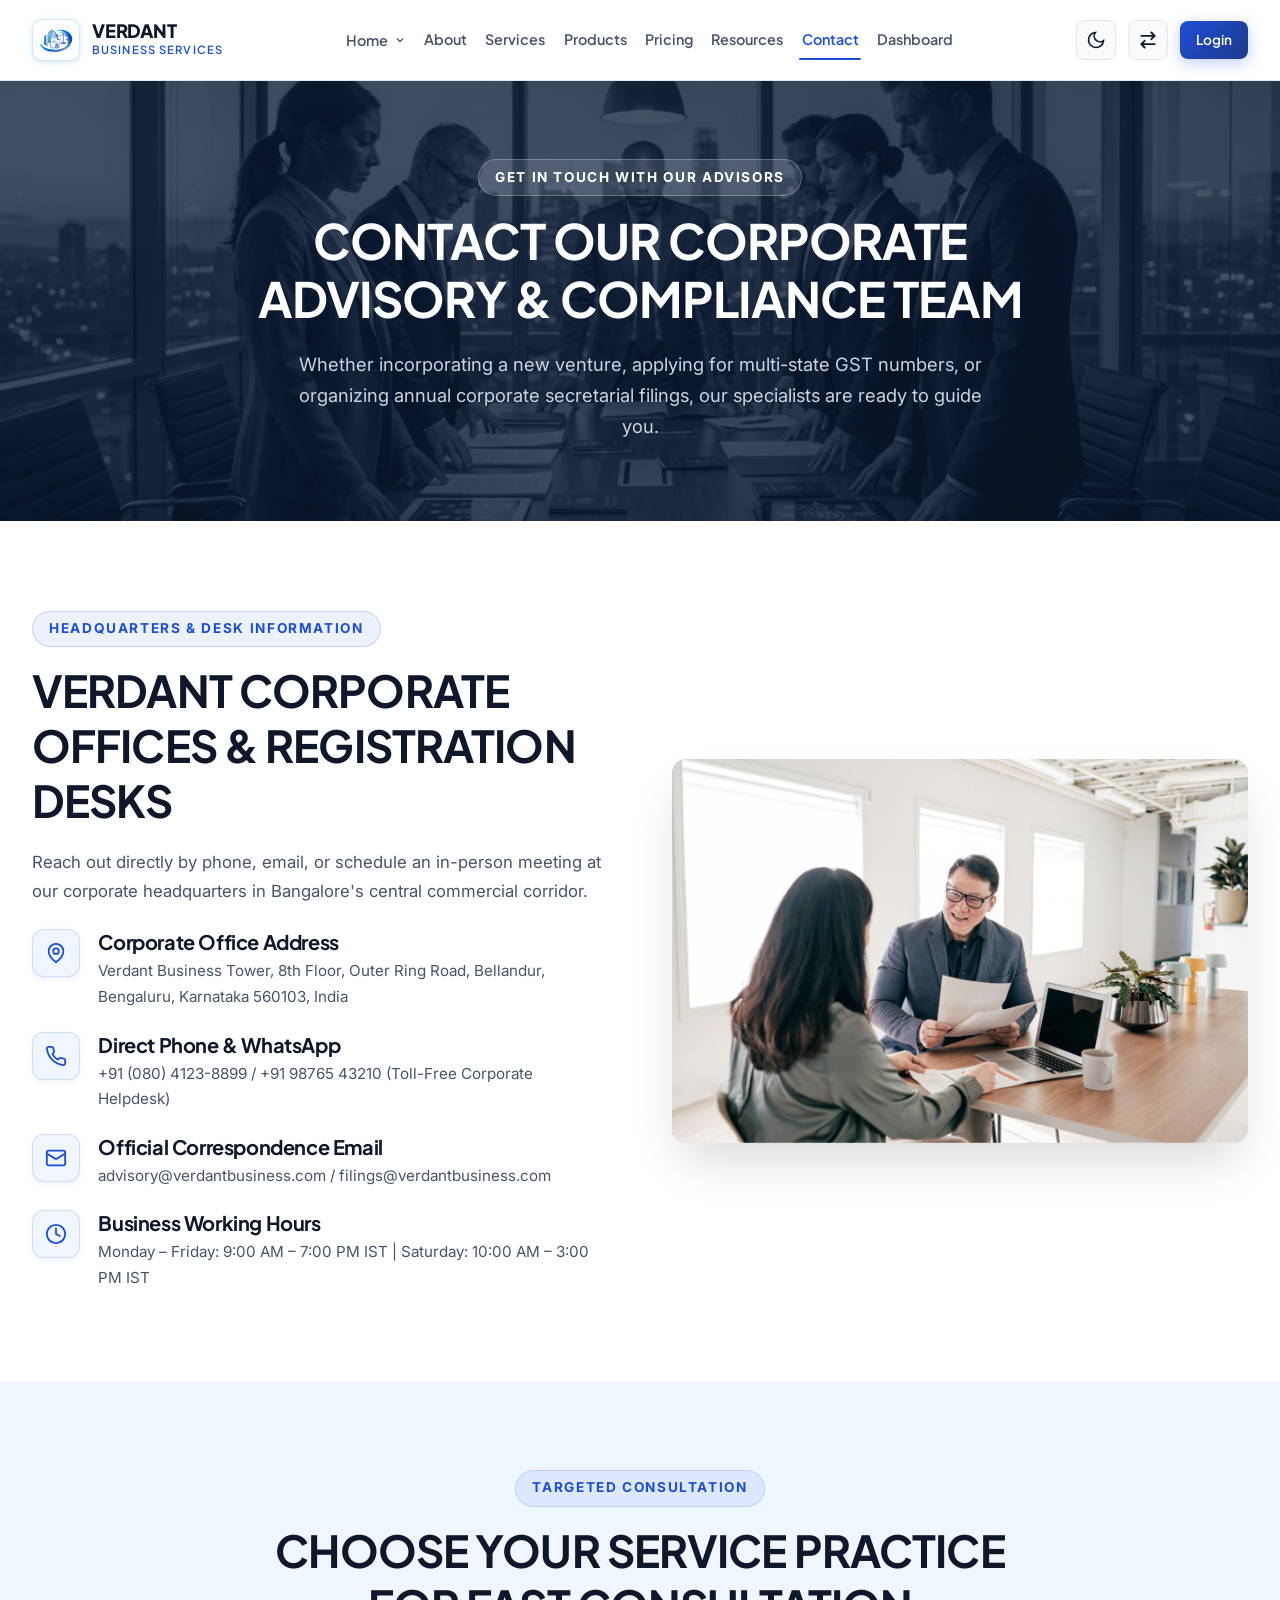
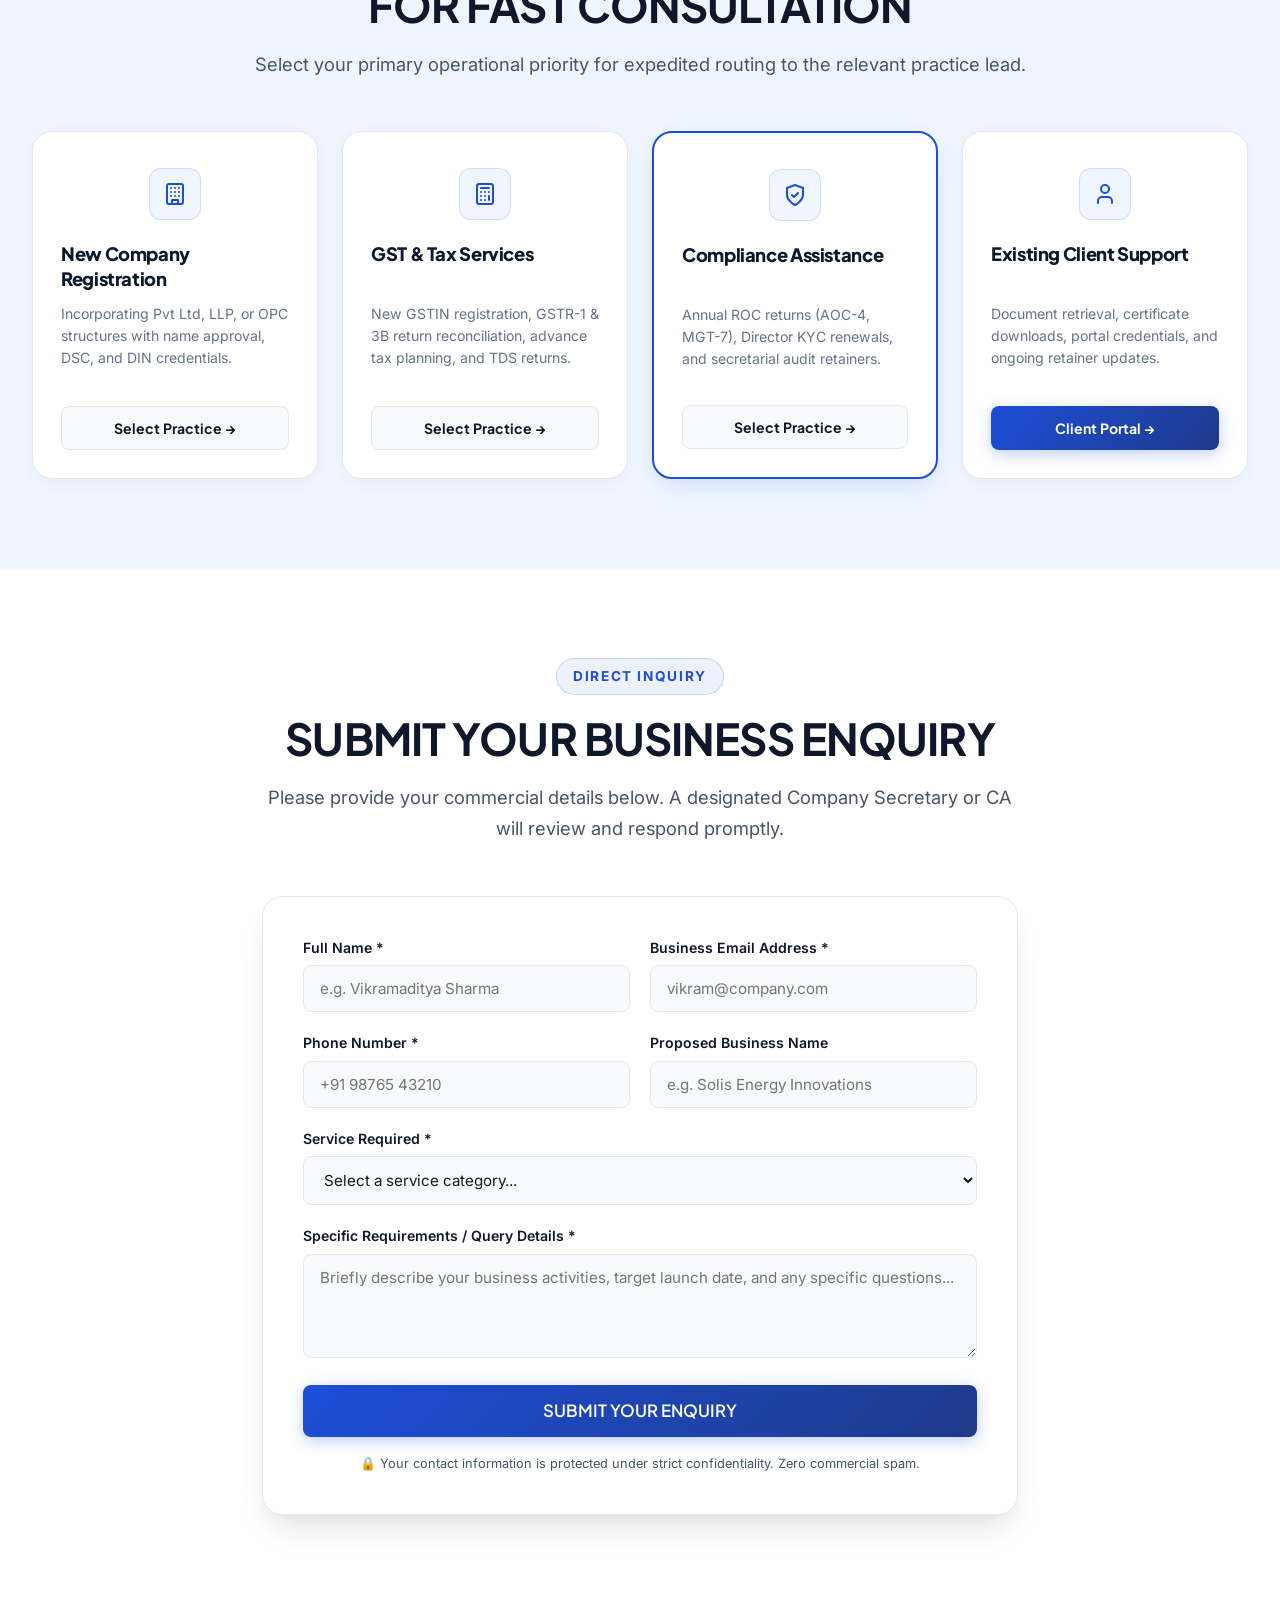
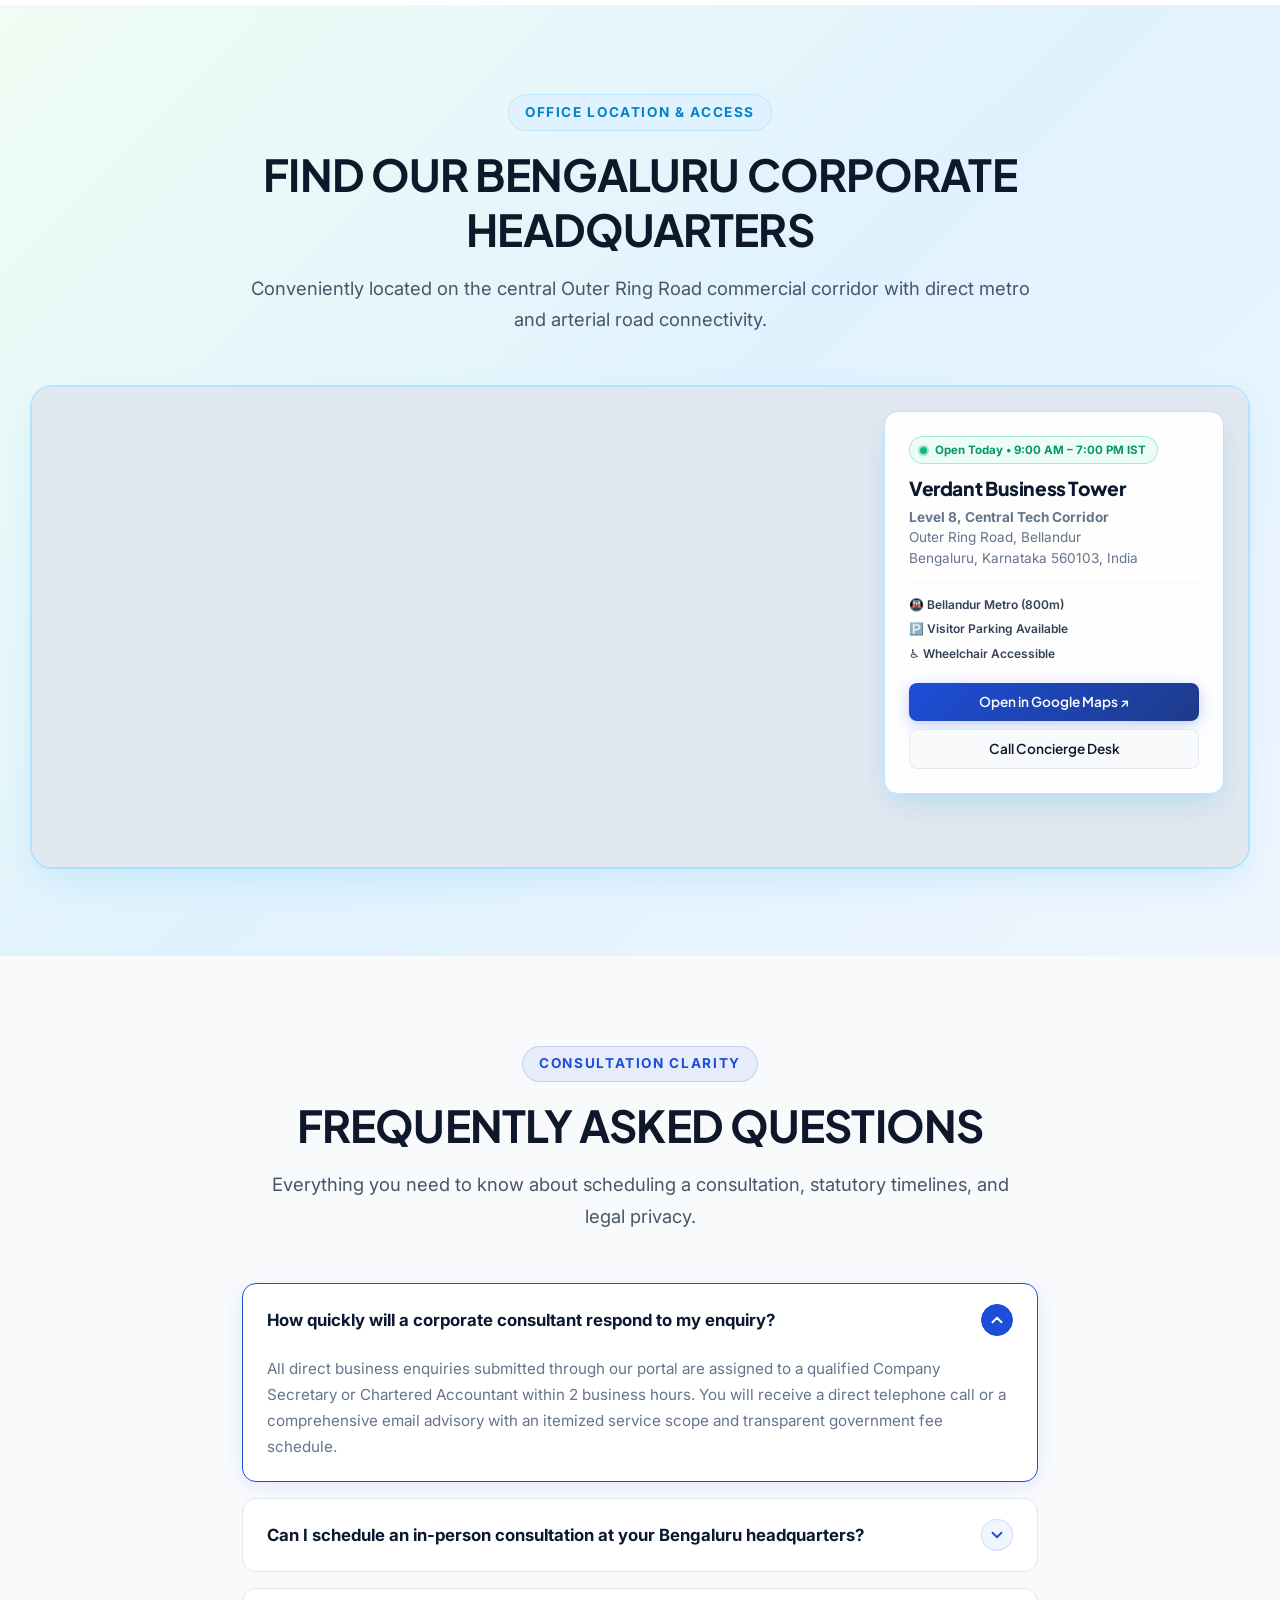
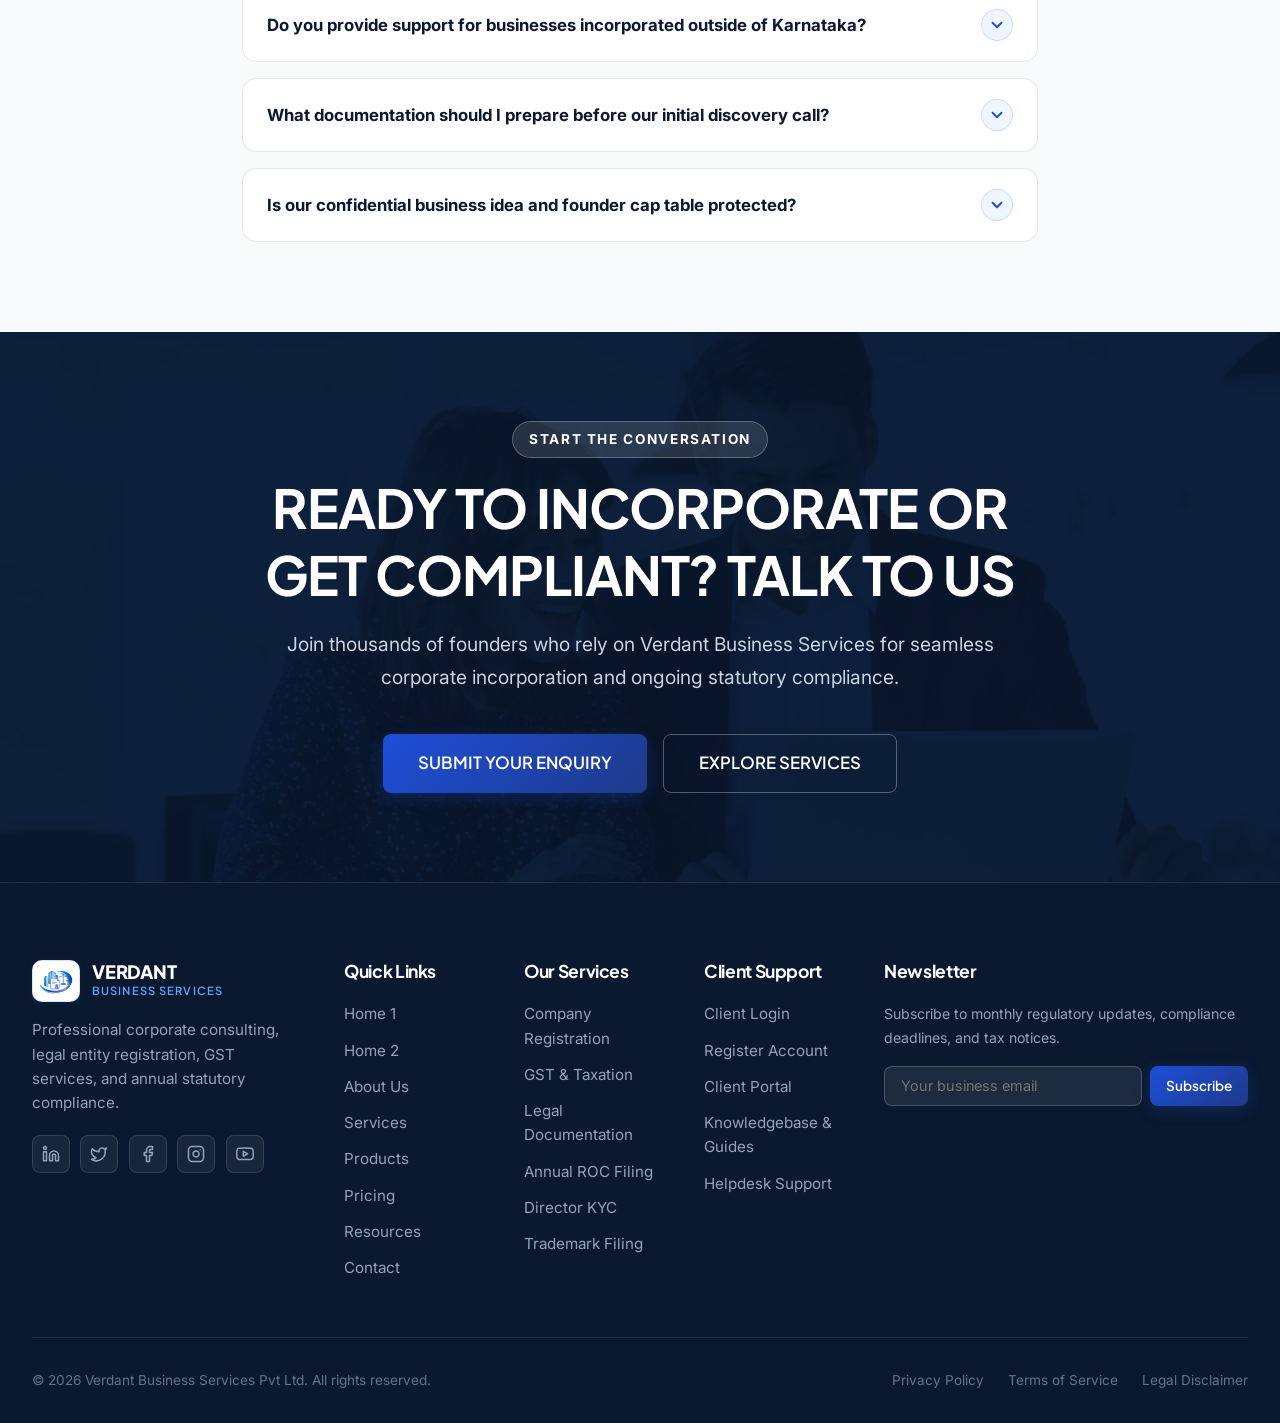
==== commit 02b695b4: "second commit" ====
--- a/contact.html
+++ b/contact.html
@@ -104,18 +104,18 @@
 
   <main>
     <!-- 01. HERO (image-99.png) -->
-    <section class="section section-navy" style="position: relative; overflow: hidden; padding-block: clamp(4.5rem, 7vw, 7rem);">
-      <div style="position: absolute; inset: 0; opacity: 0.28; mix-blend-mode: luminosity;">
+    <section class="section section-navy page-hero-banner" style="position: relative; overflow: hidden; min-height: 440px; display: flex; align-items: center; justify-content: center; padding-block: clamp(4.5rem, 7vw, 6.5rem);">
+      <div style="position: absolute; inset: 0; opacity: 0.25; mix-blend-mode: luminosity;">
         <img src="images/image-99.png" alt="Senior corporate executives and legal advisors in boardroom at dusk overlooking illuminated skyline" style="width: 100%; height: 100%; object-fit: cover;">
       </div>
       <div class="container" style="position: relative; z-index: 2; text-align: center; max-width: 860px;">
         <div class="eyebrow" style="background: rgba(255,255,255,0.12); color: #FFFFFF; border-color: rgba(255,255,255,0.25);">
           GET IN TOUCH WITH OUR ADVISORS
         </div>
-        <h1 style="font-size: clamp(2.4rem, 4.5vw, 4rem); margin-bottom: 1.5rem; color: #FFFFFF;">
+        <h1 style="font-size: clamp(2.2rem, 3.8vw, 3.4rem); line-height: 1.2; margin-bottom: 1.25rem; color: #FFFFFF;">
           CONTACT OUR CORPORATE ADVISORY &amp; COMPLIANCE TEAM
         </h1>
-        <p style="font-size: 1.25rem; color: #CBD5E1; line-height: 1.7;">
+        <p style="font-size: 1.15rem; color: #CBD5E1; line-height: 1.7; max-width: 720px; margin: 0 auto;">
           Whether incorporating a new venture, applying for multi-state GST numbers, or organizing annual corporate secretarial filings, our specialists are ready to guide you.
         </p>
       </div>
--- a/assets/css/style.css
+++ b/assets/css/style.css
@@ -209,6 +209,24 @@
   color: var(--text-white);
 }
 
+.page-hero-banner {
+  min-height: 440px !important;
+  height: 440px !important;
+  display: flex !important;
+  align-items: center !important;
+  justify-content: center !important;
+  padding-block: 3.5rem !important;
+  box-sizing: border-box !important;
+}
+
+@media (max-width: 767px) {
+  .page-hero-banner {
+    min-height: 360px !important;
+    height: auto !important;
+    padding-block: 3.25rem !important;
+  }
+}
+
 .section-navy h2, 
 .section-navy h3, 
 .section-navy h4 {
@@ -2408,17 +2426,26 @@
   position: relative;
   z-index: 3;
   width: 100%;
-  display: grid;
-  grid-template-columns: 1fr 1.18fr;
-  gap: clamp(2rem, 5vw, 4.5rem);
-  align-items: center;
-}
-
-/* Left side content / scenic showcase */
+  display: flex;
+  flex-direction: column;
+  align-items: center;
+  justify-content: center;
+  text-align: center;
+  max-width: 960px;
+  margin-inline: auto;
+}
+
+/* Centered hero content wrap */
+.hero-glass-center-wrap,
 .hero-glass-left-wrap {
   display: flex;
   flex-direction: column;
+  align-items: center;
+  text-align: center;
   gap: 1.5rem;
+  width: 100%;
+  max-width: 860px;
+  margin-inline: auto;
 }
 
 .hero-glass-pill {
@@ -2437,6 +2464,7 @@
   letter-spacing: 0.05em;
   text-transform: uppercase;
   width: fit-content;
+  margin-inline: auto;
 }
 
 .hero-pulse-dot {
@@ -2455,26 +2483,50 @@
 }
 
 .hero-left-headline {
-  font-size: clamp(2.2rem, 3.8vw, 3.5rem);
+  font-size: clamp(2.2rem, 4vw, 3.8rem);
   font-weight: 800;
   line-height: 1.15;
   color: #FFFFFF;
   letter-spacing: -0.02em;
   text-shadow: 0 4px 20px rgba(0, 0, 0, 0.4);
   margin: 0;
+  text-align: center;
+  max-width: 840px;
+  margin-inline: auto;
+}
+
+.hero-glass-desc {
+  font-size: clamp(1rem, 1.8vw, 1.15rem);
+  line-height: 1.65;
+  color: rgba(255, 255, 255, 0.88);
+  margin: 0 auto;
+  max-width: 680px;
+  text-align: center;
+}
+
+.hero-glass-actions {
+  display: flex;
+  flex-direction: row;
+  align-items: center;
+  justify-content: center;
+  gap: 1.25rem;
+  flex-wrap: nowrap;
+  margin: 0.5rem auto 0;
 }
 
 .hero-left-badge-box {
   display: flex;
   align-items: center;
   gap: 1rem;
-  padding: 1rem 1.25rem;
+  padding: 0.85rem 1.35rem;
   background: rgba(10, 25, 47, 0.6);
   backdrop-filter: blur(12px);
   -webkit-backdrop-filter: blur(12px);
   border: 1px solid rgba(255, 255, 255, 0.18);
   border-radius: var(--radius-md);
   width: fit-content;
+  margin-inline: auto;
+  margin-top: 0.5rem;
 }
 
 .hero-left-badge-val {
@@ -2821,17 +2873,13 @@
 /* Responsive adjustments */
 @media (max-width: 991px) {
   .hero-glass-container {
-    grid-template-columns: 1fr;
-    gap: 2rem;
-  }
+    gap: 1.75rem;
+  }
+  .hero-glass-center-wrap,
   .hero-glass-left-wrap {
     text-align: center;
     align-items: center;
   }
-  .hero-glass-card {
-    max-width: 600px;
-    margin-inline: auto;
-  }
   .section-monitor-panel {
     padding: 2.5rem 0;
   }
@@ -2844,17 +2892,34 @@
   .monitor-grid {
     grid-template-columns: 1fr;
   }
-  .hero-glass-card {
-    padding: 1.75rem 1.25rem;
-  }
   .hero-glass-actions {
-    flex-direction: column;
-    width: 100%;
+    display: flex !important;
+    flex-direction: row !important;
+    align-items: center !important;
+    justify-content: center !important;
+    gap: 0.75rem !important;
+    flex-wrap: nowrap !important;
+    width: auto !important;
   }
   .hero-btn-solid,
   .hero-btn-ghost {
-    width: 100%;
-    justify-content: center;
+    display: inline-flex !important;
+    width: auto !important;
+    padding: 0.75rem 1.25rem !important;
+    font-size: 0.9rem !important;
+    white-space: nowrap !important;
+    justify-content: center !important;
+  }
+}
+
+@media (max-width: 380px) {
+  .hero-glass-actions {
+    gap: 0.5rem !important;
+  }
+  .hero-btn-solid,
+  .hero-btn-ghost {
+    padding: 0.7rem 0.95rem !important;
+    font-size: 0.82rem !important;
   }
 }
 
--- a/assets/css/responsive.css
+++ b/assets/css/responsive.css
@@ -152,6 +152,97 @@
     grid-column: span 4;
     margin-top: 1rem;
   }
+
+  /* Dashboard 1024px, 768px & Mobile: Single-Line Table Text, Status Pills & SLA Alignment */
+  .table-responsive {
+    width: 100% !important;
+    overflow-x: auto !important;
+    -webkit-overflow-scrolling: touch !important;
+    display: block !important;
+  }
+
+  .dash-table {
+    width: 100% !important;
+    min-width: 620px !important;
+  }
+
+  .dash-table th,
+  .dash-table td {
+    white-space: nowrap !important;
+    vertical-align: middle !important;
+    padding: 0.85rem 0.85rem !important;
+  }
+
+  .dash-table td .status-pill,
+  .dash-pane .status-pill {
+    white-space: nowrap !important;
+    display: inline-flex !important;
+    align-items: center !important;
+    flex-shrink: 0 !important;
+  }
+
+  .dash-table td .btn {
+    width: 124px !important;
+    min-width: 124px !important;
+    height: 36px !important;
+    min-height: 36px !important;
+    padding: 0.45rem 0.75rem !important;
+    font-size: 0.82rem !important;
+    white-space: nowrap !important;
+    display: inline-flex !important;
+    align-items: center !important;
+    justify-content: center !important;
+    text-align: center !important;
+    box-sizing: border-box !important;
+  }
+
+  #tab-applications .dash-card div:has(> .btn + .btn) .btn,
+  .dash-card div[style*="display: flex"] > .btn.btn-sm {
+    width: 136px !important;
+    min-width: 136px !important;
+    height: 38px !important;
+    min-height: 38px !important;
+    padding: 0.5rem 0.85rem !important;
+    font-size: 0.85rem !important;
+    white-space: nowrap !important;
+    display: inline-flex !important;
+    align-items: center !important;
+    justify-content: center !important;
+    text-align: center !important;
+    box-sizing: border-box !important;
+  }
+
+  #tab-applications .dash-card div[style*="border-top: 1px solid"] {
+    display: flex !important;
+    flex-wrap: wrap !important;
+    align-items: center !important;
+    justify-content: space-between !important;
+    gap: 0.65rem !important;
+    padding-top: 0.85rem !important;
+    width: 100% !important;
+    box-sizing: border-box !important;
+  }
+
+  #tab-applications .dash-card div[style*="border-top: 1px solid"] .status-pill,
+  #tab-applications .dash-card div[style*="border-top: 1px solid"] span {
+    white-space: nowrap !important;
+    display: inline-flex !important;
+    align-items: center !important;
+    line-height: 1.4 !important;
+  }
+
+  .dash-info-footer {
+    display: flex !important;
+    align-items: center !important;
+    justify-content: space-between !important;
+    gap: 0.5rem !important;
+    flex-wrap: wrap !important;
+  }
+
+  .dash-info-footer .status-pill,
+  .dash-info-footer span {
+    white-space: nowrap !important;
+  }
 }
 
 /* Hide mobile drawer on desktop screens */
@@ -224,6 +315,39 @@
   .mobile-drawer {
     top: 70px;
     height: calc(100vh - 70px);
+  }
+
+  /* Home 2 Hero Section Centered Alignment & 2 Horizontal Buttons on Mobile */
+  .hero-glass-container,
+  .hero-glass-center-wrap {
+    display: flex !important;
+    flex-direction: column !important;
+    align-items: center !important;
+    justify-content: center !important;
+    text-align: center !important;
+    width: 100% !important;
+  }
+
+  .hero-glass-actions {
+    display: flex !important;
+    flex-direction: row !important;
+    align-items: center !important;
+    justify-content: center !important;
+    gap: 0.75rem !important;
+    flex-wrap: nowrap !important;
+    width: auto !important;
+  }
+
+  .hero-glass-actions .hero-btn-solid,
+  .hero-glass-actions .hero-btn-ghost {
+    display: inline-flex !important;
+    flex-direction: row !important;
+    width: auto !important;
+    padding: 0.75rem 1.25rem !important;
+    font-size: 0.9rem !important;
+    white-space: nowrap !important;
+    align-items: center !important;
+    justify-content: center !important;
   }
 
   /* Hero Section Mobile 1-by-1 Stacked Alignment (Image, Text, Buttons) */
@@ -527,6 +651,42 @@
 
   .dash-sidebar-close {
     display: flex !important;
+  }
+
+  #tab-applications .dash-card div[style*="border-top: 1px solid"] {
+    display: flex !important;
+    flex-direction: column !important;
+    align-items: flex-start !important;
+    gap: 0.65rem !important;
+    padding-top: 0.85rem !important;
+  }
+
+  #tab-applications .dash-card div[style*="border-top: 1px solid"] span {
+    white-space: nowrap !important;
+    font-size: clamp(0.75rem, 2.8vw, 0.84rem) !important;
+  }
+
+  /* Overview Banner Card Status Pills 1-by-1 Stacked Alignment on Mobile */
+  .dash-banner-card {
+    flex-direction: column !important;
+    align-items: flex-start !important;
+    padding: 1.25rem 1rem !important;
+    gap: 1rem !important;
+    overflow: hidden !important;
+  }
+
+  .dash-banner-card > div:last-child,
+  .dash-banner-card div[style*="display: flex"] {
+    display: flex !important;
+    flex-direction: column !important;
+    align-items: flex-start !important;
+    gap: 0.6rem !important;
+    width: 100% !important;
+  }
+
+  .dash-banner-card .status-pill {
+    align-self: flex-start !important;
+    white-space: nowrap !important;
   }
 
   /* Auth Pages Mobile (Login & Register): Theme & RTL Buttons Top of Card Alignment */
